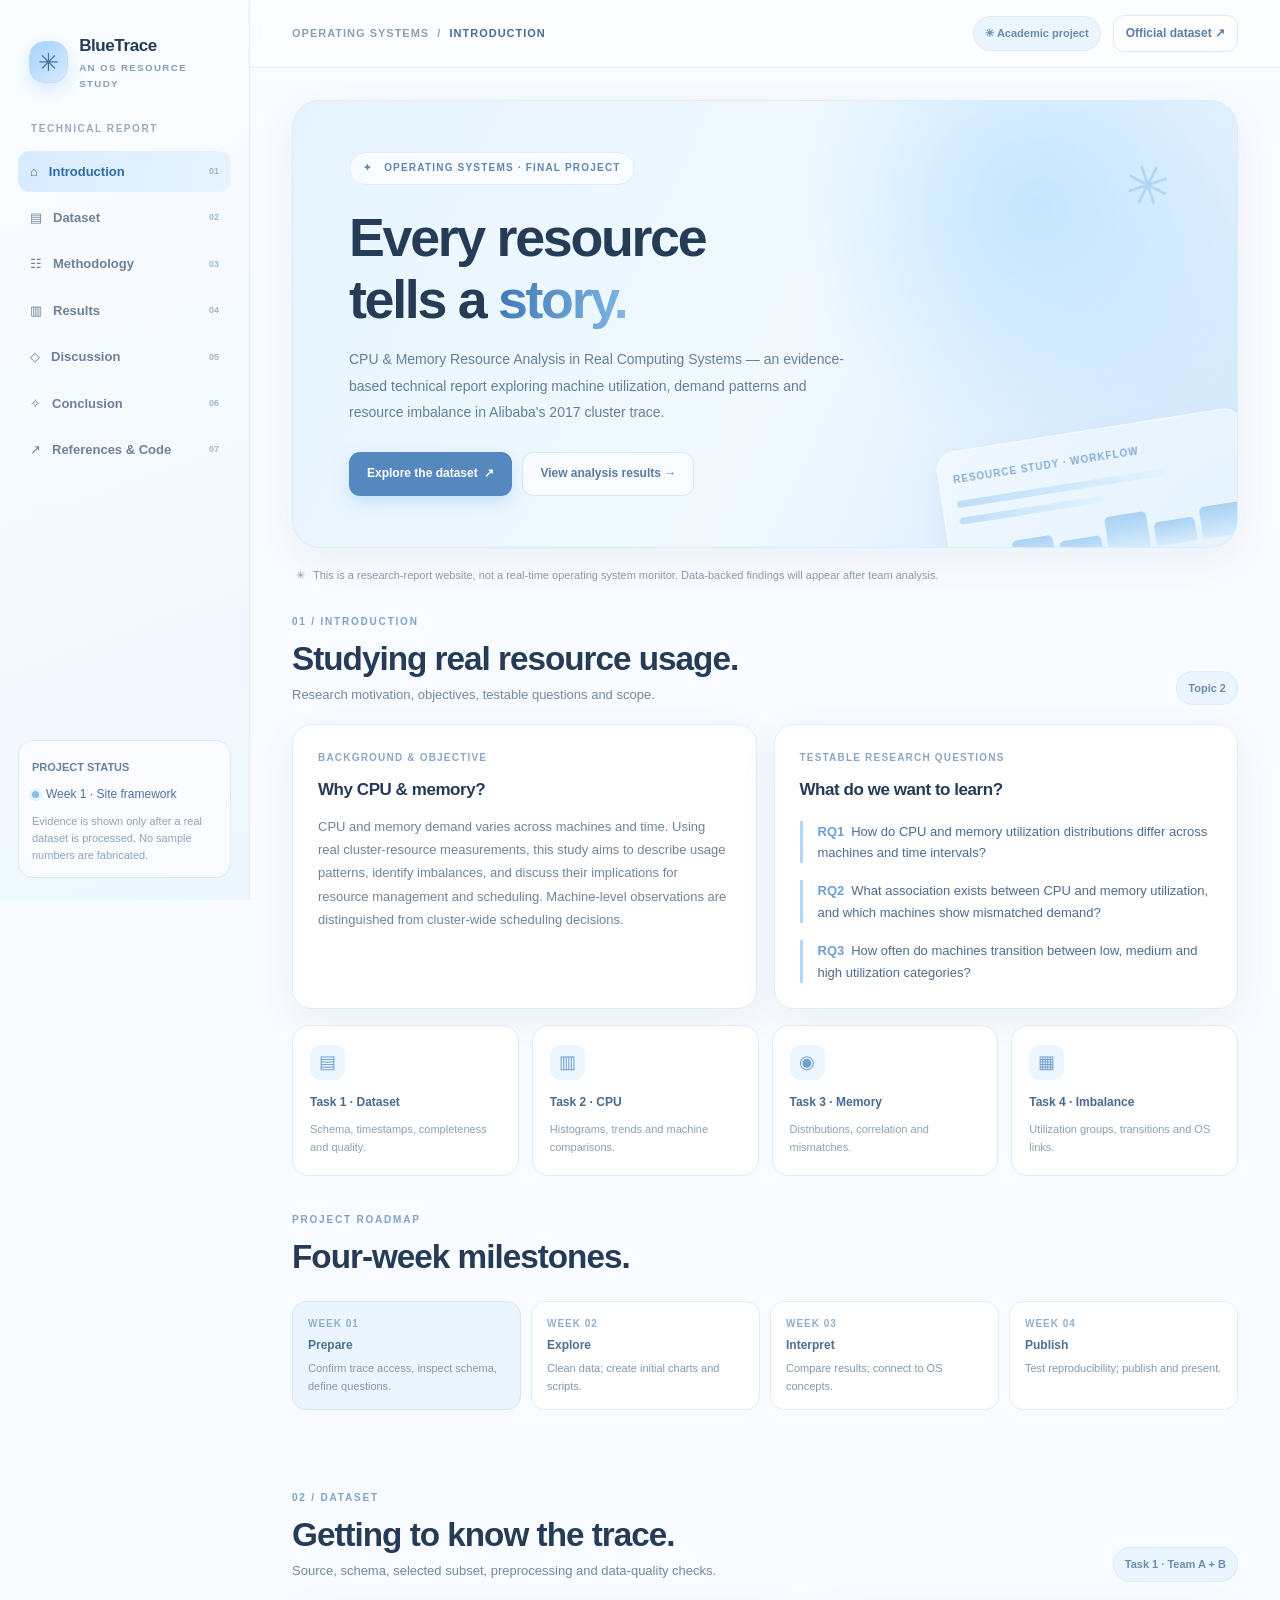
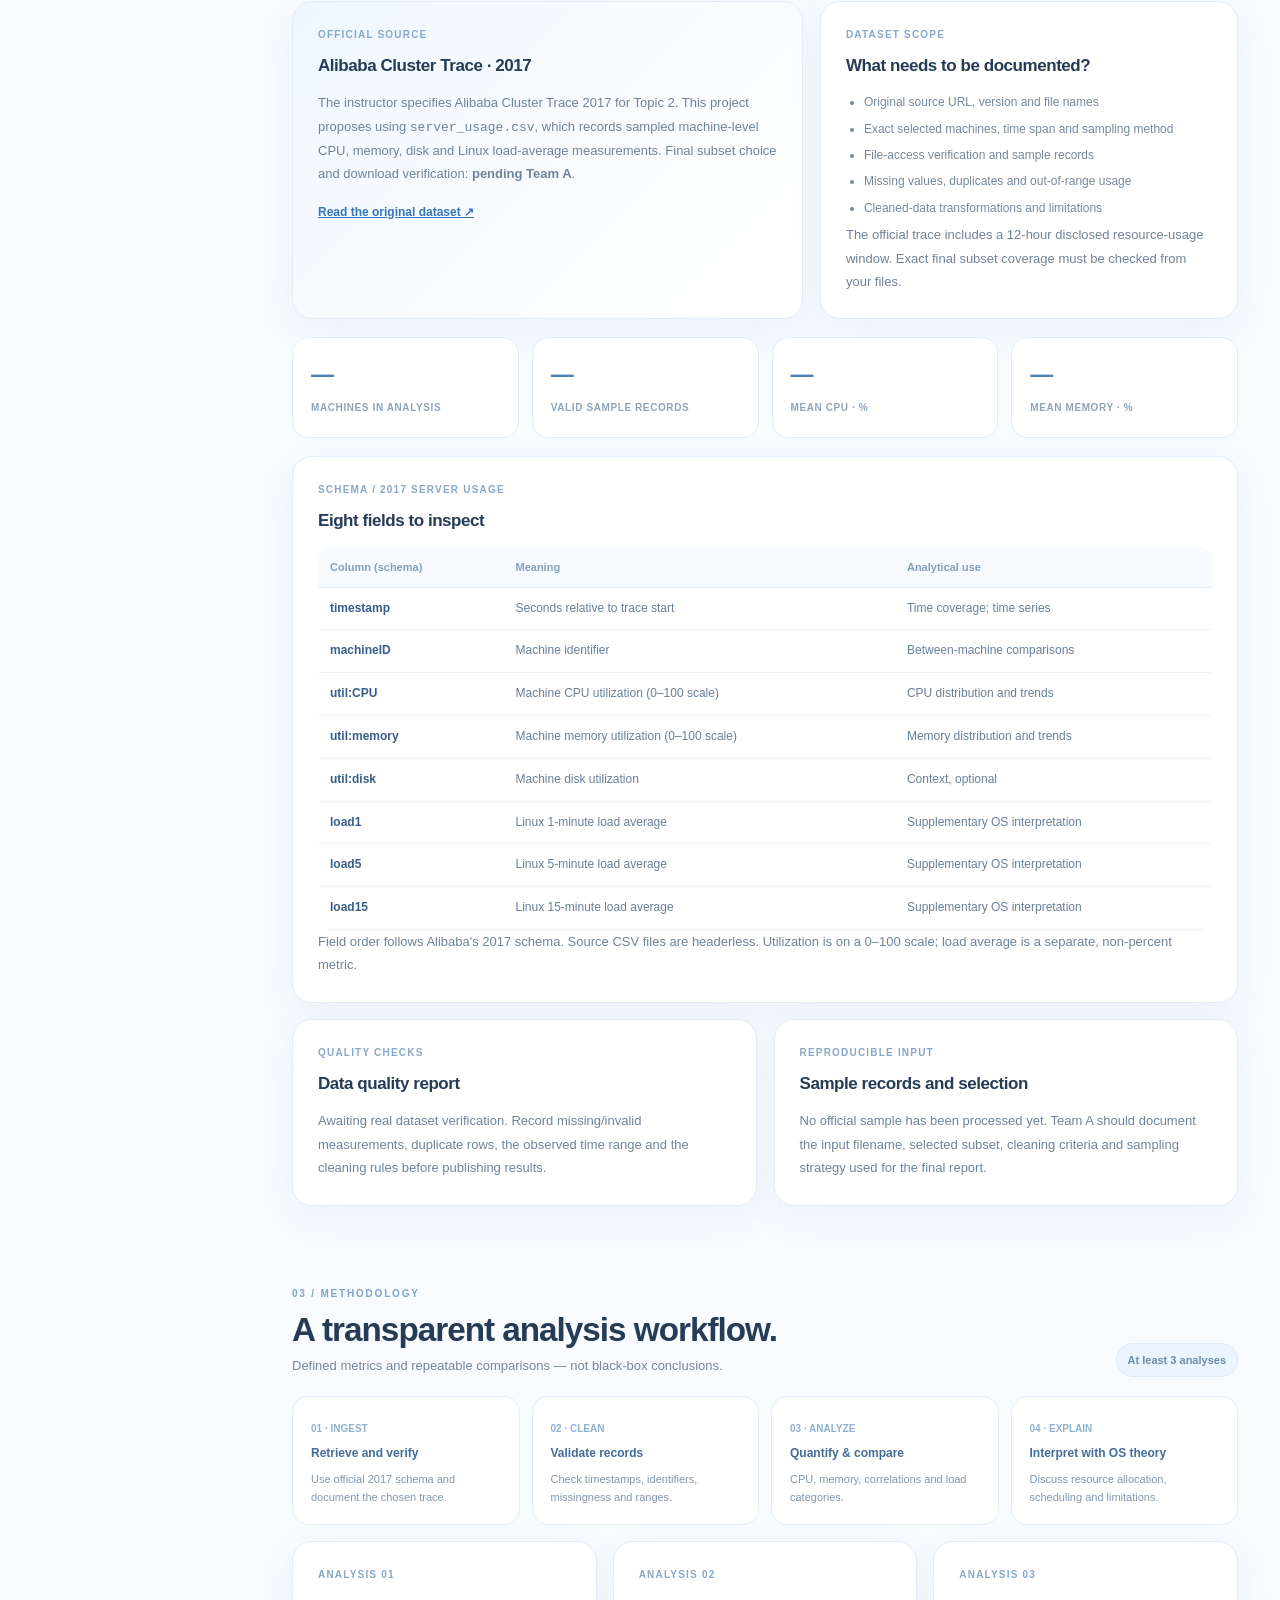
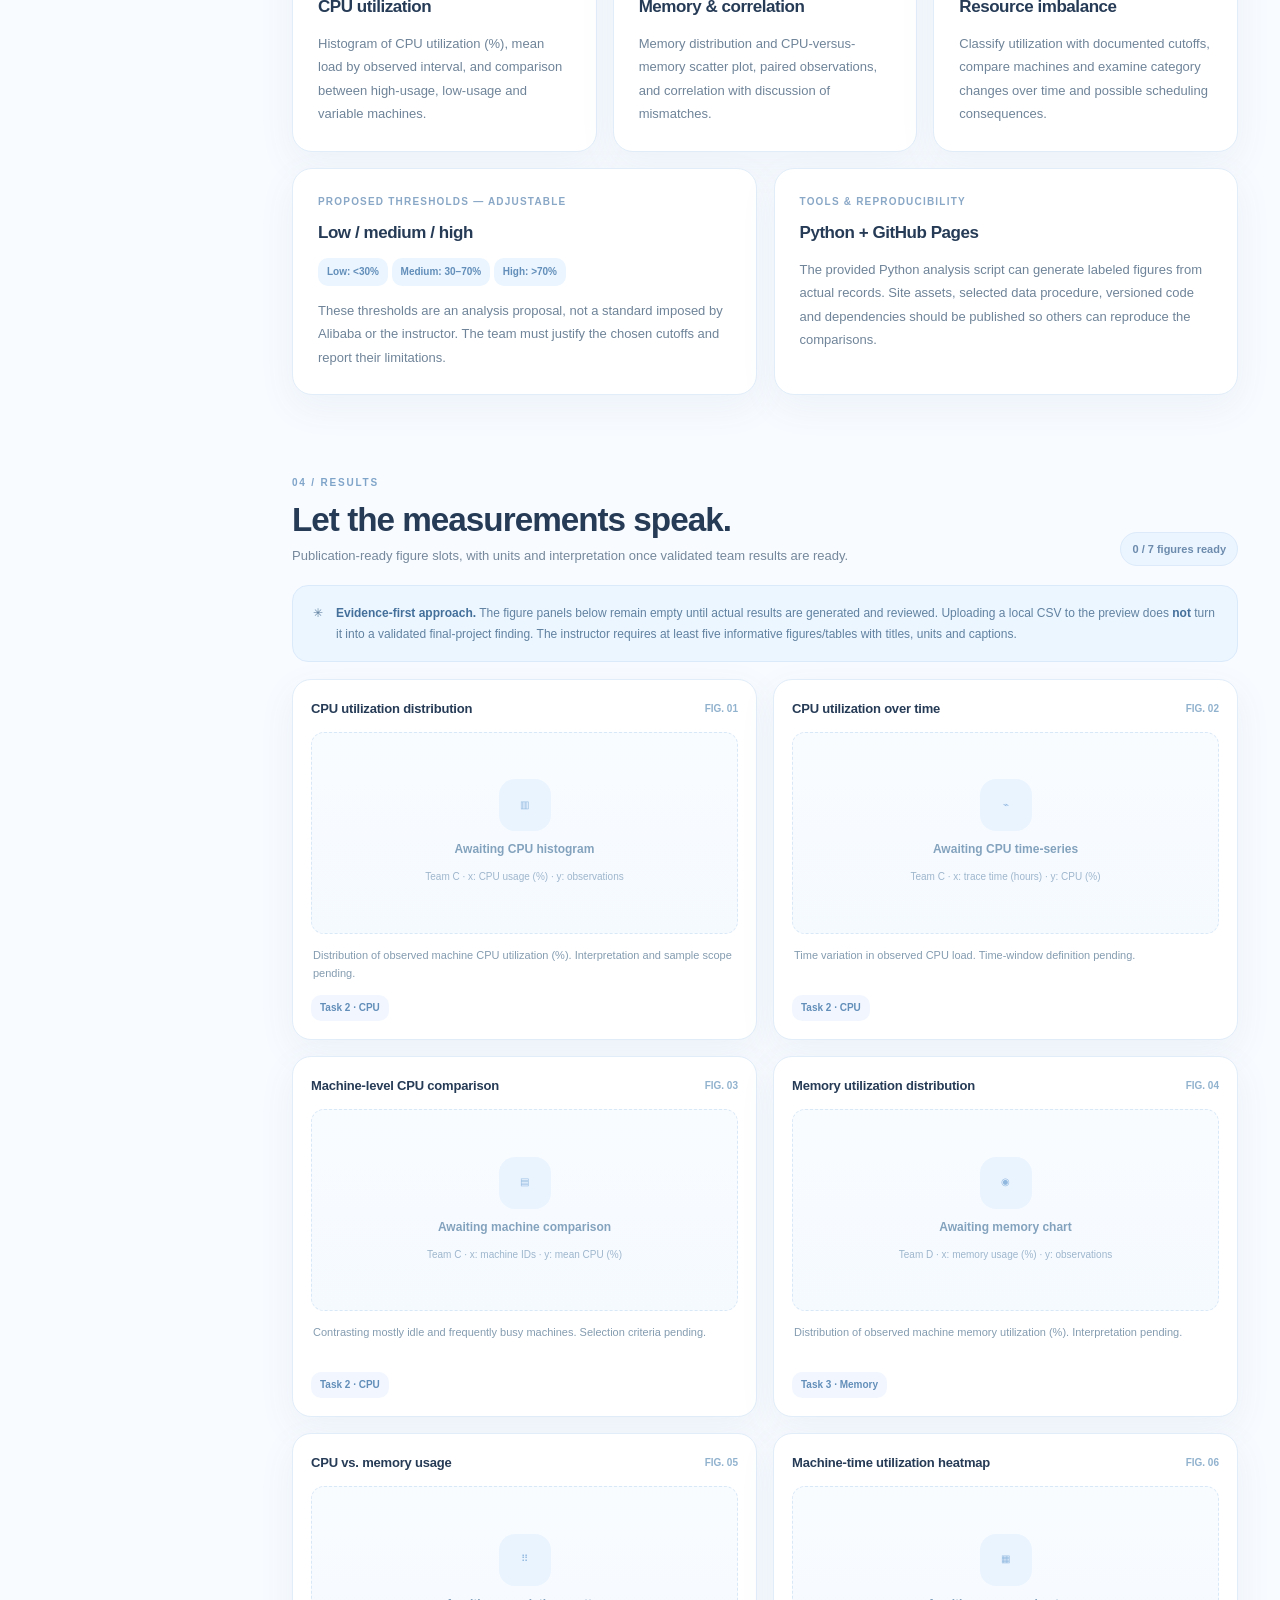
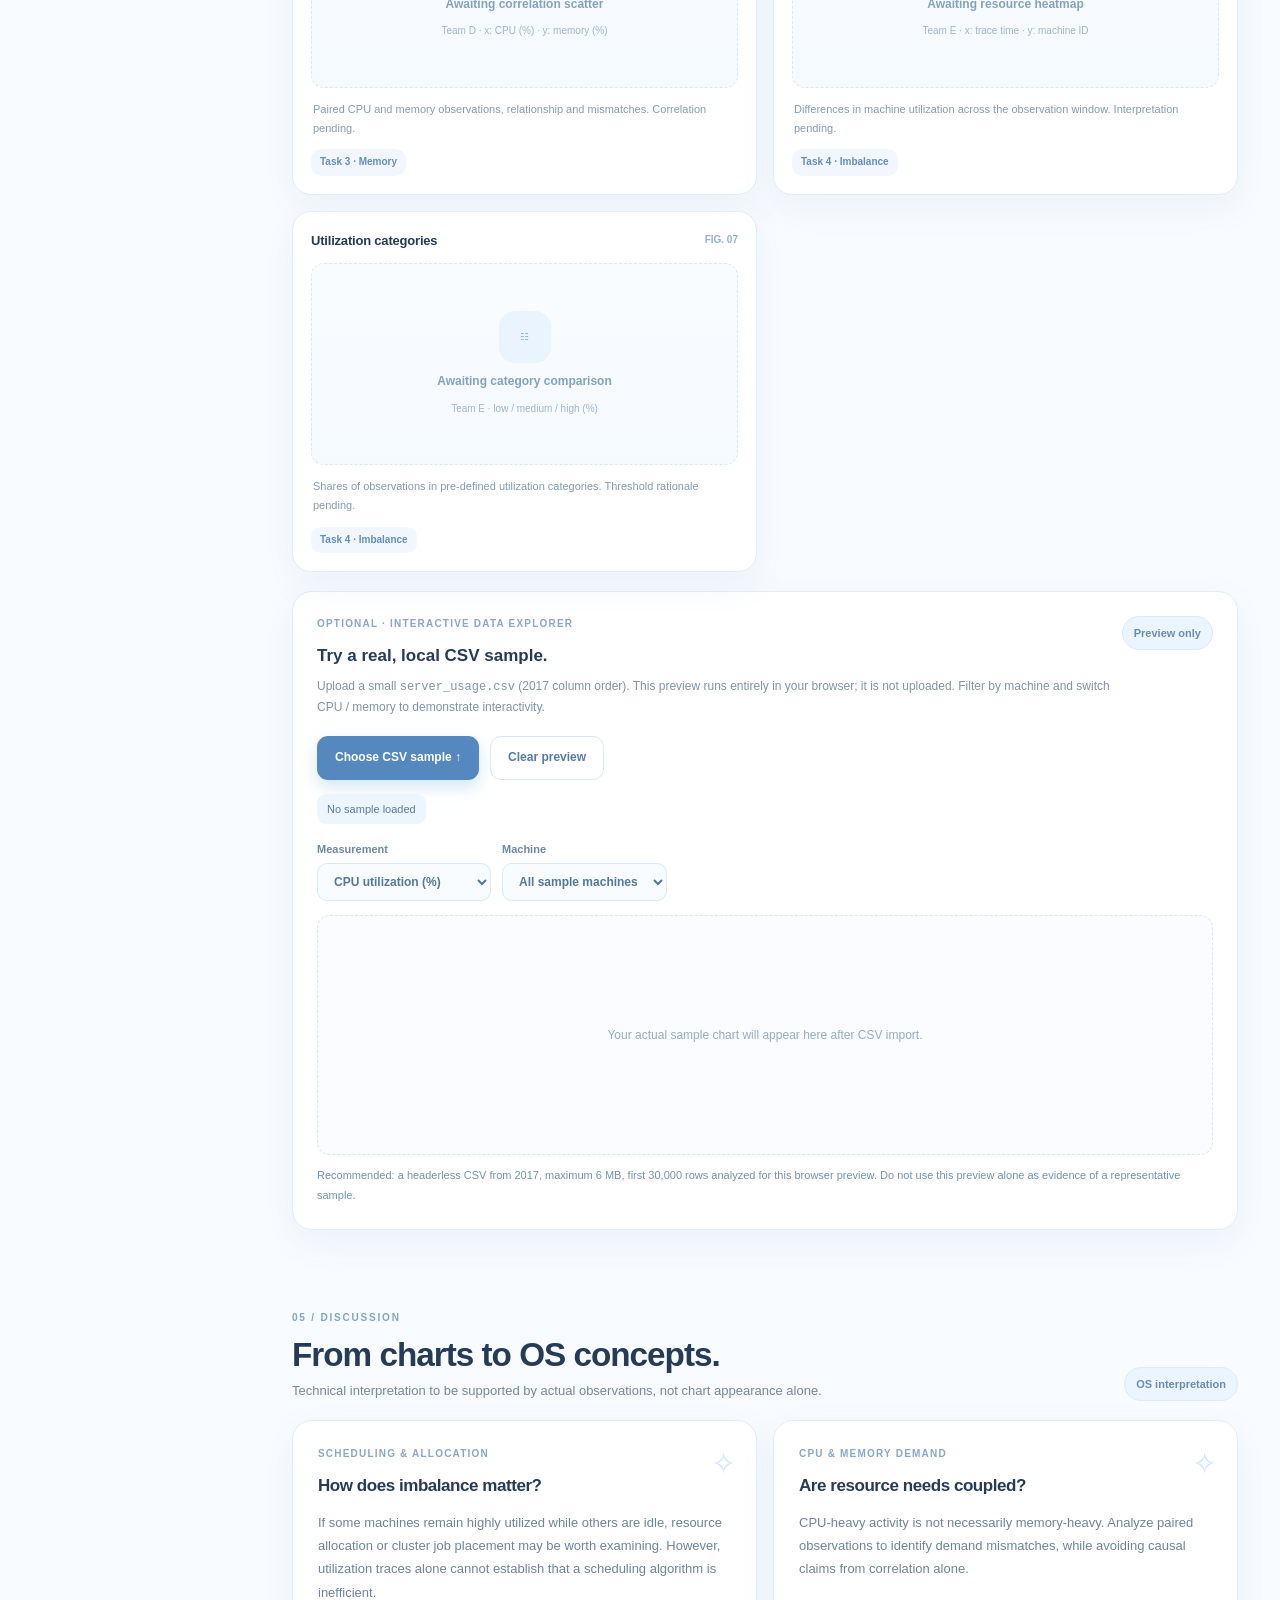
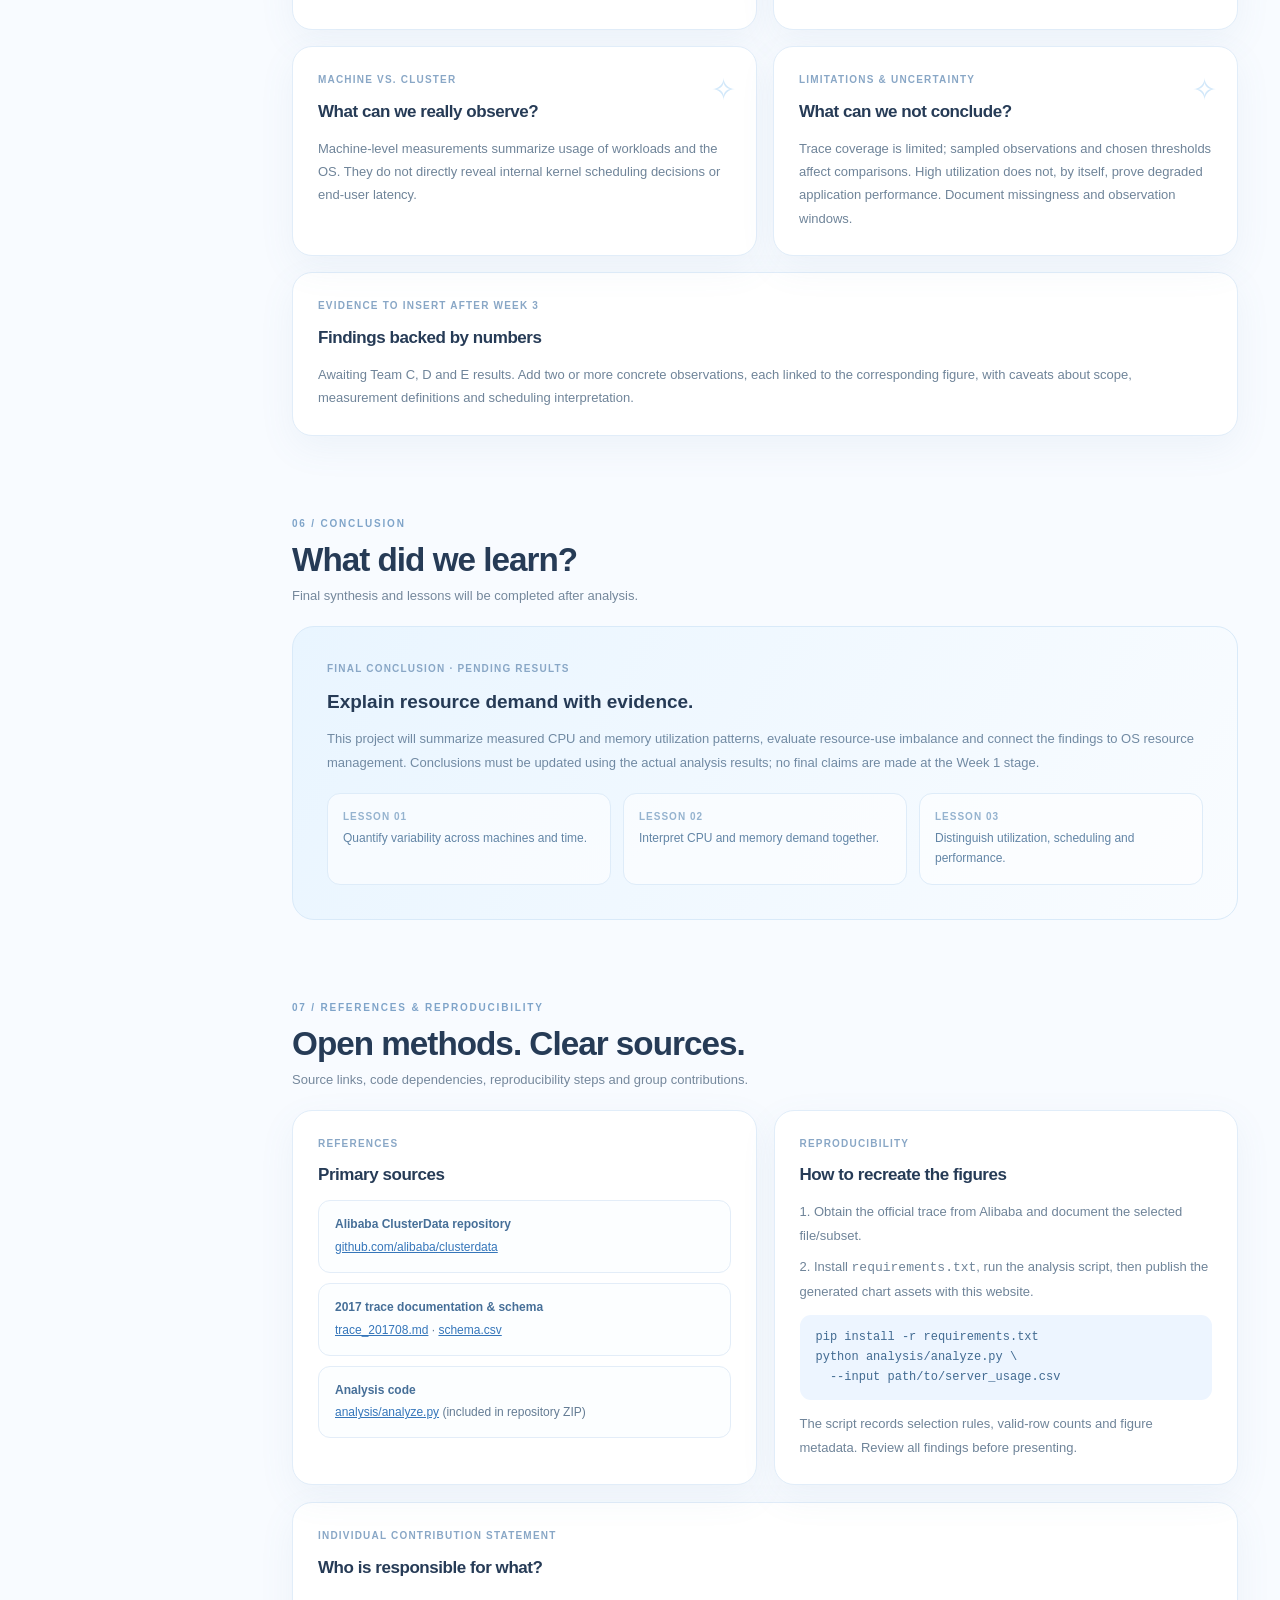
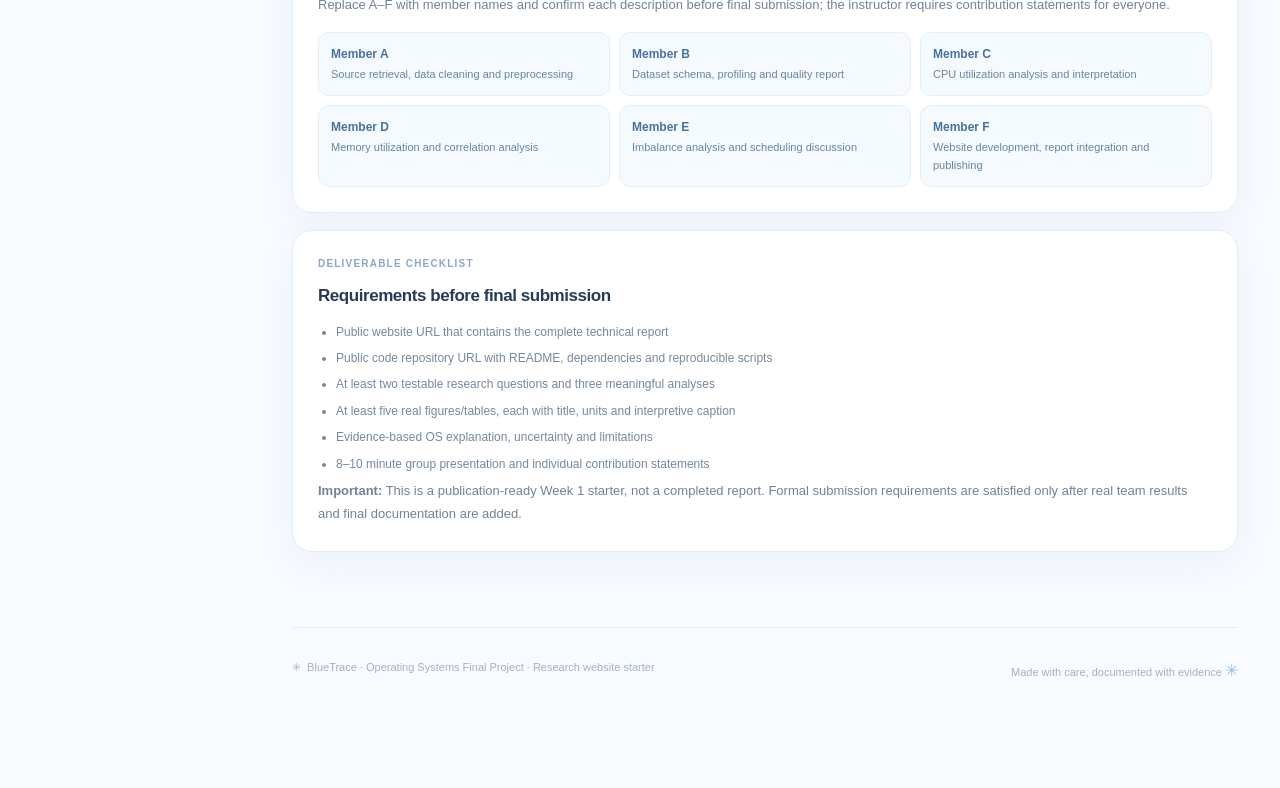
==== index.html @ 53b1772b "Add files via upload" ====
<!DOCTYPE html>
<html lang="en">
<head>
  <meta charset="utf-8" />
  <meta name="viewport" content="width=device-width, initial-scale=1" />
  <meta name="description" content="An evidence-based operating systems project on CPU and memory resource analysis with Alibaba Cluster Trace 2017." />
  <meta name="theme-color" content="#e9f5ff" />
  <title>BlueTrace · CPU & Memory Resource Study</title>
  <style>
    :root { --ink:#263b56; --muted:#71849a; --soft:#f5faff; --white:#fff; --line:#e1edf9; --blue:#598cc6; --blue-deep:#406b9e; --blue-pale:#e3f1ff; --mint:#e6f7f7; --pink:#fdf0f5; --shadow:0 12px 36px rgba(90,133,177,.075); --round:20px; }
    * {box-sizing:border-box} html {scroll-behavior:smooth} body {margin:0;background:#f8fbff;color:var(--ink);font-family:Inter,-apple-system,BlinkMacSystemFont,"Segoe UI",Arial,sans-serif;line-height:1.65;font-size:15px} a{color:#3576ba} button,input,select {font:inherit} button{cursor:pointer} ::selection{background:#c5e4fc;color:#234d7e} :focus-visible{outline:3px solid #67a9e6;outline-offset:3px}
    .app{display:grid;grid-template-columns:250px minmax(0,1fr);min-height:100vh;max-width:1680px;margin:auto}
    .side{height:100vh;position:sticky;top:0;border-right:1px solid var(--line);padding:30px 18px 22px;background:linear-gradient(160deg,#fafdff 0%,#f2f8ff 75%,#edf7ff);display:flex;flex-direction:column;z-index:20}
    .brand{display:flex;gap:11px;align-items:center;padding:2px 11px 29px;text-decoration:none;color:var(--ink)}.logo{width:42px;height:42px;display:grid;place-items:center;background:linear-gradient(140deg,#a3d4fb,#d8eaff);border:1px solid #c1dcf6;border-radius:15px;color:#466f9b;font-size:25px;box-shadow:0 7px 18px #d6eafd}.brand strong{font-size:17px;letter-spacing:-.4px;display:block}.brand small{display:block;font-size:9.7px;letter-spacing:1.4px;color:#8a9db0;font-weight:700}.nav-caption{padding:0 13px;margin:0 0 13px;color:#9aabc0;font-size:10px;font-weight:750;letter-spacing:1.55px}.side nav{display:grid;gap:5px}.nav-link{display:flex;gap:11px;align-items:center;padding:10px 12px;border-radius:12px;color:#6d8199;text-decoration:none;font-size:13px;font-weight:570;transition:.2s}.nav-link svg{flex:none;opacity:.72}.nav-link:hover{background:#eaf4ff;color:#326fae}.nav-link.active{background:linear-gradient(95deg,#d8ebff,#e7f4ff);color:#2d6ca7;font-weight:770}.nav-link.active svg{opacity:1}.nav-link .num{margin-left:auto;font-size:9px;color:#9fb6cf}.side-bottom{margin-top:auto;padding:13px;background:#ffffffa8;border:1px solid #dbeafb;border-radius:15px}.side-bottom b{font-size:11px;color:#67829e}.side-bottom p{font-size:11px;color:#8fa4b8;line-height:1.55;margin:8px 0 0}.tiny-status{display:flex;align-items:center;gap:7px;font-size:12px;color:#4c749c;margin-top:6px}.dot{width:7px;height:7px;display:inline-block;border-radius:50%;background:#8abbe9;box-shadow:0 0 0 3px #e5f4ff}
    .main{min-width:0}.bar{height:68px;padding:0 42px;background:#fff9;backdrop-filter:blur(14px);border-bottom:1px solid #e7f0fa;position:sticky;top:0;z-index:10;display:flex;align-items:center;justify-content:space-between;gap:12px}.breadcrumbs{font-size:11px;letter-spacing:1px;color:#8b9fb3;font-weight:700}.breadcrumbs strong{color:#456e99}.bar-right{display:flex;align-items:center;gap:12px}.external{border:1px solid #daeaf8;background:#fff;border-radius:11px;color:#597ea8;padding:8px 12px;font-size:12px;text-decoration:none;white-space:nowrap;font-weight:650}.external:hover{background:#eaf5ff}.mobile-toggle{display:none;background:#eaf4ff;border:0;border-radius:10px;padding:7px 10px;font-size:19px;color:#487aab}
    .container{max-width:1190px;margin:0 auto;padding:32px 42px 96px}.section{padding-top:74px;scroll-margin-top:68px}.section:first-child{padding-top:0}.hero{border-radius:28px;min-height:400px;overflow:hidden;position:relative;padding:51px 56px;background:radial-gradient(circle at 79% 24%,#c4e5ff 0%,transparent 30%),radial-gradient(circle at 100% 100%,#d0e8fb 0%,transparent 38%),linear-gradient(115deg,#e7f4ff 0%,#f1f9ff 53%,#ddebff 100%);border:1px solid #dcecff;display:flex;align-items:center;box-shadow:var(--shadow)}.hero-copy{max-width:630px;position:relative;z-index:2}.micro{display:inline-flex;align-items:center;gap:8px;background:#ffffffad;border:1px solid #e0ecfa;border-radius:40px;padding:7px 13px;color:#5e87b1;font-size:10px;font-weight:750;letter-spacing:1.2px}.hero h1{font-size:clamp(36px,4.2vw,61px);letter-spacing:-2.3px;line-height:1.16;margin:21px 0 16px;font-weight:780}.hero h1 em{font-style:normal;background:linear-gradient(95deg,#4079b3,#80b6e8);background-clip:text;color:transparent}.hero p{max-width:510px;color:#657f98;margin:0;font-size:14px;line-height:1.9}.actions{display:flex;gap:10px;flex-wrap:wrap;margin-top:26px}.btn{display:inline-flex;align-items:center;justify-content:center;gap:8px;border:1px solid transparent;border-radius:11px;padding:11px 17px;font-size:12px;font-weight:760;text-decoration:none;transition:transform .18s,box-shadow .18s,background .18s}.btn:hover{transform:translateY(-1px)}.primary{background:#5488bf;color:#fff;box-shadow:0 7px 15px #aacfea80}.primary:hover{background:#427aac}.outline{color:#537ca4;background:#fff9;border-color:#d7e8f8}.outline:hover{background:#fff}.hero-flower{position:absolute;right:7%;top:9%;font-size:55px;color:#8abce7;opacity:.45;transform:rotate(-18deg)}.hero-graphic{position:absolute;width:310px;right:-18px;bottom:-48px;transform:rotate(-9deg);opacity:.75;display:grid;gap:10px}.fakepanel{background:#ffffffa3;border:1px solid #fff;border-radius:19px;padding:14px;box-shadow:0 9px 22px #8cbbe52a;backdrop-filter:blur(5px)}.fakepanel b{font-size:10px;letter-spacing:1px;color:#6895bf}.fakeline{height:7px;border-radius:8px;margin:10px 0;background:linear-gradient(90deg,#b3d9f7,#e7f6ff);width:75%}.fakeline.short{width:52%}.fakebar{height:42px;display:flex;align-items:end;gap:6px;margin-top:8px}.fakebar span{display:block;flex:1;background:linear-gradient(#9bc9f0,#d7eeff);border-radius:5px 5px 3px 3px}.fakebar span:nth-child(1){height:36%}.fakebar span:nth-child(2){height:65%}.fakebar span:nth-child(3){height:48%}.fakebar span:nth-child(4){height:88%}.fakebar span:nth-child(5){height:57%}.fakebar span:nth-child(6){height:76%}.hero-note{font-size:9px;color:#7ea1bc}.note-line{display:flex;align-items:center;gap:8px;font-size:11px;color:#899bb1;margin:18px 4px 24px}.note-line svg{color:#76a6cc;flex:none}
    .headline{display:flex;align-items:end;justify-content:space-between;gap:16px;margin:0 0 19px}.overline{color:#7fa4c9;font-size:10px;font-weight:780;letter-spacing:1.8px;text-transform:uppercase}.headline h2{font-size:clamp(25px,2.6vw,35px);margin:6px 0 5px;letter-spacing:-1px;line-height:1.2}.headline p{margin:0;color:#75889c;font-size:13px;max-width:710px}.pill{display:inline-flex;align-items:center;gap:6px;color:#6d8bad;background:#eaf5ff;border:1px solid #dceafa;border-radius:24px;padding:7px 11px;font-size:11px;font-weight:760;white-space:nowrap}.grid2{display:grid;grid-template-columns:1fr 1fr;gap:17px}.grid3{display:grid;grid-template-columns:repeat(3,1fr);gap:16px}.card{border:1px solid var(--line);background:#fff;border-radius:var(--round);padding:25px;box-shadow:var(--shadow);min-width:0}.card h3{margin:0 0 11px;font-size:17px;letter-spacing:-.45px}.card p{font-size:13px;line-height:1.8;color:#6f8499;margin:0}.card .card-lead{color:#607b96}.kicker{font-size:10px;font-weight:800;color:#89a7c6;letter-spacing:1.2px;display:block;margin-bottom:9px}.question{border-left:3px solid #b2d8f6;padding-left:15px;margin-top:17px;font-size:13px;color:#4b6c8f}.qnum{font-weight:850;color:#6da0d0;margin-right:7px}.task-grid{display:grid;grid-template-columns:repeat(4,1fr);gap:13px;margin-top:16px}.task{border:1px solid #dceafa;border-radius:17px;padding:19px 17px;background:#fff;min-height:145px}.task-icon{width:35px;height:35px;display:grid;place-items:center;font-size:18px;background:#ebf6ff;color:#6e9fcf;border-radius:11px;margin-bottom:13px}.task b{display:block;font-size:12px;color:#476a8d}.task p{font-size:11px;color:#89a0b5;line-height:1.65;margin:7px 0 0}.timeline{display:grid;grid-template-columns:repeat(4,1fr);gap:10px;margin-top:19px}.week{border:1px solid #e0edf9;border-radius:14px;background:#fff;padding:14px 15px}.week:first-child{background:#eaf5ff;border-color:#d2e8fa}.week small{display:block;color:#8eb0ce;font-size:10px;font-weight:800;letter-spacing:1px}.week strong{font-size:12px;color:#4d7091;display:block;margin-top:3px}.week p{color:#8397ac;font-size:11px;line-height:1.6;margin:5px 0 0}
    .databox{display:grid;grid-template-columns:1.1fr .9fr;gap:17px}.source{background:linear-gradient(135deg,#eef7ff 0,#fff 90%)}.source-link{display:inline-flex;align-items:center;font-size:12px;font-weight:750;margin-top:17px}.schema{width:100%;border-collapse:collapse;min-width:590px}.schema th{text-align:left;font-size:11px;color:#81a0c0;font-weight:700;padding:11px 12px;border-bottom:1px solid #e2edf9;background:#f7fbff}.schema td{padding:11px 12px;border-bottom:1px solid #edf3fa;color:#678098;font-size:12px}.schema td:first-child{color:#375e8a;font-weight:650}.scroll{overflow-x:auto;border-radius:12px}.muted{color:#8397aa;font-size:11px;line-height:1.7}.stat-grid{display:grid;grid-template-columns:repeat(4,1fr);gap:13px;margin:18px 0}.stat{padding:18px;background:#fff;border:1px solid var(--line);border-radius:16px}.stat b{font-size:23px;letter-spacing:-.6px;display:block;color:#4d83b6}.stat span{font-size:10px;color:#8fa4b9;font-weight:700;letter-spacing:.6px}.list{margin:11px 0 0;padding-left:18px;font-size:12px;color:#74899d;line-height:1.95}.list li{margin-bottom:3px}.method{display:flex;align-items:stretch;gap:12px;flex-wrap:wrap}.step{flex:1 1 155px;padding:18px;border:1px solid var(--line);border-radius:16px;background:#fff}.step span{font-size:10px;color:#8fb1d0;font-weight:800}.step b{font-size:12px;display:block;margin-top:5px;color:#446c97}.step p{font-size:11px;color:#8197ac;margin:7px 0 0;line-height:1.6}.meth-card{margin-top:16px}.tag{font-size:10px;background:#eaf5ff;color:#628eb9;border-radius:10px;padding:5px 9px;display:inline-block;font-weight:750}.table-note{font-size:11px;color:#8399ad;margin-top:10px}
    .result-notice{background:#ebf6ff;border:1px solid #dbeafb;border-radius:16px;padding:17px 20px;display:flex;align-items:start;gap:13px;margin-bottom:17px;color:#6282a1;font-size:12px;line-height:1.7}.result-notice svg{flex:none;color:#71a3d2}.result-notice b{color:#436f9a}.figure-grid{display:grid;grid-template-columns:repeat(2,minmax(0,1fr));gap:16px}.figure-card{background:#fff;border:1px solid var(--line);border-radius:19px;padding:18px;box-shadow:var(--shadow);min-width:0}.figure-title{display:flex;justify-content:space-between;gap:9px;align-items:center;margin-bottom:12px}.figure-title h3{font-size:13px;letter-spacing:-.2px;margin:0}.fig-number{font-size:10px;color:#91b2ce;font-weight:800}.figure-placeholder{height:202px;background:linear-gradient(#f9fcff,#f5faff);border:1px dashed #d9e8f7;border-radius:13px;display:flex;flex-direction:column;align-items:center;justify-content:center;gap:9px;color:#9eb6cd;text-align:center;padding:15px}.placeholder-icon{font-size:27px;background:#eaf4ff;color:#91b8df;width:52px;height:52px;border-radius:16px;display:grid;place-items:center}.figure-placeholder b{font-size:12px;color:#83a2bd}.figure-placeholder span{font-size:10px}.figure-img{display:none;max-width:100%;width:100%;height:auto;border-radius:12px;border:1px solid #e5f0fa}.figure-card.ready .figure-img{display:block}.figure-card.ready .figure-placeholder{display:none}.figure-caption{color:#849cb0;font-size:11px;line-height:1.7;margin:12px 2px 0;min-height:37px}.figure-card .tag{background:#f2f7ff;margin-top:12px}
    .preview{margin-top:19px;background:#fff;border:1px solid var(--line);border-radius:20px;padding:24px;box-shadow:var(--shadow)}.preview-head{display:flex;justify-content:space-between;align-items:start;gap:12px}.preview-head h3{margin:4px 0 6px;font-size:17px}.preview-head p{color:#8094a8;font-size:12px;line-height:1.7;margin:0}.upload-row{display:flex;gap:11px;align-items:center;flex-wrap:wrap;margin:19px 0 14px}.file-input{display:none}.chart-controls{display:flex;gap:11px;align-items:end;flex-wrap:wrap;margin-top:16px}.control{color:#6e89a6;font-size:11px;display:grid;gap:5px;font-weight:700}.control select{border:1px solid #dae8f7;background:#f9fcff;color:#537999;border-radius:10px;padding:10px 12px;min-width:155px;font-size:12px;max-width:100%}.local-chart-box{height:240px;border:1px dashed #d9e6f5;border-radius:13px;margin-top:14px;position:relative;background:#fafcff}.local-chart-box canvas{width:100%;height:100%;display:none}.chart-empty{position:absolute;inset:0;display:grid;place-items:center;font-size:12px;color:#97adc2;padding:15px;text-align:center}.sample-status{color:#7293af;font-size:11px;line-height:1.75;margin:11px 0 0}.preview-metrics{display:flex;gap:10px;flex-wrap:wrap}.preview-metrics span{background:#edf6ff;border-radius:9px;padding:6px 10px;font-size:11px;color:#577c9e}
    .discussion{display:grid;grid-template-columns:1fr 1fr;gap:16px}.discussion .card{position:relative;overflow:hidden}.discussion .card::after{content:"✧";position:absolute;right:20px;top:18px;color:#d2e8fa;font-size:30px}.discussion h3{padding-right:20px}.conclusion-box{background:linear-gradient(120deg,#e9f5ff,#f9fcff);border:1px solid #d9eaf9;border-radius:22px;padding:34px}.conclusion-box h3{margin:0 0 9px;font-size:19px}.conclusion-box p{font-size:13px;color:#718aa3;margin:0;line-height:1.85}.conclusion-items{display:grid;grid-template-columns:repeat(3,1fr);gap:12px;margin-top:18px}.conclusion-items div{background:#fff9;border:1px solid #deecf9;border-radius:13px;padding:15px;font-size:12px;color:#6285a6}.conclusion-items span{display:block;font-size:10px;color:#95b3cf;letter-spacing:1px;font-weight:760;margin-bottom:4px}.ref-list{display:grid;gap:10px}.ref-item{border:1px solid #e3edf8;border-radius:12px;background:#fcfeff;padding:14px 16px;font-size:12px;color:#647c94}.ref-item b{display:block;color:#466f98;margin-bottom:3px}.ref-item a{word-break:break-word}.code{padding:13px 16px;background:#edf5ff;border-radius:11px;color:#426b92;overflow-x:auto;font-size:12px}.roles{display:grid;grid-template-columns:repeat(3,1fr);gap:9px}.role{background:#f5faff;border:1px solid #e4effa;border-radius:11px;padding:12px;font-size:11px;color:#6785a0}.role b{display:block;color:#46739e;font-size:12px}.footer{padding:30px 0 10px;margin-top:75px;border-top:1px solid #e2edf8;display:flex;justify-content:space-between;gap:10px;font-size:11px;color:#a3b1c0}.footer .flower{font-size:16px;color:#90bce3}
    @media(max-width:1180px){.app{grid-template-columns:220px minmax(0,1fr)}.container{padding:30px 27px 75px}.bar{padding:0 27px}.hero{padding:47px 35px}.hero-graphic{right:-100px;opacity:.6}}
    @media(max-width:900px){.task-grid{grid-template-columns:repeat(2,1fr)}.stat-grid{grid-template-columns:repeat(2,1fr)}.databox{grid-template-columns:1fr}.hero-graphic{display:none}.roles{grid-template-columns:repeat(2,1fr)}}
    @media(max-width:760px){.app{display:block}.side{position:fixed;left:0;top:0;width:260px;transform:translateX(-100%);transition:transform .23s;box-shadow:20px 0 35px #40648b1e}.side.open{transform:translateX(0)}.scrim{position:fixed;inset:0;background:#21426566;z-index:19;display:none}.scrim.show{display:block}.mobile-toggle{display:block}.bar{height:60px;padding:0 17px}.breadcrumbs{font-size:10px}.bar-right .external{font-size:10px;padding:7px 9px}.container{padding:18px 15px 60px}.section{padding-top:57px;scroll-margin-top:58px}.hero{min-height:350px;padding:34px 27px}.hero h1{letter-spacing:-1.8px}.headline{align-items:start;flex-direction:column;gap:8px}.grid2,.discussion{grid-template-columns:1fr}.figure-grid{grid-template-columns:1fr}.grid3{grid-template-columns:1fr}.timeline{grid-template-columns:repeat(2,1fr)}.conclusion-items{grid-template-columns:1fr}.footer{margin-top:50px;flex-direction:column}.card{padding:20px}.preview{padding:19px}.hero-flower{font-size:37px}.preview-head{flex-direction:column}}
    @media(max-width:440px){.task-grid{grid-template-columns:1fr 1fr;gap:9px}.task{padding:15px 12px;min-height:150px}.hero{padding:30px 22px}.hero h1{font-size:37px}.stat-grid{gap:8px}.stat{padding:13px}.stat b{font-size:21px}.timeline{gap:8px}.week{padding:12px 10px}.roles{grid-template-columns:1fr}.external{display:none}}
    @media(prefers-reduced-motion:reduce){html{scroll-behavior:auto}*,*:before,*:after{transition:none!important}}
    @media print{.side,.bar,.preview,.actions,.footer{display:none!important}.app{display:block}.container{max-width:none;padding:0}.section{padding-top:25px;break-inside:avoid}.hero{min-height:0;box-shadow:none}.card{box-shadow:none}.figure-card{break-inside:avoid}}
  </style>
  <script src="assets/results/results.js" defer></script>
  <script src="assets/app.js" defer></script>
</head>
<body>
<div class="scrim" id="scrim"></div>
<div class="app">
  <aside class="side" id="sidebar">
    <a class="brand" href="#introduction"><span class="logo" aria-hidden="true">✳</span><span><strong>BlueTrace</strong><small>AN OS RESOURCE STUDY</small></span></a>
    <div class="nav-caption">TECHNICAL REPORT</div>
    <nav aria-label="Report sections">
      <a class="nav-link active" href="#introduction"><span>⌂</span> Introduction <span class="num">01</span></a>
      <a class="nav-link" href="#dataset"><span>▤</span> Dataset <span class="num">02</span></a>
      <a class="nav-link" href="#methodology"><span>☷</span> Methodology <span class="num">03</span></a>
      <a class="nav-link" href="#results"><span>▥</span> Results <span class="num">04</span></a>
      <a class="nav-link" href="#discussion"><span>◇</span> Discussion <span class="num">05</span></a>
      <a class="nav-link" href="#conclusion"><span>✧</span> Conclusion <span class="num">06</span></a>
      <a class="nav-link" href="#references"><span>↗</span> References & Code <span class="num">07</span></a>
    </nav>
    <div class="side-bottom"><b>PROJECT STATUS</b><div class="tiny-status"><span class="dot"></span><span id="progress-label">Week 1 · Site framework</span></div><p>Evidence is shown only after a real dataset is processed. No sample numbers are fabricated.</p></div>
  </aside>
  <div class="main">
    <header class="bar"><div style="display:flex;align-items:center;gap:13px"><button class="mobile-toggle" id="menuBtn" type="button" aria-label="Open navigation" aria-expanded="false">☰</button><div class="breadcrumbs">OPERATING SYSTEMS &nbsp;/&nbsp; <strong id="breadcrumb">INTRODUCTION</strong></div></div><div class="bar-right"><span class="pill">✳ Academic project</span><a class="external" href="https://github.com/alibaba/clusterdata/tree/master/cluster-trace-v2017" target="_blank" rel="noopener noreferrer">Official dataset ↗</a></div></header>
    <main class="container">
      <section class="section" id="introduction">
        <div class="hero"><span class="hero-flower" aria-hidden="true">✳</span><div class="hero-copy"><span class="micro">✦ &nbsp; OPERATING SYSTEMS · FINAL PROJECT</span><h1>Every resource<br>tells a <em>story.</em></h1><p>CPU & Memory Resource Analysis in Real Computing Systems — an evidence-based technical report exploring machine utilization, demand patterns and resource imbalance in Alibaba's 2017 cluster trace.</p><div class="actions"><a href="#dataset" class="btn primary">Explore the dataset &nbsp;↗</a><a href="#results" class="btn outline">View analysis results →</a></div></div><div class="hero-graphic" aria-hidden="true"><div class="fakepanel"><b>RESOURCE STUDY · WORKFLOW</b><div class="fakeline"></div><div class="fakeline short"></div><div class="fakebar"><span></span><span></span><span></span><span></span><span></span><span></span></div><small class="hero-note">Decorative illustration · not research data</small></div></div></div>
        <div class="note-line"><span>✳</span> This is a research-report website, not a real-time operating system monitor. Data-backed findings will appear after team analysis.</div>
        <div class="headline"><div><span class="overline">01 / INTRODUCTION</span><h2>Studying real resource usage.</h2><p>Research motivation, objectives, testable questions and scope.</p></div><span class="pill">Topic 2</span></div>
        <div class="grid2"><article class="card"><span class="kicker">BACKGROUND & OBJECTIVE</span><h3>Why CPU & memory?</h3><p>CPU and memory demand varies across machines and time. Using real cluster-resource measurements, this study aims to describe usage patterns, identify imbalances, and discuss their implications for resource management and scheduling. Machine-level observations are distinguished from cluster-wide scheduling decisions.</p></article><article class="card"><span class="kicker">TESTABLE RESEARCH QUESTIONS</span><h3>What do we want to learn?</h3><div class="question"><span class="qnum">RQ1</span>How do CPU and memory utilization distributions differ across machines and time intervals?</div><div class="question"><span class="qnum">RQ2</span>What association exists between CPU and memory utilization, and which machines show mismatched demand?</div><div class="question"><span class="qnum">RQ3</span>How often do machines transition between low, medium and high utilization categories?</div></article></div>
        <div class="task-grid"><article class="task"><div class="task-icon">▤</div><b>Task 1 · Dataset</b><p>Schema, timestamps, completeness and quality.</p></article><article class="task"><div class="task-icon">▥</div><b>Task 2 · CPU</b><p>Histograms, trends and machine comparisons.</p></article><article class="task"><div class="task-icon">◉</div><b>Task 3 · Memory</b><p>Distributions, correlation and mismatches.</p></article><article class="task"><div class="task-icon">▦</div><b>Task 4 · Imbalance</b><p>Utilization groups, transitions and OS links.</p></article></div>
        <div class="headline" style="margin-top:30px"><div><span class="overline">PROJECT ROADMAP</span><h2>Four-week milestones.</h2></div></div><div class="timeline"><div class="week"><small>WEEK 01</small><strong>Prepare</strong><p>Confirm trace access, inspect schema, define questions.</p></div><div class="week"><small>WEEK 02</small><strong>Explore</strong><p>Clean data; create initial charts and scripts.</p></div><div class="week"><small>WEEK 03</small><strong>Interpret</strong><p>Compare results; connect to OS concepts.</p></div><div class="week"><small>WEEK 04</small><strong>Publish</strong><p>Test reproducibility; publish and present.</p></div></div>
      </section>

      <section class="section" id="dataset">
        <div class="headline"><div><span class="overline">02 / DATASET</span><h2>Getting to know the trace.</h2><p>Source, schema, selected subset, preprocessing and data-quality checks.</p></div><span class="pill">Task 1 · Team A + B</span></div>
        <div class="databox"><article class="card source"><span class="kicker">OFFICIAL SOURCE</span><h3>Alibaba Cluster Trace · 2017</h3><p>The instructor specifies Alibaba Cluster Trace 2017 for Topic 2. This project proposes using <code>server_usage.csv</code>, which records sampled machine-level CPU, memory, disk and Linux load-average measurements. Final subset choice and download verification: <strong>pending Team A</strong>.</p><a class="source-link" href="https://github.com/alibaba/clusterdata/tree/master/cluster-trace-v2017" target="_blank" rel="noopener noreferrer">Read the original dataset ↗</a></article><article class="card"><span class="kicker">DATASET SCOPE</span><h3>What needs to be documented?</h3><ul class="list"><li>Original source URL, version and file names</li><li>Exact selected machines, time span and sampling method</li><li>File-access verification and sample records</li><li>Missing values, duplicates and out-of-range usage</li><li>Cleaned-data transformations and limitations</li></ul><p class="table-note">The official trace includes a 12-hour disclosed resource-usage window. Exact final subset coverage must be checked from your files.</p></article></div>
        <div class="stat-grid"><div class="stat"><b id="stat-machines">—</b><span>MACHINES IN ANALYSIS</span></div><div class="stat"><b id="stat-records">—</b><span>VALID SAMPLE RECORDS</span></div><div class="stat"><b id="stat-cpu">—</b><span>MEAN CPU · %</span></div><div class="stat"><b id="stat-memory">—</b><span>MEAN MEMORY · %</span></div></div>
        <div class="card"><span class="kicker">SCHEMA / 2017 SERVER USAGE</span><h3>Eight fields to inspect</h3><div class="scroll"><table class="schema"><thead><tr><th>Column (schema)</th><th>Meaning</th><th>Analytical use</th></tr></thead><tbody><tr><td>timestamp</td><td>Seconds relative to trace start</td><td>Time coverage; time series</td></tr><tr><td>machineID</td><td>Machine identifier</td><td>Between-machine comparisons</td></tr><tr><td>util:CPU</td><td>Machine CPU utilization (0–100 scale)</td><td>CPU distribution and trends</td></tr><tr><td>util:memory</td><td>Machine memory utilization (0–100 scale)</td><td>Memory distribution and trends</td></tr><tr><td>util:disk</td><td>Machine disk utilization</td><td>Context, optional</td></tr><tr><td>load1</td><td>Linux 1-minute load average</td><td>Supplementary OS interpretation</td></tr><tr><td>load5</td><td>Linux 5-minute load average</td><td>Supplementary OS interpretation</td></tr><tr><td>load15</td><td>Linux 15-minute load average</td><td>Supplementary OS interpretation</td></tr></tbody></table></div><p class="table-note">Field order follows Alibaba's 2017 schema. Source CSV files are headerless. Utilization is on a 0–100 scale; load average is a separate, non-percent metric.</p></div>
        <div class="grid2" style="margin-top:16px"><article class="card"><span class="kicker">QUALITY CHECKS</span><h3>Data quality report</h3><p id="quality-summary">Awaiting real dataset verification. Record missing/invalid measurements, duplicate rows, the observed time range and the cleaning rules before publishing results.</p></article><article class="card"><span class="kicker">REPRODUCIBLE INPUT</span><h3>Sample records and selection</h3><p id="selection-summary">No official sample has been processed yet. Team A should document the input filename, selected subset, cleaning criteria and sampling strategy used for the final report.</p></article></div>
      </section>

      <section class="section" id="methodology">
        <div class="headline"><div><span class="overline">03 / METHODOLOGY</span><h2>A transparent analysis workflow.</h2><p>Defined metrics and repeatable comparisons — not black-box conclusions.</p></div><span class="pill">At least 3 analyses</span></div>
        <div class="method"><article class="step"><span>01 · INGEST</span><b>Retrieve and verify</b><p>Use official 2017 schema and document the chosen trace.</p></article><article class="step"><span>02 · CLEAN</span><b>Validate records</b><p>Check timestamps, identifiers, missingness and ranges.</p></article><article class="step"><span>03 · ANALYZE</span><b>Quantify & compare</b><p>CPU, memory, correlations and load categories.</p></article><article class="step"><span>04 · EXPLAIN</span><b>Interpret with OS theory</b><p>Discuss resource allocation, scheduling and limitations.</p></article></div>
        <div class="grid3 meth-card"><article class="card"><span class="kicker">ANALYSIS 01</span><h3>CPU utilization</h3><p>Histogram of CPU utilization (%), mean load by observed interval, and comparison between high-usage, low-usage and variable machines.</p></article><article class="card"><span class="kicker">ANALYSIS 02</span><h3>Memory & correlation</h3><p>Memory distribution and CPU-versus-memory scatter plot, paired observations, and correlation with discussion of mismatches.</p></article><article class="card"><span class="kicker">ANALYSIS 03</span><h3>Resource imbalance</h3><p>Classify utilization with documented cutoffs, compare machines and examine category changes over time and possible scheduling consequences.</p></article></div>
        <div class="grid2 meth-card"><article class="card"><span class="kicker">PROPOSED THRESHOLDS — ADJUSTABLE</span><h3>Low / medium / high</h3><p><span class="tag">Low: &lt;30%</span> <span class="tag">Medium: 30–70%</span> <span class="tag">High: &gt;70%</span></p><p style="margin-top:13px">These thresholds are an analysis proposal, not a standard imposed by Alibaba or the instructor. The team must justify the chosen cutoffs and report their limitations.</p></article><article class="card"><span class="kicker">TOOLS & REPRODUCIBILITY</span><h3>Python + GitHub Pages</h3><p>The provided Python analysis script can generate labeled figures from actual records. Site assets, selected data procedure, versioned code and dependencies should be published so others can reproduce the comparisons.</p></article></div>
      </section>

      <section class="section" id="results">
        <div class="headline"><div><span class="overline">04 / RESULTS</span><h2>Let the measurements speak.</h2><p>Publication-ready figure slots, with units and interpretation once validated team results are ready.</p></div><span class="pill" id="figure-count">0 / 7 figures ready</span></div>
        <div class="result-notice"><span aria-hidden="true">✳</span><div><b>Evidence-first approach.</b> The figure panels below remain empty until actual results are generated and reviewed. Uploading a local CSV to the preview does <b>not</b> turn it into a validated final-project finding. The instructor requires at least five informative figures/tables with titles, units and captions.</div></div>
        <div class="figure-grid" id="figure-grid">
          <article class="figure-card" data-figure="fig01_cpu_histogram"><div class="figure-title"><h3>CPU utilization distribution</h3><span class="fig-number">FIG. 01</span></div><div class="figure-placeholder"><span class="placeholder-icon">▥</span><b>Awaiting CPU histogram</b><span>Team C · x: CPU usage (%) · y: observations</span></div><img class="figure-img" alt="Histogram of measured CPU utilization" src="assets/results/fig01_cpu_histogram.png" loading="lazy"><p class="figure-caption">Distribution of observed machine CPU utilization (%). Interpretation and sample scope pending.</p><span class="tag">Task 2 · CPU</span></article>
          <article class="figure-card" data-figure="fig02_cpu_time_series"><div class="figure-title"><h3>CPU utilization over time</h3><span class="fig-number">FIG. 02</span></div><div class="figure-placeholder"><span class="placeholder-icon">⌁</span><b>Awaiting CPU time-series</b><span>Team C · x: trace time (hours) · y: CPU (%)</span></div><img class="figure-img" alt="Measured average CPU utilization over time" src="assets/results/fig02_cpu_time_series.png" loading="lazy"><p class="figure-caption">Time variation in observed CPU load. Time-window definition pending.</p><span class="tag">Task 2 · CPU</span></article>
          <article class="figure-card" data-figure="fig03_machine_comparison"><div class="figure-title"><h3>Machine-level CPU comparison</h3><span class="fig-number">FIG. 03</span></div><div class="figure-placeholder"><span class="placeholder-icon">▤</span><b>Awaiting machine comparison</b><span>Team C · x: machine IDs · y: mean CPU (%)</span></div><img class="figure-img" alt="Comparison of measured CPU usage across machines" src="assets/results/fig03_machine_comparison.png" loading="lazy"><p class="figure-caption">Contrasting mostly idle and frequently busy machines. Selection criteria pending.</p><span class="tag">Task 2 · CPU</span></article>
          <article class="figure-card" data-figure="fig04_memory_histogram"><div class="figure-title"><h3>Memory utilization distribution</h3><span class="fig-number">FIG. 04</span></div><div class="figure-placeholder"><span class="placeholder-icon">◉</span><b>Awaiting memory chart</b><span>Team D · x: memory usage (%) · y: observations</span></div><img class="figure-img" alt="Histogram of measured memory utilization" src="assets/results/fig04_memory_histogram.png" loading="lazy"><p class="figure-caption">Distribution of observed machine memory utilization (%). Interpretation pending.</p><span class="tag">Task 3 · Memory</span></article>
          <article class="figure-card" data-figure="fig05_cpu_memory_scatter"><div class="figure-title"><h3>CPU vs. memory usage</h3><span class="fig-number">FIG. 05</span></div><div class="figure-placeholder"><span class="placeholder-icon">⠿</span><b>Awaiting correlation scatter</b><span>Team D · x: CPU (%) · y: memory (%)</span></div><img class="figure-img" alt="Scatter plot of measured CPU and memory utilization" src="assets/results/fig05_cpu_memory_scatter.png" loading="lazy"><p class="figure-caption">Paired CPU and memory observations, relationship and mismatches. Correlation pending.</p><span class="tag">Task 3 · Memory</span></article>
          <article class="figure-card" data-figure="fig06_imbalance_heatmap"><div class="figure-title"><h3>Machine-time utilization heatmap</h3><span class="fig-number">FIG. 06</span></div><div class="figure-placeholder"><span class="placeholder-icon">▦</span><b>Awaiting resource heatmap</b><span>Team E · x: trace time · y: machine ID</span></div><img class="figure-img" alt="Heatmap of measured CPU utilization by machine and time" src="assets/results/fig06_imbalance_heatmap.png" loading="lazy"><p class="figure-caption">Differences in machine utilization across the observation window. Interpretation pending.</p><span class="tag">Task 4 · Imbalance</span></article>
          <article class="figure-card" data-figure="fig07_utilization_categories"><div class="figure-title"><h3>Utilization categories</h3><span class="fig-number">FIG. 07</span></div><div class="figure-placeholder"><span class="placeholder-icon">☷</span><b>Awaiting category comparison</b><span>Team E · low / medium / high (%)</span></div><img class="figure-img" alt="Comparison of low medium and high utilization categories" src="assets/results/fig07_utilization_categories.png" loading="lazy"><p class="figure-caption">Shares of observations in pre-defined utilization categories. Threshold rationale pending.</p><span class="tag">Task 4 · Imbalance</span></article>
        </div>
        <div class="preview"><div class="preview-head"><div><span class="kicker">OPTIONAL · INTERACTIVE DATA EXPLORER</span><h3>Try a real, local CSV sample.</h3><p>Upload a small <code>server_usage.csv</code> (2017 column order). This preview runs entirely in your browser; it is not uploaded. Filter by machine and switch CPU / memory to demonstrate interactivity.</p></div><span class="pill">Preview only</span></div><div class="upload-row"><label class="btn primary" for="csv-file">Choose CSV sample ↑</label><input id="csv-file" class="file-input" type="file" accept=".csv,text/csv"><button class="btn outline" type="button" id="clear-preview">Clear preview</button></div><div class="preview-metrics" id="preview-metrics"><span>No sample loaded</span></div><div class="chart-controls"><label class="control">Measurement <select id="metric-select"><option value="cpu">CPU utilization (%)</option><option value="memory">Memory utilization (%)</option></select></label><label class="control">Machine <select id="machine-select"><option value="all">All sample machines</option></select></label></div><div class="local-chart-box"><canvas id="preview-canvas" aria-label="Local sample utilization time series" role="img"></canvas><div class="chart-empty" id="chart-empty">Your actual sample chart will appear here after CSV import.</div></div><p class="sample-status" id="preview-status" role="status">Recommended: a headerless CSV from 2017, maximum 6 MB, first 30,000 rows analyzed for this browser preview. Do not use this preview alone as evidence of a representative sample.</p></div>
      </section>

      <section class="section" id="discussion">
        <div class="headline"><div><span class="overline">05 / DISCUSSION</span><h2>From charts to OS concepts.</h2><p>Technical interpretation to be supported by actual observations, not chart appearance alone.</p></div><span class="pill">OS interpretation</span></div>
        <div class="discussion"><article class="card"><span class="kicker">SCHEDULING & ALLOCATION</span><h3>How does imbalance matter?</h3><p>If some machines remain highly utilized while others are idle, resource allocation or cluster job placement may be worth examining. However, utilization traces alone cannot establish that a scheduling algorithm is inefficient.</p></article><article class="card"><span class="kicker">CPU & MEMORY DEMAND</span><h3>Are resource needs coupled?</h3><p>CPU-heavy activity is not necessarily memory-heavy. Analyze paired observations to identify demand mismatches, while avoiding causal claims from correlation alone.</p></article><article class="card"><span class="kicker">MACHINE VS. CLUSTER</span><h3>What can we really observe?</h3><p>Machine-level measurements summarize usage of workloads and the OS. They do not directly reveal internal kernel scheduling decisions or end-user latency.</p></article><article class="card"><span class="kicker">LIMITATIONS & UNCERTAINTY</span><h3>What can we not conclude?</h3><p>Trace coverage is limited; sampled observations and chosen thresholds affect comparisons. High utilization does not, by itself, prove degraded application performance. Document missingness and observation windows.</p></article></div>
        <div class="card" style="margin-top:16px"><span class="kicker">EVIDENCE TO INSERT AFTER WEEK 3</span><h3>Findings backed by numbers</h3><p id="discussion-findings">Awaiting Team C, D and E results. Add two or more concrete observations, each linked to the corresponding figure, with caveats about scope, measurement definitions and scheduling interpretation.</p></div>
      </section>

      <section class="section" id="conclusion">
        <div class="headline"><div><span class="overline">06 / CONCLUSION</span><h2>What did we learn?</h2><p>Final synthesis and lessons will be completed after analysis.</p></div></div><div class="conclusion-box"><span class="kicker">FINAL CONCLUSION · PENDING RESULTS</span><h3>Explain resource demand with evidence.</h3><p id="conclusion-text">This project will summarize measured CPU and memory utilization patterns, evaluate resource-use imbalance and connect the findings to OS resource management. Conclusions must be updated using the actual analysis results; no final claims are made at the Week 1 stage.</p><div class="conclusion-items"><div><span>LESSON 01</span>Quantify variability across machines and time.</div><div><span>LESSON 02</span>Interpret CPU and memory demand together.</div><div><span>LESSON 03</span>Distinguish utilization, scheduling and performance.</div></div></div>
      </section>

      <section class="section" id="references">
        <div class="headline"><div><span class="overline">07 / REFERENCES & REPRODUCIBILITY</span><h2>Open methods. Clear sources.</h2><p>Source links, code dependencies, reproducibility steps and group contributions.</p></div></div>
        <div class="grid2"><article class="card"><span class="kicker">REFERENCES</span><h3>Primary sources</h3><div class="ref-list"><div class="ref-item"><b>Alibaba ClusterData repository</b><a href="https://github.com/alibaba/clusterdata" target="_blank" rel="noopener noreferrer">github.com/alibaba/clusterdata</a></div><div class="ref-item"><b>2017 trace documentation & schema</b><a href="https://github.com/alibaba/clusterdata/blob/master/cluster-trace-v2017/trace_201708.md" target="_blank" rel="noopener noreferrer">trace_201708.md</a> · <a href="https://github.com/alibaba/clusterdata/blob/master/cluster-trace-v2017/schema.csv" target="_blank" rel="noopener noreferrer">schema.csv</a></div><div class="ref-item"><b>Analysis code</b><a href="analysis/analyze.py" target="_blank">analysis/analyze.py</a> (included in repository ZIP)</div></div></article><article class="card"><span class="kicker">REPRODUCIBILITY</span><h3>How to recreate the figures</h3><p>1. Obtain the official trace from Alibaba and document the selected file/subset.</p><p style="margin-top:8px">2. Install <code>requirements.txt</code>, run the analysis script, then publish the generated chart assets with this website.</p><pre class="code">pip install -r requirements.txt
python analysis/analyze.py \
  --input path/to/server_usage.csv</pre><p style="margin-top:9px">The script records selection rules, valid-row counts and figure metadata. Review all findings before presenting.</p></article></div>
        <div class="card" style="margin-top:17px"><span class="kicker">INDIVIDUAL CONTRIBUTION STATEMENT</span><h3>Who is responsible for what?</h3><p style="margin-bottom:16px">Replace A–F with member names and confirm each description before final submission; the instructor requires contribution statements for everyone.</p><div class="roles"><div class="role"><b>Member A</b>Source retrieval, data cleaning and preprocessing</div><div class="role"><b>Member B</b>Dataset schema, profiling and quality report</div><div class="role"><b>Member C</b>CPU utilization analysis and interpretation</div><div class="role"><b>Member D</b>Memory utilization and correlation analysis</div><div class="role"><b>Member E</b>Imbalance analysis and scheduling discussion</div><div class="role"><b>Member F</b>Website development, report integration and publishing</div></div></div>
        <div class="card" style="margin-top:17px"><span class="kicker">DELIVERABLE CHECKLIST</span><h3>Requirements before final submission</h3><ul class="list"><li>Public website URL that contains the complete technical report</li><li>Public code repository URL with README, dependencies and reproducible scripts</li><li>At least two testable research questions and three meaningful analyses</li><li>At least five real figures/tables, each with title, units and interpretive caption</li><li>Evidence-based OS explanation, uncertainty and limitations</li><li>8–10 minute group presentation and individual contribution statements</li></ul><p class="table-note"><b>Important:</b> This is a publication-ready Week 1 starter, not a completed report. Formal submission requirements are satisfied only after real team results and final documentation are added.</p></div>
        <footer class="footer"><span>✳ &nbsp;BlueTrace · Operating Systems Final Project · Research website starter</span><span>Made with care, documented with evidence <span class="flower">✳</span></span></footer>
      </section>
    </main>
  </div>
</div>
</body>
</html>
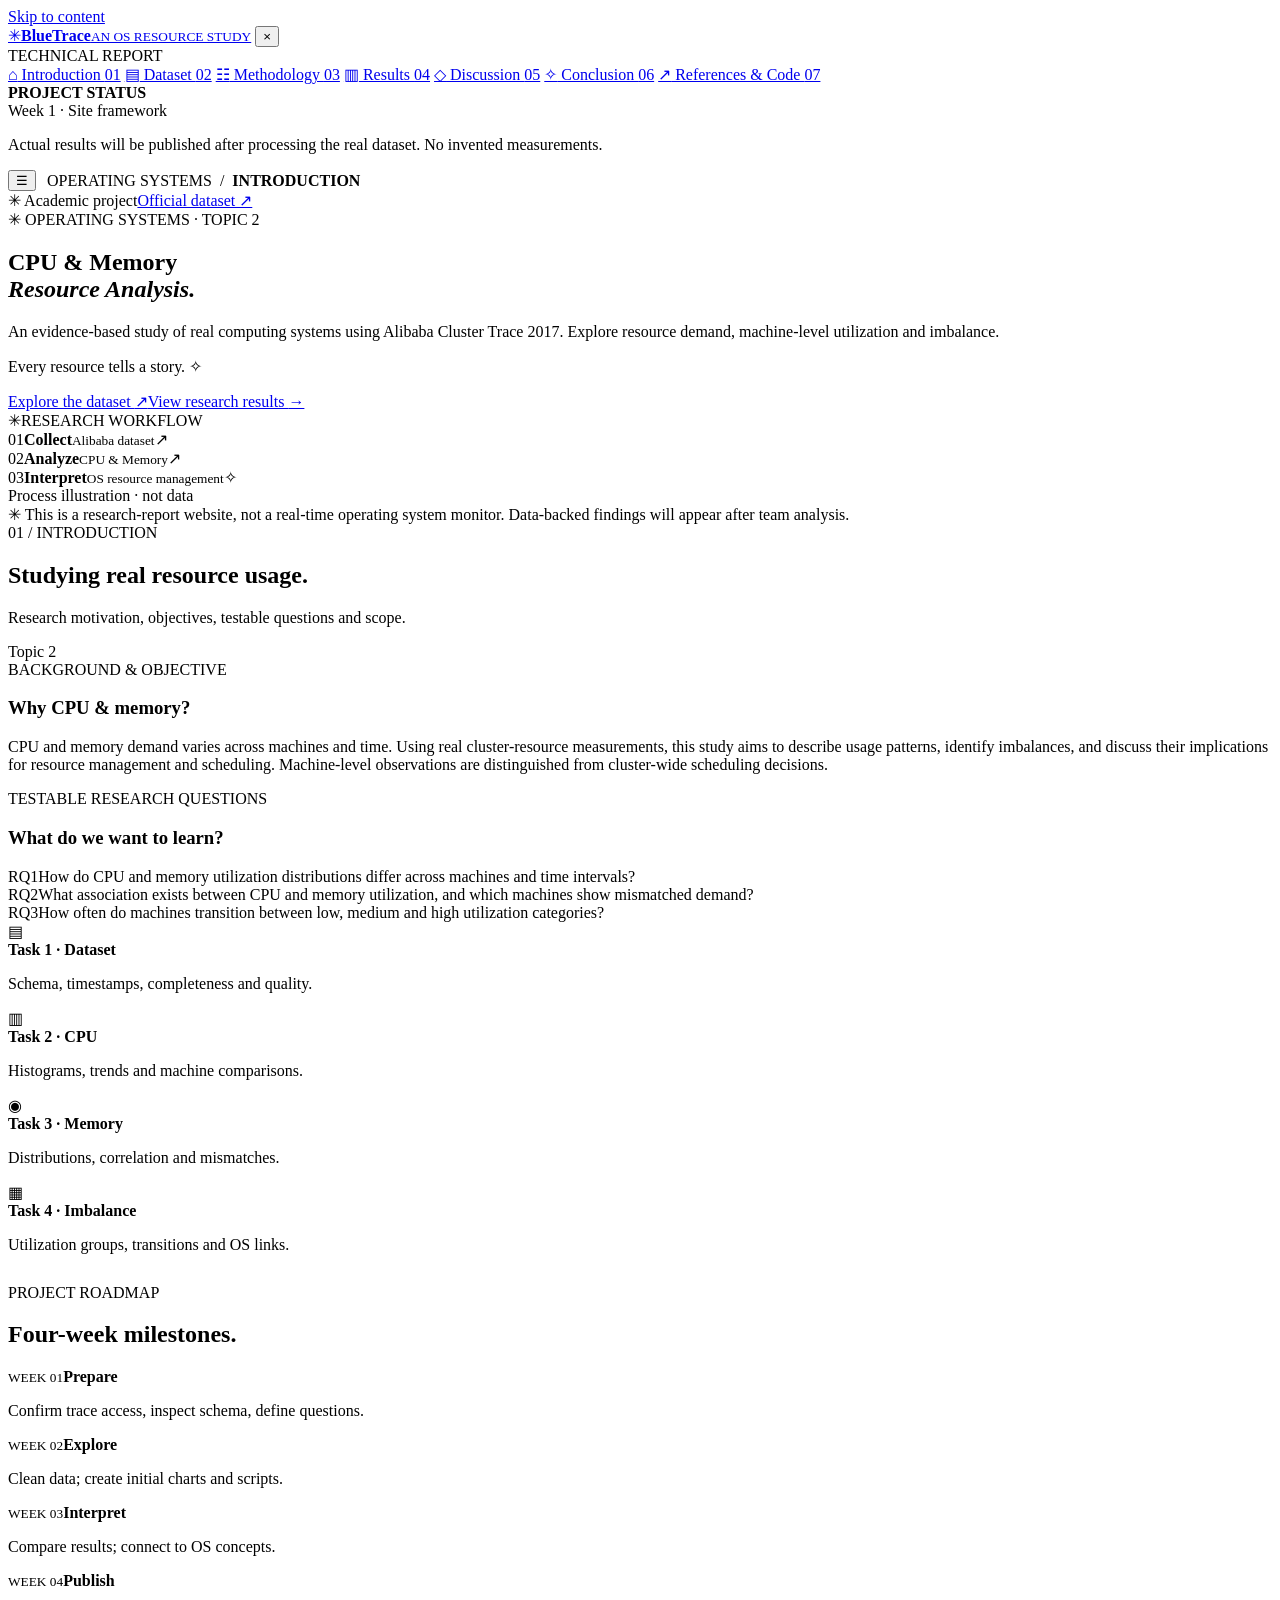
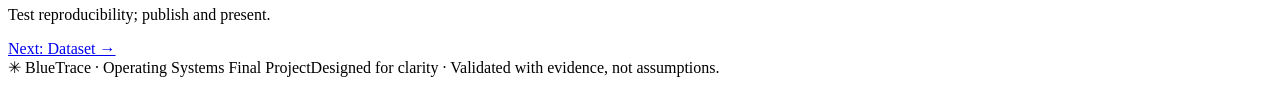
==== commit f9ad2328: "Add files via upload" ====
--- a/index.html
+++ b/index.html
@@ -1,114 +1,65 @@
 <!DOCTYPE html>
 <html lang="en">
 <head>
-  <meta charset="utf-8" />
-  <meta name="viewport" content="width=device-width, initial-scale=1" />
-  <meta name="description" content="An evidence-based operating systems project on CPU and memory resource analysis with Alibaba Cluster Trace 2017." />
-  <meta name="theme-color" content="#e9f5ff" />
-  <title>BlueTrace · CPU & Memory Resource Study</title>
-  <style>
-    :root { --ink:#263b56; --muted:#71849a; --soft:#f5faff; --white:#fff; --line:#e1edf9; --blue:#598cc6; --blue-deep:#406b9e; --blue-pale:#e3f1ff; --mint:#e6f7f7; --pink:#fdf0f5; --shadow:0 12px 36px rgba(90,133,177,.075); --round:20px; }
-    * {box-sizing:border-box} html {scroll-behavior:smooth} body {margin:0;background:#f8fbff;color:var(--ink);font-family:Inter,-apple-system,BlinkMacSystemFont,"Segoe UI",Arial,sans-serif;line-height:1.65;font-size:15px} a{color:#3576ba} button,input,select {font:inherit} button{cursor:pointer} ::selection{background:#c5e4fc;color:#234d7e} :focus-visible{outline:3px solid #67a9e6;outline-offset:3px}
-    .app{display:grid;grid-template-columns:250px minmax(0,1fr);min-height:100vh;max-width:1680px;margin:auto}
-    .side{height:100vh;position:sticky;top:0;border-right:1px solid var(--line);padding:30px 18px 22px;background:linear-gradient(160deg,#fafdff 0%,#f2f8ff 75%,#edf7ff);display:flex;flex-direction:column;z-index:20}
-    .brand{display:flex;gap:11px;align-items:center;padding:2px 11px 29px;text-decoration:none;color:var(--ink)}.logo{width:42px;height:42px;display:grid;place-items:center;background:linear-gradient(140deg,#a3d4fb,#d8eaff);border:1px solid #c1dcf6;border-radius:15px;color:#466f9b;font-size:25px;box-shadow:0 7px 18px #d6eafd}.brand strong{font-size:17px;letter-spacing:-.4px;display:block}.brand small{display:block;font-size:9.7px;letter-spacing:1.4px;color:#8a9db0;font-weight:700}.nav-caption{padding:0 13px;margin:0 0 13px;color:#9aabc0;font-size:10px;font-weight:750;letter-spacing:1.55px}.side nav{display:grid;gap:5px}.nav-link{display:flex;gap:11px;align-items:center;padding:10px 12px;border-radius:12px;color:#6d8199;text-decoration:none;font-size:13px;font-weight:570;transition:.2s}.nav-link svg{flex:none;opacity:.72}.nav-link:hover{background:#eaf4ff;color:#326fae}.nav-link.active{background:linear-gradient(95deg,#d8ebff,#e7f4ff);color:#2d6ca7;font-weight:770}.nav-link.active svg{opacity:1}.nav-link .num{margin-left:auto;font-size:9px;color:#9fb6cf}.side-bottom{margin-top:auto;padding:13px;background:#ffffffa8;border:1px solid #dbeafb;border-radius:15px}.side-bottom b{font-size:11px;color:#67829e}.side-bottom p{font-size:11px;color:#8fa4b8;line-height:1.55;margin:8px 0 0}.tiny-status{display:flex;align-items:center;gap:7px;font-size:12px;color:#4c749c;margin-top:6px}.dot{width:7px;height:7px;display:inline-block;border-radius:50%;background:#8abbe9;box-shadow:0 0 0 3px #e5f4ff}
-    .main{min-width:0}.bar{height:68px;padding:0 42px;background:#fff9;backdrop-filter:blur(14px);border-bottom:1px solid #e7f0fa;position:sticky;top:0;z-index:10;display:flex;align-items:center;justify-content:space-between;gap:12px}.breadcrumbs{font-size:11px;letter-spacing:1px;color:#8b9fb3;font-weight:700}.breadcrumbs strong{color:#456e99}.bar-right{display:flex;align-items:center;gap:12px}.external{border:1px solid #daeaf8;background:#fff;border-radius:11px;color:#597ea8;padding:8px 12px;font-size:12px;text-decoration:none;white-space:nowrap;font-weight:650}.external:hover{background:#eaf5ff}.mobile-toggle{display:none;background:#eaf4ff;border:0;border-radius:10px;padding:7px 10px;font-size:19px;color:#487aab}
-    .container{max-width:1190px;margin:0 auto;padding:32px 42px 96px}.section{padding-top:74px;scroll-margin-top:68px}.section:first-child{padding-top:0}.hero{border-radius:28px;min-height:400px;overflow:hidden;position:relative;padding:51px 56px;background:radial-gradient(circle at 79% 24%,#c4e5ff 0%,transparent 30%),radial-gradient(circle at 100% 100%,#d0e8fb 0%,transparent 38%),linear-gradient(115deg,#e7f4ff 0%,#f1f9ff 53%,#ddebff 100%);border:1px solid #dcecff;display:flex;align-items:center;box-shadow:var(--shadow)}.hero-copy{max-width:630px;position:relative;z-index:2}.micro{display:inline-flex;align-items:center;gap:8px;background:#ffffffad;border:1px solid #e0ecfa;border-radius:40px;padding:7px 13px;color:#5e87b1;font-size:10px;font-weight:750;letter-spacing:1.2px}.hero h1{font-size:clamp(36px,4.2vw,61px);letter-spacing:-2.3px;line-height:1.16;margin:21px 0 16px;font-weight:780}.hero h1 em{font-style:normal;background:linear-gradient(95deg,#4079b3,#80b6e8);background-clip:text;color:transparent}.hero p{max-width:510px;color:#657f98;margin:0;font-size:14px;line-height:1.9}.actions{display:flex;gap:10px;flex-wrap:wrap;margin-top:26px}.btn{display:inline-flex;align-items:center;justify-content:center;gap:8px;border:1px solid transparent;border-radius:11px;padding:11px 17px;font-size:12px;font-weight:760;text-decoration:none;transition:transform .18s,box-shadow .18s,background .18s}.btn:hover{transform:translateY(-1px)}.primary{background:#5488bf;color:#fff;box-shadow:0 7px 15px #aacfea80}.primary:hover{background:#427aac}.outline{color:#537ca4;background:#fff9;border-color:#d7e8f8}.outline:hover{background:#fff}.hero-flower{position:absolute;right:7%;top:9%;font-size:55px;color:#8abce7;opacity:.45;transform:rotate(-18deg)}.hero-graphic{position:absolute;width:310px;right:-18px;bottom:-48px;transform:rotate(-9deg);opacity:.75;display:grid;gap:10px}.fakepanel{background:#ffffffa3;border:1px solid #fff;border-radius:19px;padding:14px;box-shadow:0 9px 22px #8cbbe52a;backdrop-filter:blur(5px)}.fakepanel b{font-size:10px;letter-spacing:1px;color:#6895bf}.fakeline{height:7px;border-radius:8px;margin:10px 0;background:linear-gradient(90deg,#b3d9f7,#e7f6ff);width:75%}.fakeline.short{width:52%}.fakebar{height:42px;display:flex;align-items:end;gap:6px;margin-top:8px}.fakebar span{display:block;flex:1;background:linear-gradient(#9bc9f0,#d7eeff);border-radius:5px 5px 3px 3px}.fakebar span:nth-child(1){height:36%}.fakebar span:nth-child(2){height:65%}.fakebar span:nth-child(3){height:48%}.fakebar span:nth-child(4){height:88%}.fakebar span:nth-child(5){height:57%}.fakebar span:nth-child(6){height:76%}.hero-note{font-size:9px;color:#7ea1bc}.note-line{display:flex;align-items:center;gap:8px;font-size:11px;color:#899bb1;margin:18px 4px 24px}.note-line svg{color:#76a6cc;flex:none}
-    .headline{display:flex;align-items:end;justify-content:space-between;gap:16px;margin:0 0 19px}.overline{color:#7fa4c9;font-size:10px;font-weight:780;letter-spacing:1.8px;text-transform:uppercase}.headline h2{font-size:clamp(25px,2.6vw,35px);margin:6px 0 5px;letter-spacing:-1px;line-height:1.2}.headline p{margin:0;color:#75889c;font-size:13px;max-width:710px}.pill{display:inline-flex;align-items:center;gap:6px;color:#6d8bad;background:#eaf5ff;border:1px solid #dceafa;border-radius:24px;padding:7px 11px;font-size:11px;font-weight:760;white-space:nowrap}.grid2{display:grid;grid-template-columns:1fr 1fr;gap:17px}.grid3{display:grid;grid-template-columns:repeat(3,1fr);gap:16px}.card{border:1px solid var(--line);background:#fff;border-radius:var(--round);padding:25px;box-shadow:var(--shadow);min-width:0}.card h3{margin:0 0 11px;font-size:17px;letter-spacing:-.45px}.card p{font-size:13px;line-height:1.8;color:#6f8499;margin:0}.card .card-lead{color:#607b96}.kicker{font-size:10px;font-weight:800;color:#89a7c6;letter-spacing:1.2px;display:block;margin-bottom:9px}.question{border-left:3px solid #b2d8f6;padding-left:15px;margin-top:17px;font-size:13px;color:#4b6c8f}.qnum{font-weight:850;color:#6da0d0;margin-right:7px}.task-grid{display:grid;grid-template-columns:repeat(4,1fr);gap:13px;margin-top:16px}.task{border:1px solid #dceafa;border-radius:17px;padding:19px 17px;background:#fff;min-height:145px}.task-icon{width:35px;height:35px;display:grid;place-items:center;font-size:18px;background:#ebf6ff;color:#6e9fcf;border-radius:11px;margin-bottom:13px}.task b{display:block;font-size:12px;color:#476a8d}.task p{font-size:11px;color:#89a0b5;line-height:1.65;margin:7px 0 0}.timeline{display:grid;grid-template-columns:repeat(4,1fr);gap:10px;margin-top:19px}.week{border:1px solid #e0edf9;border-radius:14px;background:#fff;padding:14px 15px}.week:first-child{background:#eaf5ff;border-color:#d2e8fa}.week small{display:block;color:#8eb0ce;font-size:10px;font-weight:800;letter-spacing:1px}.week strong{font-size:12px;color:#4d7091;display:block;margin-top:3px}.week p{color:#8397ac;font-size:11px;line-height:1.6;margin:5px 0 0}
-    .databox{display:grid;grid-template-columns:1.1fr .9fr;gap:17px}.source{background:linear-gradient(135deg,#eef7ff 0,#fff 90%)}.source-link{display:inline-flex;align-items:center;font-size:12px;font-weight:750;margin-top:17px}.schema{width:100%;border-collapse:collapse;min-width:590px}.schema th{text-align:left;font-size:11px;color:#81a0c0;font-weight:700;padding:11px 12px;border-bottom:1px solid #e2edf9;background:#f7fbff}.schema td{padding:11px 12px;border-bottom:1px solid #edf3fa;color:#678098;font-size:12px}.schema td:first-child{color:#375e8a;font-weight:650}.scroll{overflow-x:auto;border-radius:12px}.muted{color:#8397aa;font-size:11px;line-height:1.7}.stat-grid{display:grid;grid-template-columns:repeat(4,1fr);gap:13px;margin:18px 0}.stat{padding:18px;background:#fff;border:1px solid var(--line);border-radius:16px}.stat b{font-size:23px;letter-spacing:-.6px;display:block;color:#4d83b6}.stat span{font-size:10px;color:#8fa4b9;font-weight:700;letter-spacing:.6px}.list{margin:11px 0 0;padding-left:18px;font-size:12px;color:#74899d;line-height:1.95}.list li{margin-bottom:3px}.method{display:flex;align-items:stretch;gap:12px;flex-wrap:wrap}.step{flex:1 1 155px;padding:18px;border:1px solid var(--line);border-radius:16px;background:#fff}.step span{font-size:10px;color:#8fb1d0;font-weight:800}.step b{font-size:12px;display:block;margin-top:5px;color:#446c97}.step p{font-size:11px;color:#8197ac;margin:7px 0 0;line-height:1.6}.meth-card{margin-top:16px}.tag{font-size:10px;background:#eaf5ff;color:#628eb9;border-radius:10px;padding:5px 9px;display:inline-block;font-weight:750}.table-note{font-size:11px;color:#8399ad;margin-top:10px}
-    .result-notice{background:#ebf6ff;border:1px solid #dbeafb;border-radius:16px;padding:17px 20px;display:flex;align-items:start;gap:13px;margin-bottom:17px;color:#6282a1;font-size:12px;line-height:1.7}.result-notice svg{flex:none;color:#71a3d2}.result-notice b{color:#436f9a}.figure-grid{display:grid;grid-template-columns:repeat(2,minmax(0,1fr));gap:16px}.figure-card{background:#fff;border:1px solid var(--line);border-radius:19px;padding:18px;box-shadow:var(--shadow);min-width:0}.figure-title{display:flex;justify-content:space-between;gap:9px;align-items:center;margin-bottom:12px}.figure-title h3{font-size:13px;letter-spacing:-.2px;margin:0}.fig-number{font-size:10px;color:#91b2ce;font-weight:800}.figure-placeholder{height:202px;background:linear-gradient(#f9fcff,#f5faff);border:1px dashed #d9e8f7;border-radius:13px;display:flex;flex-direction:column;align-items:center;justify-content:center;gap:9px;color:#9eb6cd;text-align:center;padding:15px}.placeholder-icon{font-size:27px;background:#eaf4ff;color:#91b8df;width:52px;height:52px;border-radius:16px;display:grid;place-items:center}.figure-placeholder b{font-size:12px;color:#83a2bd}.figure-placeholder span{font-size:10px}.figure-img{display:none;max-width:100%;width:100%;height:auto;border-radius:12px;border:1px solid #e5f0fa}.figure-card.ready .figure-img{display:block}.figure-card.ready .figure-placeholder{display:none}.figure-caption{color:#849cb0;font-size:11px;line-height:1.7;margin:12px 2px 0;min-height:37px}.figure-card .tag{background:#f2f7ff;margin-top:12px}
-    .preview{margin-top:19px;background:#fff;border:1px solid var(--line);border-radius:20px;padding:24px;box-shadow:var(--shadow)}.preview-head{display:flex;justify-content:space-between;align-items:start;gap:12px}.preview-head h3{margin:4px 0 6px;font-size:17px}.preview-head p{color:#8094a8;font-size:12px;line-height:1.7;margin:0}.upload-row{display:flex;gap:11px;align-items:center;flex-wrap:wrap;margin:19px 0 14px}.file-input{display:none}.chart-controls{display:flex;gap:11px;align-items:end;flex-wrap:wrap;margin-top:16px}.control{color:#6e89a6;font-size:11px;display:grid;gap:5px;font-weight:700}.control select{border:1px solid #dae8f7;background:#f9fcff;color:#537999;border-radius:10px;padding:10px 12px;min-width:155px;font-size:12px;max-width:100%}.local-chart-box{height:240px;border:1px dashed #d9e6f5;border-radius:13px;margin-top:14px;position:relative;background:#fafcff}.local-chart-box canvas{width:100%;height:100%;display:none}.chart-empty{position:absolute;inset:0;display:grid;place-items:center;font-size:12px;color:#97adc2;padding:15px;text-align:center}.sample-status{color:#7293af;font-size:11px;line-height:1.75;margin:11px 0 0}.preview-metrics{display:flex;gap:10px;flex-wrap:wrap}.preview-metrics span{background:#edf6ff;border-radius:9px;padding:6px 10px;font-size:11px;color:#577c9e}
-    .discussion{display:grid;grid-template-columns:1fr 1fr;gap:16px}.discussion .card{position:relative;overflow:hidden}.discussion .card::after{content:"✧";position:absolute;right:20px;top:18px;color:#d2e8fa;font-size:30px}.discussion h3{padding-right:20px}.conclusion-box{background:linear-gradient(120deg,#e9f5ff,#f9fcff);border:1px solid #d9eaf9;border-radius:22px;padding:34px}.conclusion-box h3{margin:0 0 9px;font-size:19px}.conclusion-box p{font-size:13px;color:#718aa3;margin:0;line-height:1.85}.conclusion-items{display:grid;grid-template-columns:repeat(3,1fr);gap:12px;margin-top:18px}.conclusion-items div{background:#fff9;border:1px solid #deecf9;border-radius:13px;padding:15px;font-size:12px;color:#6285a6}.conclusion-items span{display:block;font-size:10px;color:#95b3cf;letter-spacing:1px;font-weight:760;margin-bottom:4px}.ref-list{display:grid;gap:10px}.ref-item{border:1px solid #e3edf8;border-radius:12px;background:#fcfeff;padding:14px 16px;font-size:12px;color:#647c94}.ref-item b{display:block;color:#466f98;margin-bottom:3px}.ref-item a{word-break:break-word}.code{padding:13px 16px;background:#edf5ff;border-radius:11px;color:#426b92;overflow-x:auto;font-size:12px}.roles{display:grid;grid-template-columns:repeat(3,1fr);gap:9px}.role{background:#f5faff;border:1px solid #e4effa;border-radius:11px;padding:12px;font-size:11px;color:#6785a0}.role b{display:block;color:#46739e;font-size:12px}.footer{padding:30px 0 10px;margin-top:75px;border-top:1px solid #e2edf8;display:flex;justify-content:space-between;gap:10px;font-size:11px;color:#a3b1c0}.footer .flower{font-size:16px;color:#90bce3}
-    @media(max-width:1180px){.app{grid-template-columns:220px minmax(0,1fr)}.container{padding:30px 27px 75px}.bar{padding:0 27px}.hero{padding:47px 35px}.hero-graphic{right:-100px;opacity:.6}}
-    @media(max-width:900px){.task-grid{grid-template-columns:repeat(2,1fr)}.stat-grid{grid-template-columns:repeat(2,1fr)}.databox{grid-template-columns:1fr}.hero-graphic{display:none}.roles{grid-template-columns:repeat(2,1fr)}}
-    @media(max-width:760px){.app{display:block}.side{position:fixed;left:0;top:0;width:260px;transform:translateX(-100%);transition:transform .23s;box-shadow:20px 0 35px #40648b1e}.side.open{transform:translateX(0)}.scrim{position:fixed;inset:0;background:#21426566;z-index:19;display:none}.scrim.show{display:block}.mobile-toggle{display:block}.bar{height:60px;padding:0 17px}.breadcrumbs{font-size:10px}.bar-right .external{font-size:10px;padding:7px 9px}.container{padding:18px 15px 60px}.section{padding-top:57px;scroll-margin-top:58px}.hero{min-height:350px;padding:34px 27px}.hero h1{letter-spacing:-1.8px}.headline{align-items:start;flex-direction:column;gap:8px}.grid2,.discussion{grid-template-columns:1fr}.figure-grid{grid-template-columns:1fr}.grid3{grid-template-columns:1fr}.timeline{grid-template-columns:repeat(2,1fr)}.conclusion-items{grid-template-columns:1fr}.footer{margin-top:50px;flex-direction:column}.card{padding:20px}.preview{padding:19px}.hero-flower{font-size:37px}.preview-head{flex-direction:column}}
-    @media(max-width:440px){.task-grid{grid-template-columns:1fr 1fr;gap:9px}.task{padding:15px 12px;min-height:150px}.hero{padding:30px 22px}.hero h1{font-size:37px}.stat-grid{gap:8px}.stat{padding:13px}.stat b{font-size:21px}.timeline{gap:8px}.week{padding:12px 10px}.roles{grid-template-columns:1fr}.external{display:none}}
-    @media(prefers-reduced-motion:reduce){html{scroll-behavior:auto}*,*:before,*:after{transition:none!important}}
-    @media print{.side,.bar,.preview,.actions,.footer{display:none!important}.app{display:block}.container{max-width:none;padding:0}.section{padding-top:25px;break-inside:avoid}.hero{min-height:0;box-shadow:none}.card{box-shadow:none}.figure-card{break-inside:avoid}}
-  </style>
-  <script src="assets/results/results.js" defer></script>
-  <script src="assets/app.js" defer></script>
+<meta charset="utf-8">
+<meta name="viewport" content="width=device-width,initial-scale=1,viewport-fit=cover">
+<meta name="theme-color" content="#eaf6ff">
+<meta name="description" content="Operating Systems final project: Alibaba Cluster Trace 2017 CPU and memory analysis — Introduction.">
+<title>Introduction · BlueTrace OS Resource Study</title>
+<link rel="stylesheet" href="assets/style.css">
+<script src="assets/results/results.js" defer></script>
+<script src="assets/navigation.js" defer></script>
+<script src="assets/report.js" defer></script>
+
 </head>
-<body>
-<div class="scrim" id="scrim"></div>
+<body data-page="introduction">
+<a href="#main-content" class="skip-link">Skip to content</a>
+<div class="scrim" id="scrim" aria-hidden="true"></div>
 <div class="app">
-  <aside class="side" id="sidebar">
-    <a class="brand" href="#introduction"><span class="logo" aria-hidden="true">✳</span><span><strong>BlueTrace</strong><small>AN OS RESOURCE STUDY</small></span></a>
-    <div class="nav-caption">TECHNICAL REPORT</div>
-    <nav aria-label="Report sections">
-      <a class="nav-link active" href="#introduction"><span>⌂</span> Introduction <span class="num">01</span></a>
-      <a class="nav-link" href="#dataset"><span>▤</span> Dataset <span class="num">02</span></a>
-      <a class="nav-link" href="#methodology"><span>☷</span> Methodology <span class="num">03</span></a>
-      <a class="nav-link" href="#results"><span>▥</span> Results <span class="num">04</span></a>
-      <a class="nav-link" href="#discussion"><span>◇</span> Discussion <span class="num">05</span></a>
-      <a class="nav-link" href="#conclusion"><span>✧</span> Conclusion <span class="num">06</span></a>
-      <a class="nav-link" href="#references"><span>↗</span> References & Code <span class="num">07</span></a>
-    </nav>
-    <div class="side-bottom"><b>PROJECT STATUS</b><div class="tiny-status"><span class="dot"></span><span id="progress-label">Week 1 · Site framework</span></div><p>Evidence is shown only after a real dataset is processed. No sample numbers are fabricated.</p></div>
-  </aside>
-  <div class="main">
-    <header class="bar"><div style="display:flex;align-items:center;gap:13px"><button class="mobile-toggle" id="menuBtn" type="button" aria-label="Open navigation" aria-expanded="false">☰</button><div class="breadcrumbs">OPERATING SYSTEMS &nbsp;/&nbsp; <strong id="breadcrumb">INTRODUCTION</strong></div></div><div class="bar-right"><span class="pill">✳ Academic project</span><a class="external" href="https://github.com/alibaba/clusterdata/tree/master/cluster-trace-v2017" target="_blank" rel="noopener noreferrer">Official dataset ↗</a></div></header>
-    <main class="container">
-      <section class="section" id="introduction">
-        <div class="hero"><span class="hero-flower" aria-hidden="true">✳</span><div class="hero-copy"><span class="micro">✦ &nbsp; OPERATING SYSTEMS · FINAL PROJECT</span><h1>Every resource<br>tells a <em>story.</em></h1><p>CPU & Memory Resource Analysis in Real Computing Systems — an evidence-based technical report exploring machine utilization, demand patterns and resource imbalance in Alibaba's 2017 cluster trace.</p><div class="actions"><a href="#dataset" class="btn primary">Explore the dataset &nbsp;↗</a><a href="#results" class="btn outline">View analysis results →</a></div></div><div class="hero-graphic" aria-hidden="true"><div class="fakepanel"><b>RESOURCE STUDY · WORKFLOW</b><div class="fakeline"></div><div class="fakeline short"></div><div class="fakebar"><span></span><span></span><span></span><span></span><span></span><span></span></div><small class="hero-note">Decorative illustration · not research data</small></div></div></div>
-        <div class="note-line"><span>✳</span> This is a research-report website, not a real-time operating system monitor. Data-backed findings will appear after team analysis.</div>
-        <div class="headline"><div><span class="overline">01 / INTRODUCTION</span><h2>Studying real resource usage.</h2><p>Research motivation, objectives, testable questions and scope.</p></div><span class="pill">Topic 2</span></div>
-        <div class="grid2"><article class="card"><span class="kicker">BACKGROUND & OBJECTIVE</span><h3>Why CPU & memory?</h3><p>CPU and memory demand varies across machines and time. Using real cluster-resource measurements, this study aims to describe usage patterns, identify imbalances, and discuss their implications for resource management and scheduling. Machine-level observations are distinguished from cluster-wide scheduling decisions.</p></article><article class="card"><span class="kicker">TESTABLE RESEARCH QUESTIONS</span><h3>What do we want to learn?</h3><div class="question"><span class="qnum">RQ1</span>How do CPU and memory utilization distributions differ across machines and time intervals?</div><div class="question"><span class="qnum">RQ2</span>What association exists between CPU and memory utilization, and which machines show mismatched demand?</div><div class="question"><span class="qnum">RQ3</span>How often do machines transition between low, medium and high utilization categories?</div></article></div>
-        <div class="task-grid"><article class="task"><div class="task-icon">▤</div><b>Task 1 · Dataset</b><p>Schema, timestamps, completeness and quality.</p></article><article class="task"><div class="task-icon">▥</div><b>Task 2 · CPU</b><p>Histograms, trends and machine comparisons.</p></article><article class="task"><div class="task-icon">◉</div><b>Task 3 · Memory</b><p>Distributions, correlation and mismatches.</p></article><article class="task"><div class="task-icon">▦</div><b>Task 4 · Imbalance</b><p>Utilization groups, transitions and OS links.</p></article></div>
-        <div class="headline" style="margin-top:30px"><div><span class="overline">PROJECT ROADMAP</span><h2>Four-week milestones.</h2></div></div><div class="timeline"><div class="week"><small>WEEK 01</small><strong>Prepare</strong><p>Confirm trace access, inspect schema, define questions.</p></div><div class="week"><small>WEEK 02</small><strong>Explore</strong><p>Clean data; create initial charts and scripts.</p></div><div class="week"><small>WEEK 03</small><strong>Interpret</strong><p>Compare results; connect to OS concepts.</p></div><div class="week"><small>WEEK 04</small><strong>Publish</strong><p>Test reproducibility; publish and present.</p></div></div>
-      </section>
+<aside class="side" id="sidebar" aria-label="Report navigation" aria-hidden="false">
+  <div class="sidebar-top">
+  <a href="index.html" class="brand"><span class="logo" aria-hidden="true">✳</span><span><strong>BlueTrace</strong><small>AN OS RESOURCE STUDY</small></span></a>
+  <button class="menu-close" type="button" id="menuClose" aria-label="Close navigation">×</button>
+  </div>
+  <div class="nav-caption">TECHNICAL REPORT</div>
+  <nav aria-label="Report pages"><a class="nav-link active" href="index.html" aria-current="page"><span class="nav-icon" aria-hidden="true">⌂</span> Introduction <span class="num">01</span></a>
+<a class="nav-link" href="dataset.html" ><span class="nav-icon" aria-hidden="true">▤</span> Dataset <span class="num">02</span></a>
+<a class="nav-link" href="methodology.html" ><span class="nav-icon" aria-hidden="true">☷</span> Methodology <span class="num">03</span></a>
+<a class="nav-link" href="results.html" ><span class="nav-icon" aria-hidden="true">▥</span> Results <span class="num">04</span></a>
+<a class="nav-link" href="discussion.html" ><span class="nav-icon" aria-hidden="true">◇</span> Discussion <span class="num">05</span></a>
+<a class="nav-link" href="conclusion.html" ><span class="nav-icon" aria-hidden="true">✧</span> Conclusion <span class="num">06</span></a>
+<a class="nav-link" href="references.html" ><span class="nav-icon" aria-hidden="true">↗</span> References & Code <span class="num">07</span></a></nav>
+  <div class="side-bottom"><b>PROJECT STATUS</b><div class="tiny-status"><span class="dot"></span><span id="progress-label">Week 1 · Site framework</span></div><p>Actual results will be published after processing the real dataset. No invented measurements.</p></div>
+</aside>
+<div class="main">
+<header class="bar"><div class="bar-lead" style="display:flex;align-items:center;gap:11px;min-width:0"><button class="mobile-toggle" id="menuBtn" type="button" aria-label="Open navigation menu" aria-controls="sidebar" aria-expanded="false"><span aria-hidden="true">☰</span></button><div class="breadcrumbs">OPERATING SYSTEMS &nbsp;/&nbsp; <strong>INTRODUCTION</strong></div></div><div class="bar-right"><span class="pill">✳ Academic project</span><a class="external" href="https://github.com/alibaba/clusterdata/tree/master/cluster-trace-v2017" target="_blank" rel="noopener noreferrer">Official dataset ↗</a></div></header>
+<main class="container" id="main-content" tabindex="-1">
+<section class="page-section" id="introduction">
 
-      <section class="section" id="dataset">
-        <div class="headline"><div><span class="overline">02 / DATASET</span><h2>Getting to know the trace.</h2><p>Source, schema, selected subset, preprocessing and data-quality checks.</p></div><span class="pill">Task 1 · Team A + B</span></div>
-        <div class="databox"><article class="card source"><span class="kicker">OFFICIAL SOURCE</span><h3>Alibaba Cluster Trace · 2017</h3><p>The instructor specifies Alibaba Cluster Trace 2017 for Topic 2. This project proposes using <code>server_usage.csv</code>, which records sampled machine-level CPU, memory, disk and Linux load-average measurements. Final subset choice and download verification: <strong>pending Team A</strong>.</p><a class="source-link" href="https://github.com/alibaba/clusterdata/tree/master/cluster-trace-v2017" target="_blank" rel="noopener noreferrer">Read the original dataset ↗</a></article><article class="card"><span class="kicker">DATASET SCOPE</span><h3>What needs to be documented?</h3><ul class="list"><li>Original source URL, version and file names</li><li>Exact selected machines, time span and sampling method</li><li>File-access verification and sample records</li><li>Missing values, duplicates and out-of-range usage</li><li>Cleaned-data transformations and limitations</li></ul><p class="table-note">The official trace includes a 12-hour disclosed resource-usage window. Exact final subset coverage must be checked from your files.</p></article></div>
-        <div class="stat-grid"><div class="stat"><b id="stat-machines">—</b><span>MACHINES IN ANALYSIS</span></div><div class="stat"><b id="stat-records">—</b><span>VALID SAMPLE RECORDS</span></div><div class="stat"><b id="stat-cpu">—</b><span>MEAN CPU · %</span></div><div class="stat"><b id="stat-memory">—</b><span>MEAN MEMORY · %</span></div></div>
-        <div class="card"><span class="kicker">SCHEMA / 2017 SERVER USAGE</span><h3>Eight fields to inspect</h3><div class="scroll"><table class="schema"><thead><tr><th>Column (schema)</th><th>Meaning</th><th>Analytical use</th></tr></thead><tbody><tr><td>timestamp</td><td>Seconds relative to trace start</td><td>Time coverage; time series</td></tr><tr><td>machineID</td><td>Machine identifier</td><td>Between-machine comparisons</td></tr><tr><td>util:CPU</td><td>Machine CPU utilization (0–100 scale)</td><td>CPU distribution and trends</td></tr><tr><td>util:memory</td><td>Machine memory utilization (0–100 scale)</td><td>Memory distribution and trends</td></tr><tr><td>util:disk</td><td>Machine disk utilization</td><td>Context, optional</td></tr><tr><td>load1</td><td>Linux 1-minute load average</td><td>Supplementary OS interpretation</td></tr><tr><td>load5</td><td>Linux 5-minute load average</td><td>Supplementary OS interpretation</td></tr><tr><td>load15</td><td>Linux 15-minute load average</td><td>Supplementary OS interpretation</td></tr></tbody></table></div><p class="table-note">Field order follows Alibaba's 2017 schema. Source CSV files are headerless. Utilization is on a 0–100 scale; load average is a separate, non-percent metric.</p></div>
-        <div class="grid2" style="margin-top:16px"><article class="card"><span class="kicker">QUALITY CHECKS</span><h3>Data quality report</h3><p id="quality-summary">Awaiting real dataset verification. Record missing/invalid measurements, duplicate rows, the observed time range and the cleaning rules before publishing results.</p></article><article class="card"><span class="kicker">REPRODUCIBLE INPUT</span><h3>Sample records and selection</h3><p id="selection-summary">No official sample has been processed yet. Team A should document the input filename, selected subset, cleaning criteria and sampling strategy used for the final report.</p></article></div>
-      </section>
-
-      <section class="section" id="methodology">
-        <div class="headline"><div><span class="overline">03 / METHODOLOGY</span><h2>A transparent analysis workflow.</h2><p>Defined metrics and repeatable comparisons — not black-box conclusions.</p></div><span class="pill">At least 3 analyses</span></div>
-        <div class="method"><article class="step"><span>01 · INGEST</span><b>Retrieve and verify</b><p>Use official 2017 schema and document the chosen trace.</p></article><article class="step"><span>02 · CLEAN</span><b>Validate records</b><p>Check timestamps, identifiers, missingness and ranges.</p></article><article class="step"><span>03 · ANALYZE</span><b>Quantify & compare</b><p>CPU, memory, correlations and load categories.</p></article><article class="step"><span>04 · EXPLAIN</span><b>Interpret with OS theory</b><p>Discuss resource allocation, scheduling and limitations.</p></article></div>
-        <div class="grid3 meth-card"><article class="card"><span class="kicker">ANALYSIS 01</span><h3>CPU utilization</h3><p>Histogram of CPU utilization (%), mean load by observed interval, and comparison between high-usage, low-usage and variable machines.</p></article><article class="card"><span class="kicker">ANALYSIS 02</span><h3>Memory & correlation</h3><p>Memory distribution and CPU-versus-memory scatter plot, paired observations, and correlation with discussion of mismatches.</p></article><article class="card"><span class="kicker">ANALYSIS 03</span><h3>Resource imbalance</h3><p>Classify utilization with documented cutoffs, compare machines and examine category changes over time and possible scheduling consequences.</p></article></div>
-        <div class="grid2 meth-card"><article class="card"><span class="kicker">PROPOSED THRESHOLDS — ADJUSTABLE</span><h3>Low / medium / high</h3><p><span class="tag">Low: &lt;30%</span> <span class="tag">Medium: 30–70%</span> <span class="tag">High: &gt;70%</span></p><p style="margin-top:13px">These thresholds are an analysis proposal, not a standard imposed by Alibaba or the instructor. The team must justify the chosen cutoffs and report their limitations.</p></article><article class="card"><span class="kicker">TOOLS & REPRODUCIBILITY</span><h3>Python + GitHub Pages</h3><p>The provided Python analysis script can generate labeled figures from actual records. Site assets, selected data procedure, versioned code and dependencies should be published so others can reproduce the comparisons.</p></article></div>
-      </section>
-
-      <section class="section" id="results">
-        <div class="headline"><div><span class="overline">04 / RESULTS</span><h2>Let the measurements speak.</h2><p>Publication-ready figure slots, with units and interpretation once validated team results are ready.</p></div><span class="pill" id="figure-count">0 / 7 figures ready</span></div>
-        <div class="result-notice"><span aria-hidden="true">✳</span><div><b>Evidence-first approach.</b> The figure panels below remain empty until actual results are generated and reviewed. Uploading a local CSV to the preview does <b>not</b> turn it into a validated final-project finding. The instructor requires at least five informative figures/tables with titles, units and captions.</div></div>
-        <div class="figure-grid" id="figure-grid">
-          <article class="figure-card" data-figure="fig01_cpu_histogram"><div class="figure-title"><h3>CPU utilization distribution</h3><span class="fig-number">FIG. 01</span></div><div class="figure-placeholder"><span class="placeholder-icon">▥</span><b>Awaiting CPU histogram</b><span>Team C · x: CPU usage (%) · y: observations</span></div><img class="figure-img" alt="Histogram of measured CPU utilization" src="assets/results/fig01_cpu_histogram.png" loading="lazy"><p class="figure-caption">Distribution of observed machine CPU utilization (%). Interpretation and sample scope pending.</p><span class="tag">Task 2 · CPU</span></article>
-          <article class="figure-card" data-figure="fig02_cpu_time_series"><div class="figure-title"><h3>CPU utilization over time</h3><span class="fig-number">FIG. 02</span></div><div class="figure-placeholder"><span class="placeholder-icon">⌁</span><b>Awaiting CPU time-series</b><span>Team C · x: trace time (hours) · y: CPU (%)</span></div><img class="figure-img" alt="Measured average CPU utilization over time" src="assets/results/fig02_cpu_time_series.png" loading="lazy"><p class="figure-caption">Time variation in observed CPU load. Time-window definition pending.</p><span class="tag">Task 2 · CPU</span></article>
-          <article class="figure-card" data-figure="fig03_machine_comparison"><div class="figure-title"><h3>Machine-level CPU comparison</h3><span class="fig-number">FIG. 03</span></div><div class="figure-placeholder"><span class="placeholder-icon">▤</span><b>Awaiting machine comparison</b><span>Team C · x: machine IDs · y: mean CPU (%)</span></div><img class="figure-img" alt="Comparison of measured CPU usage across machines" src="assets/results/fig03_machine_comparison.png" loading="lazy"><p class="figure-caption">Contrasting mostly idle and frequently busy machines. Selection criteria pending.</p><span class="tag">Task 2 · CPU</span></article>
-          <article class="figure-card" data-figure="fig04_memory_histogram"><div class="figure-title"><h3>Memory utilization distribution</h3><span class="fig-number">FIG. 04</span></div><div class="figure-placeholder"><span class="placeholder-icon">◉</span><b>Awaiting memory chart</b><span>Team D · x: memory usage (%) · y: observations</span></div><img class="figure-img" alt="Histogram of measured memory utilization" src="assets/results/fig04_memory_histogram.png" loading="lazy"><p class="figure-caption">Distribution of observed machine memory utilization (%). Interpretation pending.</p><span class="tag">Task 3 · Memory</span></article>
-          <article class="figure-card" data-figure="fig05_cpu_memory_scatter"><div class="figure-title"><h3>CPU vs. memory usage</h3><span class="fig-number">FIG. 05</span></div><div class="figure-placeholder"><span class="placeholder-icon">⠿</span><b>Awaiting correlation scatter</b><span>Team D · x: CPU (%) · y: memory (%)</span></div><img class="figure-img" alt="Scatter plot of measured CPU and memory utilization" src="assets/results/fig05_cpu_memory_scatter.png" loading="lazy"><p class="figure-caption">Paired CPU and memory observations, relationship and mismatches. Correlation pending.</p><span class="tag">Task 3 · Memory</span></article>
-          <article class="figure-card" data-figure="fig06_imbalance_heatmap"><div class="figure-title"><h3>Machine-time utilization heatmap</h3><span class="fig-number">FIG. 06</span></div><div class="figure-placeholder"><span class="placeholder-icon">▦</span><b>Awaiting resource heatmap</b><span>Team E · x: trace time · y: machine ID</span></div><img class="figure-img" alt="Heatmap of measured CPU utilization by machine and time" src="assets/results/fig06_imbalance_heatmap.png" loading="lazy"><p class="figure-caption">Differences in machine utilization across the observation window. Interpretation pending.</p><span class="tag">Task 4 · Imbalance</span></article>
-          <article class="figure-card" data-figure="fig07_utilization_categories"><div class="figure-title"><h3>Utilization categories</h3><span class="fig-number">FIG. 07</span></div><div class="figure-placeholder"><span class="placeholder-icon">☷</span><b>Awaiting category comparison</b><span>Team E · low / medium / high (%)</span></div><img class="figure-img" alt="Comparison of low medium and high utilization categories" src="assets/results/fig07_utilization_categories.png" loading="lazy"><p class="figure-caption">Shares of observations in pre-defined utilization categories. Threshold rationale pending.</p><span class="tag">Task 4 · Imbalance</span></article>
-        </div>
-        <div class="preview"><div class="preview-head"><div><span class="kicker">OPTIONAL · INTERACTIVE DATA EXPLORER</span><h3>Try a real, local CSV sample.</h3><p>Upload a small <code>server_usage.csv</code> (2017 column order). This preview runs entirely in your browser; it is not uploaded. Filter by machine and switch CPU / memory to demonstrate interactivity.</p></div><span class="pill">Preview only</span></div><div class="upload-row"><label class="btn primary" for="csv-file">Choose CSV sample ↑</label><input id="csv-file" class="file-input" type="file" accept=".csv,text/csv"><button class="btn outline" type="button" id="clear-preview">Clear preview</button></div><div class="preview-metrics" id="preview-metrics"><span>No sample loaded</span></div><div class="chart-controls"><label class="control">Measurement <select id="metric-select"><option value="cpu">CPU utilization (%)</option><option value="memory">Memory utilization (%)</option></select></label><label class="control">Machine <select id="machine-select"><option value="all">All sample machines</option></select></label></div><div class="local-chart-box"><canvas id="preview-canvas" aria-label="Local sample utilization time series" role="img"></canvas><div class="chart-empty" id="chart-empty">Your actual sample chart will appear here after CSV import.</div></div><p class="sample-status" id="preview-status" role="status">Recommended: a headerless CSV from 2017, maximum 6 MB, first 30,000 rows analyzed for this browser preview. Do not use this preview alone as evidence of a representative sample.</p></div>
-      </section>
-
-      <section class="section" id="discussion">
-        <div class="headline"><div><span class="overline">05 / DISCUSSION</span><h2>From charts to OS concepts.</h2><p>Technical interpretation to be supported by actual observations, not chart appearance alone.</p></div><span class="pill">OS interpretation</span></div>
-        <div class="discussion"><article class="card"><span class="kicker">SCHEDULING & ALLOCATION</span><h3>How does imbalance matter?</h3><p>If some machines remain highly utilized while others are idle, resource allocation or cluster job placement may be worth examining. However, utilization traces alone cannot establish that a scheduling algorithm is inefficient.</p></article><article class="card"><span class="kicker">CPU & MEMORY DEMAND</span><h3>Are resource needs coupled?</h3><p>CPU-heavy activity is not necessarily memory-heavy. Analyze paired observations to identify demand mismatches, while avoiding causal claims from correlation alone.</p></article><article class="card"><span class="kicker">MACHINE VS. CLUSTER</span><h3>What can we really observe?</h3><p>Machine-level measurements summarize usage of workloads and the OS. They do not directly reveal internal kernel scheduling decisions or end-user latency.</p></article><article class="card"><span class="kicker">LIMITATIONS & UNCERTAINTY</span><h3>What can we not conclude?</h3><p>Trace coverage is limited; sampled observations and chosen thresholds affect comparisons. High utilization does not, by itself, prove degraded application performance. Document missingness and observation windows.</p></article></div>
-        <div class="card" style="margin-top:16px"><span class="kicker">EVIDENCE TO INSERT AFTER WEEK 3</span><h3>Findings backed by numbers</h3><p id="discussion-findings">Awaiting Team C, D and E results. Add two or more concrete observations, each linked to the corresponding figure, with caveats about scope, measurement definitions and scheduling interpretation.</p></div>
-      </section>
-
-      <section class="section" id="conclusion">
-        <div class="headline"><div><span class="overline">06 / CONCLUSION</span><h2>What did we learn?</h2><p>Final synthesis and lessons will be completed after analysis.</p></div></div><div class="conclusion-box"><span class="kicker">FINAL CONCLUSION · PENDING RESULTS</span><h3>Explain resource demand with evidence.</h3><p id="conclusion-text">This project will summarize measured CPU and memory utilization patterns, evaluate resource-use imbalance and connect the findings to OS resource management. Conclusions must be updated using the actual analysis results; no final claims are made at the Week 1 stage.</p><div class="conclusion-items"><div><span>LESSON 01</span>Quantify variability across machines and time.</div><div><span>LESSON 02</span>Interpret CPU and memory demand together.</div><div><span>LESSON 03</span>Distinguish utilization, scheduling and performance.</div></div></div>
-      </section>
-
-      <section class="section" id="references">
-        <div class="headline"><div><span class="overline">07 / REFERENCES & REPRODUCIBILITY</span><h2>Open methods. Clear sources.</h2><p>Source links, code dependencies, reproducibility steps and group contributions.</p></div></div>
-        <div class="grid2"><article class="card"><span class="kicker">REFERENCES</span><h3>Primary sources</h3><div class="ref-list"><div class="ref-item"><b>Alibaba ClusterData repository</b><a href="https://github.com/alibaba/clusterdata" target="_blank" rel="noopener noreferrer">github.com/alibaba/clusterdata</a></div><div class="ref-item"><b>2017 trace documentation & schema</b><a href="https://github.com/alibaba/clusterdata/blob/master/cluster-trace-v2017/trace_201708.md" target="_blank" rel="noopener noreferrer">trace_201708.md</a> · <a href="https://github.com/alibaba/clusterdata/blob/master/cluster-trace-v2017/schema.csv" target="_blank" rel="noopener noreferrer">schema.csv</a></div><div class="ref-item"><b>Analysis code</b><a href="analysis/analyze.py" target="_blank">analysis/analyze.py</a> (included in repository ZIP)</div></div></article><article class="card"><span class="kicker">REPRODUCIBILITY</span><h3>How to recreate the figures</h3><p>1. Obtain the official trace from Alibaba and document the selected file/subset.</p><p style="margin-top:8px">2. Install <code>requirements.txt</code>, run the analysis script, then publish the generated chart assets with this website.</p><pre class="code">pip install -r requirements.txt
-python analysis/analyze.py \
-  --input path/to/server_usage.csv</pre><p style="margin-top:9px">The script records selection rules, valid-row counts and figure metadata. Review all findings before presenting.</p></article></div>
-        <div class="card" style="margin-top:17px"><span class="kicker">INDIVIDUAL CONTRIBUTION STATEMENT</span><h3>Who is responsible for what?</h3><p style="margin-bottom:16px">Replace A–F with member names and confirm each description before final submission; the instructor requires contribution statements for everyone.</p><div class="roles"><div class="role"><b>Member A</b>Source retrieval, data cleaning and preprocessing</div><div class="role"><b>Member B</b>Dataset schema, profiling and quality report</div><div class="role"><b>Member C</b>CPU utilization analysis and interpretation</div><div class="role"><b>Member D</b>Memory utilization and correlation analysis</div><div class="role"><b>Member E</b>Imbalance analysis and scheduling discussion</div><div class="role"><b>Member F</b>Website development, report integration and publishing</div></div></div>
-        <div class="card" style="margin-top:17px"><span class="kicker">DELIVERABLE CHECKLIST</span><h3>Requirements before final submission</h3><ul class="list"><li>Public website URL that contains the complete technical report</li><li>Public code repository URL with README, dependencies and reproducible scripts</li><li>At least two testable research questions and three meaningful analyses</li><li>At least five real figures/tables, each with title, units and interpretive caption</li><li>Evidence-based OS explanation, uncertainty and limitations</li><li>8–10 minute group presentation and individual contribution statements</li></ul><p class="table-note"><b>Important:</b> This is a publication-ready Week 1 starter, not a completed report. Formal submission requirements are satisfied only after real team results and final documentation are added.</p></div>
-        <footer class="footer"><span>✳ &nbsp;BlueTrace · Operating Systems Final Project · Research website starter</span><span>Made with care, documented with evidence <span class="flower">✳</span></span></footer>
-      </section>
-    </main>
-  </div>
+<div class="hero hero-v3">
+<div class="hero-copy">
+<span class="micro"><span aria-hidden="true" class="mini-sparkle">✳</span> OPERATING SYSTEMS · TOPIC 2</span>
+<h1>CPU &amp; Memory<br/><em>Resource Analysis.</em></h1>
+<p class="hero-subtitle">An evidence-based study of real computing systems using Alibaba Cluster Trace 2017. Explore resource demand, machine-level utilization and imbalance.</p>
+<p class="hero-quote">Every resource tells a story. <span aria-hidden="true">✧</span></p>
+<div class="actions"><a class="btn primary" href="dataset.html">Explore the dataset <span aria-hidden="true">↗</span></a><a class="text-action" href="results.html">View research results <span aria-hidden="true">→</span></a></div>
 </div>
-</body>
-</html>
+<div aria-label="Project workflow illustration, not measured data" class="hero-process" role="img">
+<div class="process-top"><span class="process-orb">✳</span><span>RESEARCH WORKFLOW</span></div>
+<div class="process-step"><span class="process-index">01</span><span><b>Collect</b><small>Alibaba dataset</small></span><span class="step-symbol">↗</span></div>
+<div class="process-step"><span class="process-index">02</span><span><b>Analyze</b><small>CPU &amp; Memory</small></span><span class="step-symbol">↗</span></div>
+<div class="process-step"><span class="process-index">03</span><span><b>Interpret</b><small>OS resource management</small></span><span class="step-symbol">✧</span></div>
+<span class="visual-note">Process illustration · not data</span>
+</div>
+</div>
+<div class="note-line"><span>✳</span> This is a research-report website, not a real-time operating system monitor. Data-backed findings will appear after team analysis.</div>
+<div class="headline"><div><span class="overline">01 / INTRODUCTION</span><h2>Studying real resource usage.</h2><p>Research motivation, objectives, testable questions and scope.</p></div><span class="pill">Topic 2</span></div>
+<div class="grid2"><article class="card"><span class="kicker">BACKGROUND &amp; OBJECTIVE</span><h3>Why CPU &amp; memory?</h3><p>CPU and memory demand varies across machines and time. Using real cluster-resource measurements, this study aims to describe usage patterns, identify imbalances, and discuss their implications for resource management and scheduling. Machine-level observations are distinguished from cluster-wide scheduling decisions.</p></article><article class="card"><span class="kicker">TESTABLE RESEARCH QUESTIONS</span><h3>What do we want to learn?</h3><div class="question"><span class="qnum">RQ1</span>How do CPU and memory utilization distributions differ across machines and time intervals?</div><div class="question"><span class="qnum">RQ2</span>What association exists between CPU and memory utilization, and which machines show mismatched demand?</div><div class="question"><span class="qnum">RQ3</span>How often do machines transition between low, medium and high utilization categories?</div></article></div>
+<div class="task-grid"><article class="task"><div class="task-icon">▤</div><b>Task 1 · Dataset</b><p>Schema, timestamps, completeness and quality.</p></article><article class="task"><div class="task-icon">▥</div><b>Task 2 · CPU</b><p>Histograms, trends and machine comparisons.</p></article><article class="task"><div class="task-icon">◉</div><b>Task 3 · Memory</b><p>Distributions, correlation and mismatches.</p></article><article class="task"><div class="task-icon">▦</div><b>Task 4 · Imbalance</b><p>Utilization groups, transitions and OS links.</p></article></div>
+<div class="headline" style="margin-top:30px"><div><span class="overline">PROJECT ROADMAP</span><h2>Four-week milestones.</h2></div></div><div class="timeline"><div class="week"><small>WEEK 01</small><strong>Prepare</strong><p>Confirm trace access, inspect schema, define questions.</p></div><div class="week"><small>WEEK 02</small><strong>Explore</strong><p>Clean data; create initial charts and scripts.</p></div><div class="week"><small>WEEK 03</small><strong>Interpret</strong><p>Compare results; connect to OS concepts.</p></div><div class="week"><small>WEEK 04</small><strong>Publish</strong><p>Test reproducibility; publish and present.</p></div></div>
+</section>
+<nav class="page-nav" aria-label="Report page navigation"><span style="flex:1"></span><a href="dataset.html">Next: Dataset →</a></nav>
+</main>
+<footer class="page-footer"><span><span class="little-flower">✳</span> BlueTrace · Operating Systems Final Project</span><span>Designed for clarity · Validated with evidence, not assumptions.</span></footer>
+</div></div>
+</body></html>
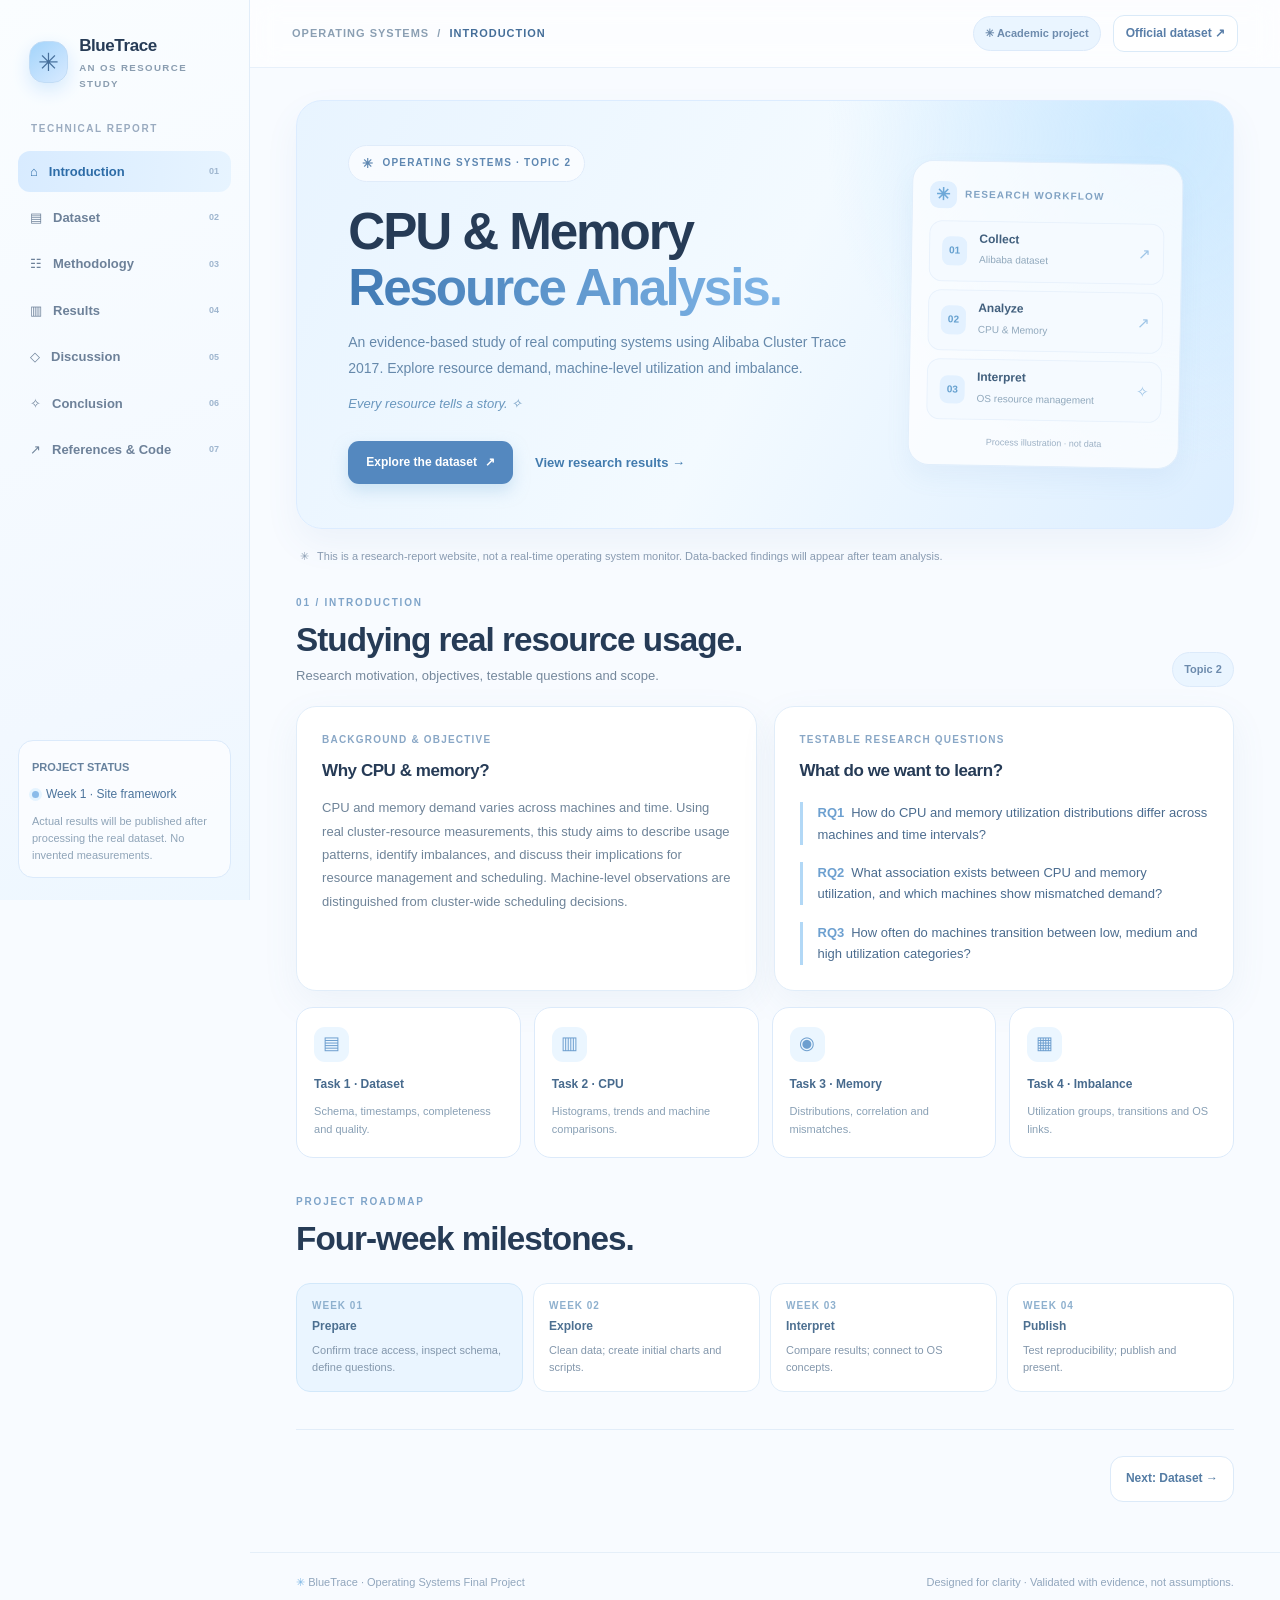
==== commit 5ea9299b: "Add files via upload" ====
--- a/index.html
+++ b/index.html
@@ -6,10 +6,128 @@
 <meta name="theme-color" content="#eaf6ff">
 <meta name="description" content="Operating Systems final project: Alibaba Cluster Trace 2017 CPU and memory analysis — Introduction.">
 <title>Introduction · BlueTrace OS Resource Study</title>
+<!-- CSS fallback: page is styled even when assets/style.css is missing or HTML is opened alone. -->
+<style>
+
+    :root { --ink:#263b56; --muted:#71849a; --soft:#f5faff; --white:#fff; --line:#e1edf9; --blue:#598cc6; --blue-deep:#406b9e; --blue-pale:#e3f1ff; --mint:#e6f7f7; --pink:#fdf0f5; --shadow:0 12px 36px rgba(90,133,177,.075); --round:20px; }
+    * {box-sizing:border-box} html {scroll-behavior:smooth} body {margin:0;background:#f8fbff;color:var(--ink);font-family:Inter,-apple-system,BlinkMacSystemFont,"Segoe UI",Arial,sans-serif;line-height:1.65;font-size:15px} a{color:#3576ba} button,input,select {font:inherit} button{cursor:pointer} ::selection{background:#c5e4fc;color:#234d7e} :focus-visible{outline:3px solid #67a9e6;outline-offset:3px}
+    .app{display:grid;grid-template-columns:250px minmax(0,1fr);min-height:100vh;max-width:1680px;margin:auto}
+    .side{height:100vh;position:sticky;top:0;border-right:1px solid var(--line);padding:30px 18px 22px;background:linear-gradient(160deg,#fafdff 0%,#f2f8ff 75%,#edf7ff);display:flex;flex-direction:column;z-index:20}
+    .brand{display:flex;gap:11px;align-items:center;padding:2px 11px 29px;text-decoration:none;color:var(--ink)}.logo{width:42px;height:42px;display:grid;place-items:center;background:linear-gradient(140deg,#a3d4fb,#d8eaff);border:1px solid #c1dcf6;border-radius:15px;color:#466f9b;font-size:25px;box-shadow:0 7px 18px #d6eafd}.brand strong{font-size:17px;letter-spacing:-.4px;display:block}.brand small{display:block;font-size:9.7px;letter-spacing:1.4px;color:#8a9db0;font-weight:700}.nav-caption{padding:0 13px;margin:0 0 13px;color:#9aabc0;font-size:10px;font-weight:750;letter-spacing:1.55px}.side nav{display:grid;gap:5px}.nav-link{display:flex;gap:11px;align-items:center;padding:10px 12px;border-radius:12px;color:#6d8199;text-decoration:none;font-size:13px;font-weight:570;transition:.2s}.nav-link svg{flex:none;opacity:.72}.nav-link:hover{background:#eaf4ff;color:#326fae}.nav-link.active{background:linear-gradient(95deg,#d8ebff,#e7f4ff);color:#2d6ca7;font-weight:770}.nav-link.active svg{opacity:1}.nav-link .num{margin-left:auto;font-size:9px;color:#9fb6cf}.side-bottom{margin-top:auto;padding:13px;background:#ffffffa8;border:1px solid #dbeafb;border-radius:15px}.side-bottom b{font-size:11px;color:#67829e}.side-bottom p{font-size:11px;color:#8fa4b8;line-height:1.55;margin:8px 0 0}.tiny-status{display:flex;align-items:center;gap:7px;font-size:12px;color:#4c749c;margin-top:6px}.dot{width:7px;height:7px;display:inline-block;border-radius:50%;background:#8abbe9;box-shadow:0 0 0 3px #e5f4ff}
+    .main{min-width:0}.bar{height:68px;padding:0 42px;background:#fff9;backdrop-filter:blur(14px);border-bottom:1px solid #e7f0fa;position:sticky;top:0;z-index:10;display:flex;align-items:center;justify-content:space-between;gap:12px}.breadcrumbs{font-size:11px;letter-spacing:1px;color:#8b9fb3;font-weight:700}.breadcrumbs strong{color:#456e99}.bar-right{display:flex;align-items:center;gap:12px}.external{border:1px solid #daeaf8;background:#fff;border-radius:11px;color:#597ea8;padding:8px 12px;font-size:12px;text-decoration:none;white-space:nowrap;font-weight:650}.external:hover{background:#eaf5ff}.mobile-toggle{display:none;background:#eaf4ff;border:0;border-radius:10px;padding:7px 10px;font-size:19px;color:#487aab}
+    .container{max-width:1190px;margin:0 auto;padding:32px 42px 96px}.section{padding-top:74px;scroll-margin-top:68px}.section:first-child{padding-top:0}.hero{border-radius:28px;min-height:400px;overflow:hidden;position:relative;padding:51px 56px;background:radial-gradient(circle at 79% 24%,#c4e5ff 0%,transparent 30%),radial-gradient(circle at 100% 100%,#d0e8fb 0%,transparent 38%),linear-gradient(115deg,#e7f4ff 0%,#f1f9ff 53%,#ddebff 100%);border:1px solid #dcecff;display:flex;align-items:center;box-shadow:var(--shadow)}.hero-copy{max-width:630px;position:relative;z-index:2}.micro{display:inline-flex;align-items:center;gap:8px;background:#ffffffad;border:1px solid #e0ecfa;border-radius:40px;padding:7px 13px;color:#5e87b1;font-size:10px;font-weight:750;letter-spacing:1.2px}.hero h1{font-size:clamp(36px,4.2vw,61px);letter-spacing:-2.3px;line-height:1.16;margin:21px 0 16px;font-weight:780}.hero h1 em{font-style:normal;background:linear-gradient(95deg,#4079b3,#80b6e8);background-clip:text;color:transparent}.hero p{max-width:510px;color:#657f98;margin:0;font-size:14px;line-height:1.9}.actions{display:flex;gap:10px;flex-wrap:wrap;margin-top:26px}.btn{display:inline-flex;align-items:center;justify-content:center;gap:8px;border:1px solid transparent;border-radius:11px;padding:11px 17px;font-size:12px;font-weight:760;text-decoration:none;transition:transform .18s,box-shadow .18s,background .18s}.btn:hover{transform:translateY(-1px)}.primary{background:#5488bf;color:#fff;box-shadow:0 7px 15px #aacfea80}.primary:hover{background:#427aac}.outline{color:#537ca4;background:#fff9;border-color:#d7e8f8}.outline:hover{background:#fff}.hero-flower{position:absolute;right:7%;top:9%;font-size:55px;color:#8abce7;opacity:.45;transform:rotate(-18deg)}.hero-graphic{position:absolute;width:310px;right:-18px;bottom:-48px;transform:rotate(-9deg);opacity:.75;display:grid;gap:10px}.fakepanel{background:#ffffffa3;border:1px solid #fff;border-radius:19px;padding:14px;box-shadow:0 9px 22px #8cbbe52a;backdrop-filter:blur(5px)}.fakepanel b{font-size:10px;letter-spacing:1px;color:#6895bf}.fakeline{height:7px;border-radius:8px;margin:10px 0;background:linear-gradient(90deg,#b3d9f7,#e7f6ff);width:75%}.fakeline.short{width:52%}.fakebar{height:42px;display:flex;align-items:end;gap:6px;margin-top:8px}.fakebar span{display:block;flex:1;background:linear-gradient(#9bc9f0,#d7eeff);border-radius:5px 5px 3px 3px}.fakebar span:nth-child(1){height:36%}.fakebar span:nth-child(2){height:65%}.fakebar span:nth-child(3){height:48%}.fakebar span:nth-child(4){height:88%}.fakebar span:nth-child(5){height:57%}.fakebar span:nth-child(6){height:76%}.hero-note{font-size:9px;color:#7ea1bc}.note-line{display:flex;align-items:center;gap:8px;font-size:11px;color:#899bb1;margin:18px 4px 24px}.note-line svg{color:#76a6cc;flex:none}
+    .headline{display:flex;align-items:end;justify-content:space-between;gap:16px;margin:0 0 19px}.overline{color:#7fa4c9;font-size:10px;font-weight:780;letter-spacing:1.8px;text-transform:uppercase}.headline h2{font-size:clamp(25px,2.6vw,35px);margin:6px 0 5px;letter-spacing:-1px;line-height:1.2}.headline p{margin:0;color:#75889c;font-size:13px;max-width:710px}.pill{display:inline-flex;align-items:center;gap:6px;color:#6d8bad;background:#eaf5ff;border:1px solid #dceafa;border-radius:24px;padding:7px 11px;font-size:11px;font-weight:760;white-space:nowrap}.grid2{display:grid;grid-template-columns:1fr 1fr;gap:17px}.grid3{display:grid;grid-template-columns:repeat(3,1fr);gap:16px}.card{border:1px solid var(--line);background:#fff;border-radius:var(--round);padding:25px;box-shadow:var(--shadow);min-width:0}.card h3{margin:0 0 11px;font-size:17px;letter-spacing:-.45px}.card p{font-size:13px;line-height:1.8;color:#6f8499;margin:0}.card .card-lead{color:#607b96}.kicker{font-size:10px;font-weight:800;color:#89a7c6;letter-spacing:1.2px;display:block;margin-bottom:9px}.question{border-left:3px solid #b2d8f6;padding-left:15px;margin-top:17px;font-size:13px;color:#4b6c8f}.qnum{font-weight:850;color:#6da0d0;margin-right:7px}.task-grid{display:grid;grid-template-columns:repeat(4,1fr);gap:13px;margin-top:16px}.task{border:1px solid #dceafa;border-radius:17px;padding:19px 17px;background:#fff;min-height:145px}.task-icon{width:35px;height:35px;display:grid;place-items:center;font-size:18px;background:#ebf6ff;color:#6e9fcf;border-radius:11px;margin-bottom:13px}.task b{display:block;font-size:12px;color:#476a8d}.task p{font-size:11px;color:#89a0b5;line-height:1.65;margin:7px 0 0}.timeline{display:grid;grid-template-columns:repeat(4,1fr);gap:10px;margin-top:19px}.week{border:1px solid #e0edf9;border-radius:14px;background:#fff;padding:14px 15px}.week:first-child{background:#eaf5ff;border-color:#d2e8fa}.week small{display:block;color:#8eb0ce;font-size:10px;font-weight:800;letter-spacing:1px}.week strong{font-size:12px;color:#4d7091;display:block;margin-top:3px}.week p{color:#8397ac;font-size:11px;line-height:1.6;margin:5px 0 0}
+    .databox{display:grid;grid-template-columns:1.1fr .9fr;gap:17px}.source{background:linear-gradient(135deg,#eef7ff 0,#fff 90%)}.source-link{display:inline-flex;align-items:center;font-size:12px;font-weight:750;margin-top:17px}.schema{width:100%;border-collapse:collapse;min-width:590px}.schema th{text-align:left;font-size:11px;color:#81a0c0;font-weight:700;padding:11px 12px;border-bottom:1px solid #e2edf9;background:#f7fbff}.schema td{padding:11px 12px;border-bottom:1px solid #edf3fa;color:#678098;font-size:12px}.schema td:first-child{color:#375e8a;font-weight:650}.scroll{overflow-x:auto;border-radius:12px}.muted{color:#8397aa;font-size:11px;line-height:1.7}.stat-grid{display:grid;grid-template-columns:repeat(4,1fr);gap:13px;margin:18px 0}.stat{padding:18px;background:#fff;border:1px solid var(--line);border-radius:16px}.stat b{font-size:23px;letter-spacing:-.6px;display:block;color:#4d83b6}.stat span{font-size:10px;color:#8fa4b9;font-weight:700;letter-spacing:.6px}.list{margin:11px 0 0;padding-left:18px;font-size:12px;color:#74899d;line-height:1.95}.list li{margin-bottom:3px}.method{display:flex;align-items:stretch;gap:12px;flex-wrap:wrap}.step{flex:1 1 155px;padding:18px;border:1px solid var(--line);border-radius:16px;background:#fff}.step span{font-size:10px;color:#8fb1d0;font-weight:800}.step b{font-size:12px;display:block;margin-top:5px;color:#446c97}.step p{font-size:11px;color:#8197ac;margin:7px 0 0;line-height:1.6}.meth-card{margin-top:16px}.tag{font-size:10px;background:#eaf5ff;color:#628eb9;border-radius:10px;padding:5px 9px;display:inline-block;font-weight:750}.table-note{font-size:11px;color:#8399ad;margin-top:10px}
+    .result-notice{background:#ebf6ff;border:1px solid #dbeafb;border-radius:16px;padding:17px 20px;display:flex;align-items:start;gap:13px;margin-bottom:17px;color:#6282a1;font-size:12px;line-height:1.7}.result-notice svg{flex:none;color:#71a3d2}.result-notice b{color:#436f9a}.figure-grid{display:grid;grid-template-columns:repeat(2,minmax(0,1fr));gap:16px}.figure-card{background:#fff;border:1px solid var(--line);border-radius:19px;padding:18px;box-shadow:var(--shadow);min-width:0}.figure-title{display:flex;justify-content:space-between;gap:9px;align-items:center;margin-bottom:12px}.figure-title h3{font-size:13px;letter-spacing:-.2px;margin:0}.fig-number{font-size:10px;color:#91b2ce;font-weight:800}.figure-placeholder{height:202px;background:linear-gradient(#f9fcff,#f5faff);border:1px dashed #d9e8f7;border-radius:13px;display:flex;flex-direction:column;align-items:center;justify-content:center;gap:9px;color:#9eb6cd;text-align:center;padding:15px}.placeholder-icon{font-size:27px;background:#eaf4ff;color:#91b8df;width:52px;height:52px;border-radius:16px;display:grid;place-items:center}.figure-placeholder b{font-size:12px;color:#83a2bd}.figure-placeholder span{font-size:10px}.figure-img{display:none;max-width:100%;width:100%;height:auto;border-radius:12px;border:1px solid #e5f0fa}.figure-card.ready .figure-img{display:block}.figure-card.ready .figure-placeholder{display:none}.figure-caption{color:#849cb0;font-size:11px;line-height:1.7;margin:12px 2px 0;min-height:37px}.figure-card .tag{background:#f2f7ff;margin-top:12px}
+    .preview{margin-top:19px;background:#fff;border:1px solid var(--line);border-radius:20px;padding:24px;box-shadow:var(--shadow)}.preview-head{display:flex;justify-content:space-between;align-items:start;gap:12px}.preview-head h3{margin:4px 0 6px;font-size:17px}.preview-head p{color:#8094a8;font-size:12px;line-height:1.7;margin:0}.upload-row{display:flex;gap:11px;align-items:center;flex-wrap:wrap;margin:19px 0 14px}.file-input{display:none}.chart-controls{display:flex;gap:11px;align-items:end;flex-wrap:wrap;margin-top:16px}.control{color:#6e89a6;font-size:11px;display:grid;gap:5px;font-weight:700}.control select{border:1px solid #dae8f7;background:#f9fcff;color:#537999;border-radius:10px;padding:10px 12px;min-width:155px;font-size:12px;max-width:100%}.local-chart-box{height:240px;border:1px dashed #d9e6f5;border-radius:13px;margin-top:14px;position:relative;background:#fafcff}.local-chart-box canvas{width:100%;height:100%;display:none}.chart-empty{position:absolute;inset:0;display:grid;place-items:center;font-size:12px;color:#97adc2;padding:15px;text-align:center}.sample-status{color:#7293af;font-size:11px;line-height:1.75;margin:11px 0 0}.preview-metrics{display:flex;gap:10px;flex-wrap:wrap}.preview-metrics span{background:#edf6ff;border-radius:9px;padding:6px 10px;font-size:11px;color:#577c9e}
+    .discussion{display:grid;grid-template-columns:1fr 1fr;gap:16px}.discussion .card{position:relative;overflow:hidden}.discussion .card::after{content:"✧";position:absolute;right:20px;top:18px;color:#d2e8fa;font-size:30px}.discussion h3{padding-right:20px}.conclusion-box{background:linear-gradient(120deg,#e9f5ff,#f9fcff);border:1px solid #d9eaf9;border-radius:22px;padding:34px}.conclusion-box h3{margin:0 0 9px;font-size:19px}.conclusion-box p{font-size:13px;color:#718aa3;margin:0;line-height:1.85}.conclusion-items{display:grid;grid-template-columns:repeat(3,1fr);gap:12px;margin-top:18px}.conclusion-items div{background:#fff9;border:1px solid #deecf9;border-radius:13px;padding:15px;font-size:12px;color:#6285a6}.conclusion-items span{display:block;font-size:10px;color:#95b3cf;letter-spacing:1px;font-weight:760;margin-bottom:4px}.ref-list{display:grid;gap:10px}.ref-item{border:1px solid #e3edf8;border-radius:12px;background:#fcfeff;padding:14px 16px;font-size:12px;color:#647c94}.ref-item b{display:block;color:#466f98;margin-bottom:3px}.ref-item a{word-break:break-word}.code{padding:13px 16px;background:#edf5ff;border-radius:11px;color:#426b92;overflow-x:auto;font-size:12px}.roles{display:grid;grid-template-columns:repeat(3,1fr);gap:9px}.role{background:#f5faff;border:1px solid #e4effa;border-radius:11px;padding:12px;font-size:11px;color:#6785a0}.role b{display:block;color:#46739e;font-size:12px}.footer{padding:30px 0 10px;margin-top:75px;border-top:1px solid #e2edf8;display:flex;justify-content:space-between;gap:10px;font-size:11px;color:#a3b1c0}.footer .flower{font-size:16px;color:#90bce3}
+    @media(max-width:1180px){.app{grid-template-columns:220px minmax(0,1fr)}.container{padding:30px 27px 75px}.bar{padding:0 27px}.hero{padding:47px 35px}.hero-graphic{right:-100px;opacity:.6}}
+    @media(max-width:900px){.task-grid{grid-template-columns:repeat(2,1fr)}.stat-grid{grid-template-columns:repeat(2,1fr)}.databox{grid-template-columns:1fr}.hero-graphic{display:none}.roles{grid-template-columns:repeat(2,1fr)}}
+    @media(max-width:760px){.app{display:block}.side{position:fixed;left:0;top:0;width:260px;transform:translateX(-100%);transition:transform .23s;box-shadow:20px 0 35px #40648b1e}.side.open{transform:translateX(0)}.scrim{position:fixed;inset:0;background:#21426566;z-index:19;display:none}.scrim.show{display:block}.mobile-toggle{display:block}.bar{height:60px;padding:0 17px}.breadcrumbs{font-size:10px}.bar-right .external{font-size:10px;padding:7px 9px}.container{padding:18px 15px 60px}.section{padding-top:57px;scroll-margin-top:58px}.hero{min-height:350px;padding:34px 27px}.hero h1{letter-spacing:-1.8px}.headline{align-items:start;flex-direction:column;gap:8px}.grid2,.discussion{grid-template-columns:1fr}.figure-grid{grid-template-columns:1fr}.grid3{grid-template-columns:1fr}.timeline{grid-template-columns:repeat(2,1fr)}.conclusion-items{grid-template-columns:1fr}.footer{margin-top:50px;flex-direction:column}.card{padding:20px}.preview{padding:19px}.hero-flower{font-size:37px}.preview-head{flex-direction:column}}
+    @media(max-width:440px){.task-grid{grid-template-columns:1fr 1fr;gap:9px}.task{padding:15px 12px;min-height:150px}.hero{padding:30px 22px}.hero h1{font-size:37px}.stat-grid{gap:8px}.stat{padding:13px}.stat b{font-size:21px}.timeline{gap:8px}.week{padding:12px 10px}.roles{grid-template-columns:1fr}.external{display:none}}
+    @media(prefers-reduced-motion:reduce){html{scroll-behavior:auto}*,*:before,*:after{transition:none!important}}
+    @media print{.side,.bar,.preview,.actions,.footer{display:none!important}.app{display:block}.container{max-width:none;padding:0}.section{padding-top:25px;break-inside:avoid}.hero{min-height:0;box-shadow:none}.card{box-shadow:none}.figure-card{break-inside:avoid}}
+  
+
+/* Responsive multi-page upgrade — v3 */
+html{scroll-behavior:smooth}
+body{overflow-x:hidden;background:#f8fbff}
+.app{max-width:1880px}
+.main{min-height:100vh;display:flex;flex-direction:column}
+.container{width:100%;max-width:1260px;padding:32px clamp(24px,3.6vw,56px) 50px;flex:1}
+.page-section{padding:0;min-width:0;animation:page-in .28s ease both}
+@keyframes page-in{from{opacity:.5;transform:translateY(6px)}to{opacity:1;transform:none}}
+.side{z-index:80;overflow-y:auto;scrollbar-width:thin}
+.nav-link:focus-visible,.mobile-toggle:focus-visible,.menu-close:focus-visible{outline:3px solid #669fdd;outline-offset:3px}
+.nav-link[aria-current="page"]{background:linear-gradient(95deg,#d8ebff,#e7f4ff);color:#2d6ca7;font-weight:770}
+.bar{z-index:30;flex-shrink:0;min-width:0}
+.menu-close{display:none;align-items:center;justify-content:center;border:1px solid #d5e8fb;background:white;color:#426a92;width:37px;height:37px;border-radius:11px;line-height:1;font-size:24px}
+.hero-v3{min-height:320px;padding:44px clamp(24px,4vw,56px);gap:35px;display:grid;grid-template-columns:minmax(0,1.65fr) minmax(225px,.85fr);background:radial-gradient(circle at 92% 8%,#cce9ff 0%,transparent 35%),linear-gradient(116deg,#e8f4ff 0%,#f3faff 50%,#dceeff 100%);box-shadow:0 15px 34px rgba(92,134,181,.07);border-radius:26px}
+.hero-v3 .hero-copy{max-width:740px}
+.hero-v3 h1{font-size:clamp(38px,4vw,61px);line-height:1.09;letter-spacing:-2.1px;margin:22px 0 14px}
+.hero-v3 .hero-subtitle{max-width:590px;font-size:14px;color:#6689ab;line-height:1.85;margin:0}
+.hero-v3 .hero-quote{font-size:13px;color:#6a97be;font-style:italic;margin:10px 0 0}
+.hero-v3 .actions{margin-top:24px;display:flex;gap:22px;align-items:center;flex-wrap:wrap}
+.text-action{font-size:13px;font-weight:720;color:#427bae;text-decoration:none;white-space:nowrap}
+.text-action:hover{text-decoration:underline}
+.mini-sparkle{font-size:13px}
+.hero-process{background:#ffffffbe;border:1px solid #e1eefb;box-shadow:0 12px 24px rgba(104,155,198,.08);border-radius:21px;align-self:center;padding:20px 17px 15px;position:relative;z-index:2;max-width:310px;width:100%;justify-self:end;transform:rotate(1deg)}
+.process-top{display:flex;align-items:center;gap:8px;font-size:10px;letter-spacing:1.15px;color:#80a2c3;font-weight:800;margin:0 0 12px}
+.process-orb{width:27px;height:27px;border-radius:9px;background:#e1f0ff;display:grid;place-items:center;color:#6da8d8;font-size:17px}
+.process-step{background:#f5faff;border:1px solid #e9f2fc;border-radius:13px;display:flex;align-items:center;gap:12px;margin:8px 0;padding:10px 12px;color:#415f7d}
+.process-index{font-size:10px;color:#65a0cf;background:#e3f1ff;padding:6px 7px;border-radius:8px;font-weight:750}
+.process-step b{display:block;font-size:12px;line-height:1.2}
+.process-step small{color:#90a8bc;font-size:10px}
+.step-symbol{margin-left:auto;color:#9ec5e7}
+.visual-note{display:block;text-align:center;color:#9db1c5;font-size:9px;padding-top:7px}
+.page-nav{display:flex;justify-content:space-between;gap:14px;flex-wrap:wrap;padding:26px 0 0;margin-top:37px;border-top:1px solid #e2edf9}
+.page-nav a{background:#fff;border:1px solid #dceaf9;color:#547ca4;border-radius:13px;padding:12px 15px;font-size:12px;text-decoration:none;font-weight:700;transition:.2s}
+.page-nav a:hover{background:#e7f3ff;transform:translateY(-1px)}
+.page-footer{display:flex;justify-content:space-between;align-items:center;flex-wrap:wrap;gap:12px;padding:20px clamp(24px,3.6vw,56px);border-top:1px solid #e5eff9;font-size:11px;color:#91a6bd}
+.page-footer .little-flower{color:#7db7e6}
+.results-intro{display:flex;align-items:flex-start;gap:13px;border:1px solid #e2eefb;background:#eff8ff;border-radius:15px;padding:16px 18px;margin-bottom:20px}
+.results-intro p{margin:3px 0 0;font-size:12px;color:#738ca7}
+.results-intro b{font-size:13px;color:#4b729b}
+.status-dot{background:#81b9e8;width:10px;height:10px;flex:none;border-radius:50%;margin-top:7px;box-shadow:0 0 0 4px #dbeeff}
+.page-section>.headline:first-child{margin-top:3px}
+.figure-card,.card,.stat,.task,.week{min-width:0}
+button,input,select{max-width:100%}
+.scroll{max-width:100%;overflow-x:auto}
+.code{max-width:100%;white-space:pre-wrap;overflow-wrap:anywhere}
+.external{display:inline-flex;align-items:center;justify-content:center}
+.mobile-toggle{min-width:40px;min-height:40px;line-height:1;align-items:center;justify-content:center}
+.scrim{z-index:70}
+.body-menu-open{overflow:hidden}
+.skip-link{position:fixed;left:12px;top:-55px;background:#fff;color:#235b8b;padding:10px 16px;border-radius:10px;z-index:120}
+.skip-link:focus{top:10px}
+@media (max-width:1210px) and (min-width:901px){.app{grid-template-columns:220px minmax(0,1fr)}.side{padding-left:10px;padding-right:10px}.nav-link{font-size:12px}.hero-v3{grid-template-columns:minmax(0,1.6fr) minmax(198px,.8fr);gap:15px}.hero-v3 h1{font-size:clamp(36px,3.6vw,52px)}.hero-process{padding:15px 11px}.container{padding:26px 27px}}
+@media (max-width:900px){
+ .app{display:block}
+ .side{position:fixed;left:0;top:0;bottom:0;width:min(305px,85vw);height:100dvh;height:100vh;transform:translateX(-105%);transition:transform .25s ease;box-shadow:none;z-index:90;visibility:hidden;pointer-events:none;padding-top:22px}
+ .side.open{transform:translateX(0);box-shadow:24px 0 50px #284b7540;visibility:visible;pointer-events:auto}
+ .scrim{position:fixed;inset:0;background:rgba(27,50,77,.42);z-index:85;display:block;opacity:0;pointer-events:none;visibility:hidden;transition:opacity .2s,visibility .2s}
+ .scrim.show{opacity:1;pointer-events:auto;visibility:visible}
+ .mobile-toggle{display:inline-flex;position:relative;z-index:35}
+ .menu-close{display:inline-flex}
+ .sidebar-top{display:flex;align-items:center;justify-content:space-between;gap:8px;padding-right:5px}
+ .sidebar-top .brand{padding-bottom:17px}
+ .bar{height:64px;padding:0 22px}
+ .container{padding:26px 24px 45px}
+ .hero-v3{min-height:0;padding:39px 33px;grid-template-columns:minmax(0,1fr) 230px}
+ .hero-v3 h1{font-size:clamp(37px,5vw,51px)}
+ .page-footer{padding:18px 24px}
+}
+@media (max-width:680px){
+ .bar{height:60px;padding:0 15px}
+ .bar-right .pill{display:none}
+ .bar-right .external{font-size:10px;padding:7px 9px}
+ .breadcrumbs{font-size:10px;letter-spacing:.4px}
+ .container{padding:17px 15px 38px}
+ .hero-v3{display:block;min-height:0;padding:31px 24px 27px;border-radius:23px}
+ .hero-v3 h1{font-size:clamp(35px,8vw,47px);letter-spacing:-1.55px;margin:18px 0 13px}
+ .hero-v3 .hero-subtitle{font-size:13px}
+ .hero-v3 .actions{gap:12px;margin-top:22px}
+ .hero-process{margin:25px 0 0;max-width:none;display:grid;grid-template-columns:repeat(3,minmax(0,1fr));gap:6px;transform:none;padding:12px}
+ .process-top{grid-column:1/-1;margin-bottom:3px}
+ .process-step{padding:9px 7px;margin:0;display:flex;align-items:flex-start;flex-direction:column;gap:6px;justify-content:center}
+ .process-step b{font-size:11px}.process-step small{font-size:9px;line-height:1.3;display:block}
+ .process-index{font-size:9px}.step-symbol{display:none}.visual-note{grid-column:1/-1;font-size:9px}
+ .page-footer{padding:19px 16px;display:block}
+ .page-footer span{display:block;margin-bottom:6px}
+ .grid2,.grid3,.discussion,.figure-grid{grid-template-columns:1fr}
+ .stat-grid{grid-template-columns:repeat(2,minmax(0,1fr))}
+ .figure-card{padding:15px}
+ .figure-img{width:100%}
+ .results-intro{padding:13px}
+ .page-nav a{flex:1 1 150px;text-align:center}
+ .timeline{grid-template-columns:repeat(2,minmax(0,1fr))}
+}
+@media (max-width:370px){.bar-right .external{display:none}.hero-v3{padding:26px 19px}.hero-v3 h1{font-size:34px}.container{padding:14px 12px 28px}.process-step{padding:7px 5px}.hero-process{padding:8px}.page-nav{gap:8px}.micro{font-size:9px}}
+@media (prefers-reduced-motion:reduce){.page-section{animation:none}.side,.scrim{transition:none}}
+@media print{.side,.bar,.scrim,.page-nav,.page-footer,.preview{display:none!important}.app{display:block}.container{padding:0;max-width:none}.hero-v3{box-shadow:none;border:1px solid #ddd}}
+
+</style>
 <link rel="stylesheet" href="assets/style.css">
-<script src="assets/results/results.js" defer></script>
-<script src="assets/navigation.js" defer></script>
-<script src="assets/report.js" defer></script>
 
 </head>
 <body data-page="introduction">
@@ -62,4 +180,82 @@
 </main>
 <footer class="page-footer"><span><span class="little-flower">✳</span> BlueTrace · Operating Systems Final Project</span><span>Designed for clarity · Validated with evidence, not assumptions.</span></footer>
 </div></div>
+
+<!-- Inline navigation fallback: hamburger menu still works if the assets folder is unavailable. -->
+<script>
+(() => {
+  'use strict';
+  const sidebar = document.getElementById('sidebar');
+  const toggle = document.getElementById('menuBtn');
+  const closeBtn = document.getElementById('menuClose');
+  const scrim = document.getElementById('scrim');
+  if (!sidebar || !toggle || !scrim) return;
+  let previousFocus = null;
+  const mobile = window.matchMedia('(max-width: 900px)');
+  function setMenu(open, restoreFocus = true) {
+    const shouldOpen = Boolean(open && mobile.matches);
+    const wasOpen = sidebar.classList.contains('open');
+    sidebar.classList.toggle('open', shouldOpen);
+    scrim.classList.toggle('show', shouldOpen);
+    document.body.classList.toggle('body-menu-open', shouldOpen);
+    toggle.setAttribute('aria-expanded', String(shouldOpen));
+    toggle.setAttribute('aria-label', shouldOpen ? 'Close navigation menu' : 'Open navigation menu');
+    sidebar.setAttribute('aria-hidden', String(mobile.matches && !shouldOpen));
+    if (shouldOpen && !wasOpen) {
+      previousFocus = document.activeElement;
+      closeBtn?.focus();
+    } else if (!shouldOpen && wasOpen && restoreFocus) {
+      (previousFocus && previousFocus.isConnected ? previousFocus : toggle).focus();
+    }
+  }
+  toggle.addEventListener('click', () => setMenu(!sidebar.classList.contains('open')));
+  closeBtn?.addEventListener('click', () => setMenu(false));
+  scrim.addEventListener('click', () => setMenu(false));
+  sidebar.querySelectorAll('a').forEach(link => link.addEventListener('click', () => setMenu(false, false)));
+  document.addEventListener('keydown', evt => {
+    if (!sidebar.classList.contains('open')) return;
+    if (evt.key === 'Escape') { evt.preventDefault(); setMenu(false); return; }
+    if (evt.key === 'Tab') {
+      const targets = [...sidebar.querySelectorAll('a[href], button:not([disabled])')].filter(el => el.getClientRects().length);
+      if (!targets.length) return;
+      const first = targets[0], last = targets[targets.length-1];
+      if (evt.shiftKey && document.activeElement === first) {evt.preventDefault();last.focus();}
+      else if (!evt.shiftKey && document.activeElement === last) {evt.preventDefault();first.focus();}
+    }
+  });
+  const sync = () => setMenu(false, false);
+  if (mobile.addEventListener) mobile.addEventListener('change',sync);
+  else mobile.addListener(sync);
+  sync();
+})();
+</script>
+<!-- Real data metadata is optional until analysis is completed. -->
+<script src="assets/results/results.js"></script>
+<script>
+(() => {
+'use strict';
+const report=window.PROJECT_RESULTS;
+if(!report||report.status!=='generated_from_real_data')return;
+const $=id=>document.getElementById(id);
+const put=(id,value)=>{const e=$(id);if(e&&value!==null&&value!==undefined)e.textContent=String(value);};
+const stats=report.statistics||{};
+const fmt=x=>Number.isFinite(Number(x))?Number(x).toLocaleString('en-US'):'—';
+put('stat-machines',fmt(stats.machines));put('stat-records',fmt(stats.valid_records));
+put('stat-cpu',Number.isFinite(stats.mean_cpu)?stats.mean_cpu.toFixed(1):'—');
+put('stat-memory',Number.isFinite(stats.mean_memory)?stats.mean_memory.toFixed(1):'—');
+put('selection-summary',`Input: ${report.input_filename||'documented file'}; scanned ${fmt(report.records_scanned)} rows; ${fmt(report.records_selected)} selected before validation. ${report.selection_description||''} Observed trace timestamps: ${stats.time_start??'—'}–${stats.time_end??'—'} seconds.`);
+put('quality-summary',`Invalid selected records: ${fmt(report.invalid_selected_records)}. ${report.quality_note||''}`);
+if(Number.isFinite(stats.cpu_memory_correlation))put('discussion-findings',`Selected sample: mean CPU ${stats.mean_cpu.toFixed(1)}%, memory ${stats.mean_memory.toFixed(1)}%, Pearson correlation ${stats.cpu_memory_correlation.toFixed(3)}. Review actual figures and add the study's OS interpretation. Correlation does not imply causation or application performance.`);
+put('progress-label','Figures generated · review interpretation');
+const figureIDs=['fig01_cpu_histogram','fig02_cpu_time_series','fig03_machine_comparison','fig04_memory_histogram','fig05_cpu_memory_scatter','fig06_imbalance_heatmap','fig07_utilization_categories'];
+let ready=0;
+document.querySelectorAll('[data-figure]').forEach(card=>{
+ const key=card.dataset.figure,img=card.querySelector('img.figure-img'),meta=report.figures?.[key];
+ if(!img||!meta)return;
+ img.addEventListener('load',()=>{if(!card.classList.contains('ready')){card.classList.add('ready');ready++;put('figure-count',`${ready} / ${figureIDs.length} figures ready`);}if(meta.caption){const c=card.querySelector('.figure-caption');if(c)c.textContent=meta.caption;}});
+ img.addEventListener('error',()=>card.classList.remove('ready'));
+ img.src=`assets/results/${key}.png?v=${encodeURIComponent(report.generated_at||'1')}`;
+});
+})();
+</script>
 </body></html>
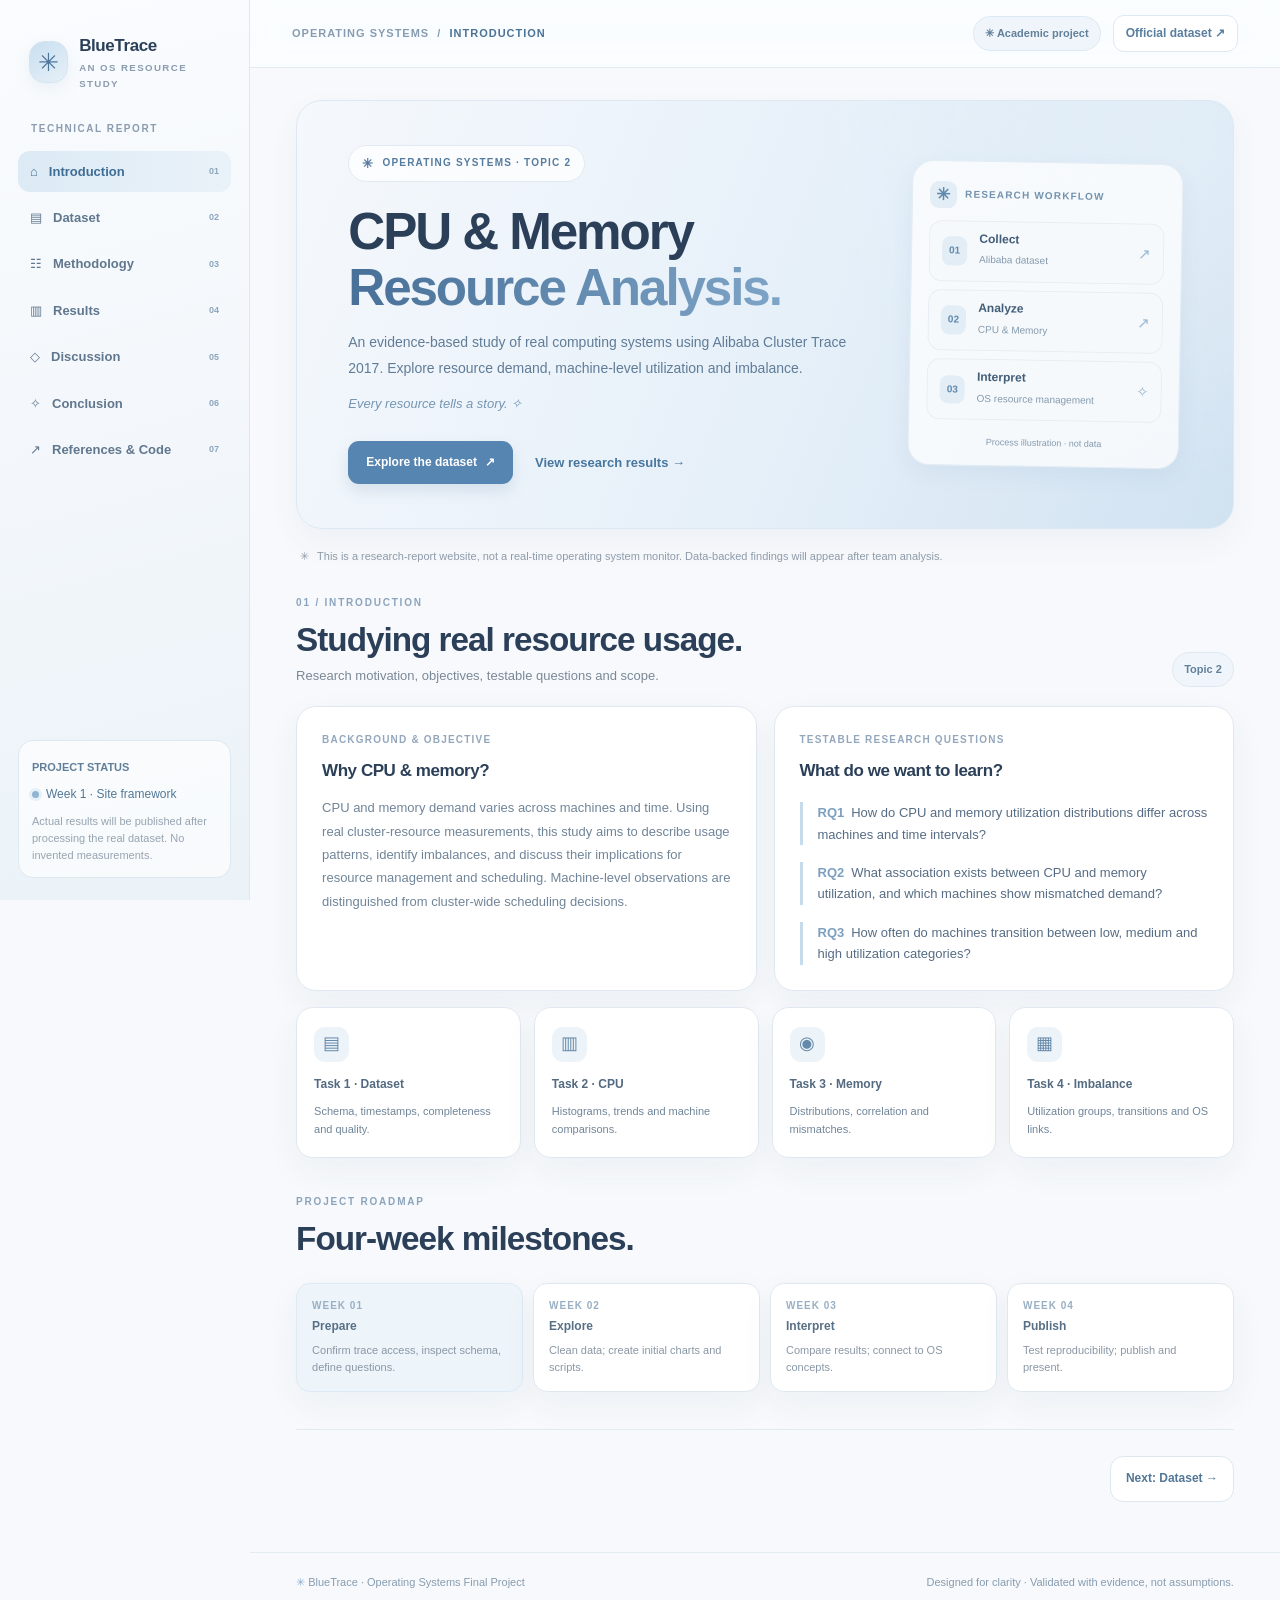
==== commit b16a6ac8: "Add files via upload" ====
--- a/index.html
+++ b/index.html
@@ -9,21 +9,22 @@
 <!-- CSS fallback: page is styled even when assets/style.css is missing or HTML is opened alone. -->
 <style>
 
-    :root { --ink:#263b56; --muted:#71849a; --soft:#f5faff; --white:#fff; --line:#e1edf9; --blue:#598cc6; --blue-deep:#406b9e; --blue-pale:#e3f1ff; --mint:#e6f7f7; --pink:#fdf0f5; --shadow:0 12px 36px rgba(90,133,177,.075); --round:20px; }
-    * {box-sizing:border-box} html {scroll-behavior:smooth} body {margin:0;background:#f8fbff;color:var(--ink);font-family:Inter,-apple-system,BlinkMacSystemFont,"Segoe UI",Arial,sans-serif;line-height:1.65;font-size:15px} a{color:#3576ba} button,input,select {font:inherit} button{cursor:pointer} ::selection{background:#c5e4fc;color:#234d7e} :focus-visible{outline:3px solid #67a9e6;outline-offset:3px}
+    
+    :root { --ink:#2e3c4e; --muted:#788493; --soft:#fafbfd; --white:#fff; --line:#ebf0f4; --blue:#6b8db4; --blue-deep:#506c8e; --blue-pale:#eef4f9; --mint:#e6f7f7; --pink:#fdf0f5; --shadow:0 12px 36px rgba(90,133,177,.075); --round:20px; }
+    * {box-sizing:border-box} html {scroll-behavior:smooth} body {margin:0;background:#fafbfd;color:var(--ink);font-family:Inter,-apple-system,BlinkMacSystemFont,"Segoe UI",Arial,sans-serif;line-height:1.65;font-size:15px} a{color:#4b76a4} button,input,select {font:inherit} button{cursor:pointer} ::selection{background:#d7e5ef;color:#324e6f} :focus-visible{outline:3px solid #7ca8d1;outline-offset:3px}
     .app{display:grid;grid-template-columns:250px minmax(0,1fr);min-height:100vh;max-width:1680px;margin:auto}
-    .side{height:100vh;position:sticky;top:0;border-right:1px solid var(--line);padding:30px 18px 22px;background:linear-gradient(160deg,#fafdff 0%,#f2f8ff 75%,#edf7ff);display:flex;flex-direction:column;z-index:20}
-    .brand{display:flex;gap:11px;align-items:center;padding:2px 11px 29px;text-decoration:none;color:var(--ink)}.logo{width:42px;height:42px;display:grid;place-items:center;background:linear-gradient(140deg,#a3d4fb,#d8eaff);border:1px solid #c1dcf6;border-radius:15px;color:#466f9b;font-size:25px;box-shadow:0 7px 18px #d6eafd}.brand strong{font-size:17px;letter-spacing:-.4px;display:block}.brand small{display:block;font-size:9.7px;letter-spacing:1.4px;color:#8a9db0;font-weight:700}.nav-caption{padding:0 13px;margin:0 0 13px;color:#9aabc0;font-size:10px;font-weight:750;letter-spacing:1.55px}.side nav{display:grid;gap:5px}.nav-link{display:flex;gap:11px;align-items:center;padding:10px 12px;border-radius:12px;color:#6d8199;text-decoration:none;font-size:13px;font-weight:570;transition:.2s}.nav-link svg{flex:none;opacity:.72}.nav-link:hover{background:#eaf4ff;color:#326fae}.nav-link.active{background:linear-gradient(95deg,#d8ebff,#e7f4ff);color:#2d6ca7;font-weight:770}.nav-link.active svg{opacity:1}.nav-link .num{margin-left:auto;font-size:9px;color:#9fb6cf}.side-bottom{margin-top:auto;padding:13px;background:#ffffffa8;border:1px solid #dbeafb;border-radius:15px}.side-bottom b{font-size:11px;color:#67829e}.side-bottom p{font-size:11px;color:#8fa4b8;line-height:1.55;margin:8px 0 0}.tiny-status{display:flex;align-items:center;gap:7px;font-size:12px;color:#4c749c;margin-top:6px}.dot{width:7px;height:7px;display:inline-block;border-radius:50%;background:#8abbe9;box-shadow:0 0 0 3px #e5f4ff}
-    .main{min-width:0}.bar{height:68px;padding:0 42px;background:#fff9;backdrop-filter:blur(14px);border-bottom:1px solid #e7f0fa;position:sticky;top:0;z-index:10;display:flex;align-items:center;justify-content:space-between;gap:12px}.breadcrumbs{font-size:11px;letter-spacing:1px;color:#8b9fb3;font-weight:700}.breadcrumbs strong{color:#456e99}.bar-right{display:flex;align-items:center;gap:12px}.external{border:1px solid #daeaf8;background:#fff;border-radius:11px;color:#597ea8;padding:8px 12px;font-size:12px;text-decoration:none;white-space:nowrap;font-weight:650}.external:hover{background:#eaf5ff}.mobile-toggle{display:none;background:#eaf4ff;border:0;border-radius:10px;padding:7px 10px;font-size:19px;color:#487aab}
-    .container{max-width:1190px;margin:0 auto;padding:32px 42px 96px}.section{padding-top:74px;scroll-margin-top:68px}.section:first-child{padding-top:0}.hero{border-radius:28px;min-height:400px;overflow:hidden;position:relative;padding:51px 56px;background:radial-gradient(circle at 79% 24%,#c4e5ff 0%,transparent 30%),radial-gradient(circle at 100% 100%,#d0e8fb 0%,transparent 38%),linear-gradient(115deg,#e7f4ff 0%,#f1f9ff 53%,#ddebff 100%);border:1px solid #dcecff;display:flex;align-items:center;box-shadow:var(--shadow)}.hero-copy{max-width:630px;position:relative;z-index:2}.micro{display:inline-flex;align-items:center;gap:8px;background:#ffffffad;border:1px solid #e0ecfa;border-radius:40px;padding:7px 13px;color:#5e87b1;font-size:10px;font-weight:750;letter-spacing:1.2px}.hero h1{font-size:clamp(36px,4.2vw,61px);letter-spacing:-2.3px;line-height:1.16;margin:21px 0 16px;font-weight:780}.hero h1 em{font-style:normal;background:linear-gradient(95deg,#4079b3,#80b6e8);background-clip:text;color:transparent}.hero p{max-width:510px;color:#657f98;margin:0;font-size:14px;line-height:1.9}.actions{display:flex;gap:10px;flex-wrap:wrap;margin-top:26px}.btn{display:inline-flex;align-items:center;justify-content:center;gap:8px;border:1px solid transparent;border-radius:11px;padding:11px 17px;font-size:12px;font-weight:760;text-decoration:none;transition:transform .18s,box-shadow .18s,background .18s}.btn:hover{transform:translateY(-1px)}.primary{background:#5488bf;color:#fff;box-shadow:0 7px 15px #aacfea80}.primary:hover{background:#427aac}.outline{color:#537ca4;background:#fff9;border-color:#d7e8f8}.outline:hover{background:#fff}.hero-flower{position:absolute;right:7%;top:9%;font-size:55px;color:#8abce7;opacity:.45;transform:rotate(-18deg)}.hero-graphic{position:absolute;width:310px;right:-18px;bottom:-48px;transform:rotate(-9deg);opacity:.75;display:grid;gap:10px}.fakepanel{background:#ffffffa3;border:1px solid #fff;border-radius:19px;padding:14px;box-shadow:0 9px 22px #8cbbe52a;backdrop-filter:blur(5px)}.fakepanel b{font-size:10px;letter-spacing:1px;color:#6895bf}.fakeline{height:7px;border-radius:8px;margin:10px 0;background:linear-gradient(90deg,#b3d9f7,#e7f6ff);width:75%}.fakeline.short{width:52%}.fakebar{height:42px;display:flex;align-items:end;gap:6px;margin-top:8px}.fakebar span{display:block;flex:1;background:linear-gradient(#9bc9f0,#d7eeff);border-radius:5px 5px 3px 3px}.fakebar span:nth-child(1){height:36%}.fakebar span:nth-child(2){height:65%}.fakebar span:nth-child(3){height:48%}.fakebar span:nth-child(4){height:88%}.fakebar span:nth-child(5){height:57%}.fakebar span:nth-child(6){height:76%}.hero-note{font-size:9px;color:#7ea1bc}.note-line{display:flex;align-items:center;gap:8px;font-size:11px;color:#899bb1;margin:18px 4px 24px}.note-line svg{color:#76a6cc;flex:none}
-    .headline{display:flex;align-items:end;justify-content:space-between;gap:16px;margin:0 0 19px}.overline{color:#7fa4c9;font-size:10px;font-weight:780;letter-spacing:1.8px;text-transform:uppercase}.headline h2{font-size:clamp(25px,2.6vw,35px);margin:6px 0 5px;letter-spacing:-1px;line-height:1.2}.headline p{margin:0;color:#75889c;font-size:13px;max-width:710px}.pill{display:inline-flex;align-items:center;gap:6px;color:#6d8bad;background:#eaf5ff;border:1px solid #dceafa;border-radius:24px;padding:7px 11px;font-size:11px;font-weight:760;white-space:nowrap}.grid2{display:grid;grid-template-columns:1fr 1fr;gap:17px}.grid3{display:grid;grid-template-columns:repeat(3,1fr);gap:16px}.card{border:1px solid var(--line);background:#fff;border-radius:var(--round);padding:25px;box-shadow:var(--shadow);min-width:0}.card h3{margin:0 0 11px;font-size:17px;letter-spacing:-.45px}.card p{font-size:13px;line-height:1.8;color:#6f8499;margin:0}.card .card-lead{color:#607b96}.kicker{font-size:10px;font-weight:800;color:#89a7c6;letter-spacing:1.2px;display:block;margin-bottom:9px}.question{border-left:3px solid #b2d8f6;padding-left:15px;margin-top:17px;font-size:13px;color:#4b6c8f}.qnum{font-weight:850;color:#6da0d0;margin-right:7px}.task-grid{display:grid;grid-template-columns:repeat(4,1fr);gap:13px;margin-top:16px}.task{border:1px solid #dceafa;border-radius:17px;padding:19px 17px;background:#fff;min-height:145px}.task-icon{width:35px;height:35px;display:grid;place-items:center;font-size:18px;background:#ebf6ff;color:#6e9fcf;border-radius:11px;margin-bottom:13px}.task b{display:block;font-size:12px;color:#476a8d}.task p{font-size:11px;color:#89a0b5;line-height:1.65;margin:7px 0 0}.timeline{display:grid;grid-template-columns:repeat(4,1fr);gap:10px;margin-top:19px}.week{border:1px solid #e0edf9;border-radius:14px;background:#fff;padding:14px 15px}.week:first-child{background:#eaf5ff;border-color:#d2e8fa}.week small{display:block;color:#8eb0ce;font-size:10px;font-weight:800;letter-spacing:1px}.week strong{font-size:12px;color:#4d7091;display:block;margin-top:3px}.week p{color:#8397ac;font-size:11px;line-height:1.6;margin:5px 0 0}
-    .databox{display:grid;grid-template-columns:1.1fr .9fr;gap:17px}.source{background:linear-gradient(135deg,#eef7ff 0,#fff 90%)}.source-link{display:inline-flex;align-items:center;font-size:12px;font-weight:750;margin-top:17px}.schema{width:100%;border-collapse:collapse;min-width:590px}.schema th{text-align:left;font-size:11px;color:#81a0c0;font-weight:700;padding:11px 12px;border-bottom:1px solid #e2edf9;background:#f7fbff}.schema td{padding:11px 12px;border-bottom:1px solid #edf3fa;color:#678098;font-size:12px}.schema td:first-child{color:#375e8a;font-weight:650}.scroll{overflow-x:auto;border-radius:12px}.muted{color:#8397aa;font-size:11px;line-height:1.7}.stat-grid{display:grid;grid-template-columns:repeat(4,1fr);gap:13px;margin:18px 0}.stat{padding:18px;background:#fff;border:1px solid var(--line);border-radius:16px}.stat b{font-size:23px;letter-spacing:-.6px;display:block;color:#4d83b6}.stat span{font-size:10px;color:#8fa4b9;font-weight:700;letter-spacing:.6px}.list{margin:11px 0 0;padding-left:18px;font-size:12px;color:#74899d;line-height:1.95}.list li{margin-bottom:3px}.method{display:flex;align-items:stretch;gap:12px;flex-wrap:wrap}.step{flex:1 1 155px;padding:18px;border:1px solid var(--line);border-radius:16px;background:#fff}.step span{font-size:10px;color:#8fb1d0;font-weight:800}.step b{font-size:12px;display:block;margin-top:5px;color:#446c97}.step p{font-size:11px;color:#8197ac;margin:7px 0 0;line-height:1.6}.meth-card{margin-top:16px}.tag{font-size:10px;background:#eaf5ff;color:#628eb9;border-radius:10px;padding:5px 9px;display:inline-block;font-weight:750}.table-note{font-size:11px;color:#8399ad;margin-top:10px}
-    .result-notice{background:#ebf6ff;border:1px solid #dbeafb;border-radius:16px;padding:17px 20px;display:flex;align-items:start;gap:13px;margin-bottom:17px;color:#6282a1;font-size:12px;line-height:1.7}.result-notice svg{flex:none;color:#71a3d2}.result-notice b{color:#436f9a}.figure-grid{display:grid;grid-template-columns:repeat(2,minmax(0,1fr));gap:16px}.figure-card{background:#fff;border:1px solid var(--line);border-radius:19px;padding:18px;box-shadow:var(--shadow);min-width:0}.figure-title{display:flex;justify-content:space-between;gap:9px;align-items:center;margin-bottom:12px}.figure-title h3{font-size:13px;letter-spacing:-.2px;margin:0}.fig-number{font-size:10px;color:#91b2ce;font-weight:800}.figure-placeholder{height:202px;background:linear-gradient(#f9fcff,#f5faff);border:1px dashed #d9e8f7;border-radius:13px;display:flex;flex-direction:column;align-items:center;justify-content:center;gap:9px;color:#9eb6cd;text-align:center;padding:15px}.placeholder-icon{font-size:27px;background:#eaf4ff;color:#91b8df;width:52px;height:52px;border-radius:16px;display:grid;place-items:center}.figure-placeholder b{font-size:12px;color:#83a2bd}.figure-placeholder span{font-size:10px}.figure-img{display:none;max-width:100%;width:100%;height:auto;border-radius:12px;border:1px solid #e5f0fa}.figure-card.ready .figure-img{display:block}.figure-card.ready .figure-placeholder{display:none}.figure-caption{color:#849cb0;font-size:11px;line-height:1.7;margin:12px 2px 0;min-height:37px}.figure-card .tag{background:#f2f7ff;margin-top:12px}
-    .preview{margin-top:19px;background:#fff;border:1px solid var(--line);border-radius:20px;padding:24px;box-shadow:var(--shadow)}.preview-head{display:flex;justify-content:space-between;align-items:start;gap:12px}.preview-head h3{margin:4px 0 6px;font-size:17px}.preview-head p{color:#8094a8;font-size:12px;line-height:1.7;margin:0}.upload-row{display:flex;gap:11px;align-items:center;flex-wrap:wrap;margin:19px 0 14px}.file-input{display:none}.chart-controls{display:flex;gap:11px;align-items:end;flex-wrap:wrap;margin-top:16px}.control{color:#6e89a6;font-size:11px;display:grid;gap:5px;font-weight:700}.control select{border:1px solid #dae8f7;background:#f9fcff;color:#537999;border-radius:10px;padding:10px 12px;min-width:155px;font-size:12px;max-width:100%}.local-chart-box{height:240px;border:1px dashed #d9e6f5;border-radius:13px;margin-top:14px;position:relative;background:#fafcff}.local-chart-box canvas{width:100%;height:100%;display:none}.chart-empty{position:absolute;inset:0;display:grid;place-items:center;font-size:12px;color:#97adc2;padding:15px;text-align:center}.sample-status{color:#7293af;font-size:11px;line-height:1.75;margin:11px 0 0}.preview-metrics{display:flex;gap:10px;flex-wrap:wrap}.preview-metrics span{background:#edf6ff;border-radius:9px;padding:6px 10px;font-size:11px;color:#577c9e}
-    .discussion{display:grid;grid-template-columns:1fr 1fr;gap:16px}.discussion .card{position:relative;overflow:hidden}.discussion .card::after{content:"✧";position:absolute;right:20px;top:18px;color:#d2e8fa;font-size:30px}.discussion h3{padding-right:20px}.conclusion-box{background:linear-gradient(120deg,#e9f5ff,#f9fcff);border:1px solid #d9eaf9;border-radius:22px;padding:34px}.conclusion-box h3{margin:0 0 9px;font-size:19px}.conclusion-box p{font-size:13px;color:#718aa3;margin:0;line-height:1.85}.conclusion-items{display:grid;grid-template-columns:repeat(3,1fr);gap:12px;margin-top:18px}.conclusion-items div{background:#fff9;border:1px solid #deecf9;border-radius:13px;padding:15px;font-size:12px;color:#6285a6}.conclusion-items span{display:block;font-size:10px;color:#95b3cf;letter-spacing:1px;font-weight:760;margin-bottom:4px}.ref-list{display:grid;gap:10px}.ref-item{border:1px solid #e3edf8;border-radius:12px;background:#fcfeff;padding:14px 16px;font-size:12px;color:#647c94}.ref-item b{display:block;color:#466f98;margin-bottom:3px}.ref-item a{word-break:break-word}.code{padding:13px 16px;background:#edf5ff;border-radius:11px;color:#426b92;overflow-x:auto;font-size:12px}.roles{display:grid;grid-template-columns:repeat(3,1fr);gap:9px}.role{background:#f5faff;border:1px solid #e4effa;border-radius:11px;padding:12px;font-size:11px;color:#6785a0}.role b{display:block;color:#46739e;font-size:12px}.footer{padding:30px 0 10px;margin-top:75px;border-top:1px solid #e2edf8;display:flex;justify-content:space-between;gap:10px;font-size:11px;color:#a3b1c0}.footer .flower{font-size:16px;color:#90bce3}
+    .side{height:100vh;position:sticky;top:0;border-right:1px solid var(--line);padding:30px 18px 22px;background:linear-gradient(160deg,#fafcfd 0%,#f9fbfd 75%,#f5f9fc);display:flex;flex-direction:column;z-index:20}
+    .brand{display:flex;gap:11px;align-items:center;padding:2px 11px 29px;text-decoration:none;color:var(--ink)}.logo{width:42px;height:42px;display:grid;place-items:center;background:linear-gradient(140deg,#bed4e6,#e6edf6);border:1px solid #d2deea;border-radius:15px;color:#546f8d;font-size:25px;box-shadow:0 7px 18px #e4ecf4}.brand strong{font-size:17px;letter-spacing:-.4px;display:block}.brand small{display:block;font-size:9.7px;letter-spacing:1.4px;color:#909daa;font-weight:700}.nav-caption{padding:0 13px;margin:0 0 13px;color:#a0acba;font-size:10px;font-weight:750;letter-spacing:1.55px}.side nav{display:grid;gap:5px}.nav-link{display:flex;gap:11px;align-items:center;padding:10px 12px;border-radius:12px;color:#748292;text-decoration:none;font-size:13px;font-weight:570;transition:.2s}.nav-link svg{flex:none;opacity:.72}.nav-link:hover{background:#f3f7fb;color:#466f9a}.nav-link.active{background:linear-gradient(95deg,#e6eef6,#f1f6fa);color:#416b93;font-weight:770}.nav-link.active svg{opacity:1}.nav-link .num{margin-left:auto;font-size:9px;color:#a7b6c7}.side-bottom{margin-top:auto;padding:13px;background:#ffffffa8;border:1px solid #e7edf4;border-radius:15px}.side-bottom b{font-size:11px;color:#708295}.side-bottom p{font-size:11px;color:#96a4b1;line-height:1.55;margin:8px 0 0}.tiny-status{display:flex;align-items:center;gap:7px;font-size:12px;color:#59748f;margin-top:6px}.dot{width:7px;height:7px;display:inline-block;border-radius:50%;background:#9abbd9;box-shadow:0 0 0 3px #f0f5fa}
+    .main{min-width:0}.bar{height:68px;padding:0 42px;background:#fff9;backdrop-filter:blur(14px);border-bottom:1px solid #eff3f7;position:sticky;top:0;z-index:10;display:flex;align-items:center;justify-content:space-between;gap:12px}.breadcrumbs{font-size:11px;letter-spacing:1px;color:#929fac;font-weight:700}.breadcrumbs strong{color:#536e8b}.bar-right{display:flex;align-items:center;gap:12px}.external{border:1px solid #e5ecf2;background:#fff;border-radius:11px;color:#667f9b;padding:8px 12px;font-size:12px;text-decoration:none;white-space:nowrap;font-weight:650}.external:hover{background:#f3f7fb}.mobile-toggle{display:none;background:#f3f7fb;border:0;border-radius:10px;padding:7px 10px;font-size:19px;color:#587a9b}
+    .container{max-width:1190px;margin:0 auto;padding:32px 42px 96px}.section{padding-top:74px;scroll-margin-top:68px}.section:first-child{padding-top:0}.hero{border-radius:28px;min-height:400px;overflow:hidden;position:relative;padding:51px 56px;background:radial-gradient(circle at 79% 24%,#d7e6f1 0%,transparent 30%),radial-gradient(circle at 100% 100%,#dfe9f1 0%,transparent 38%),linear-gradient(115deg,#f1f6fa 0%,#f8fbfd 53%,#eaeff7 100%);border:1px solid #e9eff7;display:flex;align-items:center;box-shadow:var(--shadow)}.hero-copy{max-width:630px;position:relative;z-index:2}.micro{display:inline-flex;align-items:center;gap:8px;background:#ffffffad;border:1px solid #eaeff5;border-radius:40px;padding:7px 13px;color:#6c87a3;font-size:10px;font-weight:750;letter-spacing:1.2px}.hero h1{font-size:clamp(36px,4.2vw,61px);letter-spacing:-2.3px;line-height:1.16;margin:21px 0 16px;font-weight:780}.hero h1 em{font-style:normal;background:linear-gradient(95deg,#5379a0,#91b5d7);background-clip:text;color:transparent}.hero p{max-width:510px;color:#6d7f90;margin:0;font-size:14px;line-height:1.9}.actions{display:flex;gap:10px;flex-wrap:wrap;margin-top:26px}.btn{display:inline-flex;align-items:center;justify-content:center;gap:8px;border:1px solid transparent;border-radius:11px;padding:11px 17px;font-size:12px;font-weight:760;text-decoration:none;transition:transform .18s,box-shadow .18s,background .18s}.btn:hover{transform:translateY(-1px)}.primary{background:#6688ad;color:#fff;box-shadow:0 7px 15px #becfdb80}.primary:hover{background:#53799b}.outline{color:#607c97;background:#fff9;border-color:#e3eaf1}.outline:hover{background:#fff}.hero-flower{position:absolute;right:7%;top:9%;font-size:55px;color:#99bbd8;opacity:.45;transform:rotate(-18deg)}.hero-graphic{position:absolute;width:310px;right:-18px;bottom:-48px;transform:rotate(-9deg);opacity:.75;display:grid;gap:10px}.fakepanel{background:#ffffffa3;border:1px solid #fff;border-radius:19px;padding:14px;box-shadow:0 9px 22px #9bbad62a;backdrop-filter:blur(5px)}.fakepanel b{font-size:10px;letter-spacing:1px;color:#7695b1}.fakeline{height:7px;border-radius:8px;margin:10px 0;background:linear-gradient(90deg,#c8d9e7,#f1f7fa);width:75%}.fakeline.short{width:52%}.fakebar{height:42px;display:flex;align-items:end;gap:6px;margin-top:8px}.fakebar span{display:block;flex:1;background:linear-gradient(#b5cadc,#e5eff6);border-radius:5px 5px 3px 3px}.fakebar span:nth-child(1){height:36%}.fakebar span:nth-child(2){height:65%}.fakebar span:nth-child(3){height:48%}.fakebar span:nth-child(4){height:88%}.fakebar span:nth-child(5){height:57%}.fakebar span:nth-child(6){height:76%}.hero-note{font-size:9px;color:#88a0b2}.note-line{display:flex;align-items:center;gap:8px;font-size:11px;color:#909caa;margin:18px 4px 24px}.note-line svg{color:#84a4be;flex:none}
+    .headline{display:flex;align-items:end;justify-content:space-between;gap:16px;margin:0 0 19px}.overline{color:#8ba4bd;font-size:10px;font-weight:780;letter-spacing:1.8px;text-transform:uppercase}.headline h2{font-size:clamp(25px,2.6vw,35px);margin:6px 0 5px;letter-spacing:-1px;line-height:1.2}.headline p{margin:0;color:#7b8896;font-size:13px;max-width:710px}.pill{display:inline-flex;align-items:center;gap:6px;color:#788ca2;background:#f3f7fb;border:1px solid #e7edf4;border-radius:24px;padding:7px 11px;font-size:11px;font-weight:760;white-space:nowrap}.grid2{display:grid;grid-template-columns:1fr 1fr;gap:17px}.grid3{display:grid;grid-template-columns:repeat(3,1fr);gap:16px}.card{border:1px solid var(--line);background:#fff;border-radius:var(--round);padding:25px;box-shadow:var(--shadow);min-width:0}.card h3{margin:0 0 11px;font-size:17px;letter-spacing:-.45px}.card p{font-size:13px;line-height:1.8;color:#768492;margin:0}.card .card-lead{color:#697b8d}.kicker{font-size:10px;font-weight:800;color:#93a7bc;letter-spacing:1.2px;display:block;margin-bottom:9px}.question{border-left:3px solid #c7d8e6;padding-left:15px;margin-top:17px;font-size:13px;color:#566c84}.qnum{font-weight:850;color:#7da0c0;margin-right:7px}.task-grid{display:grid;grid-template-columns:repeat(4,1fr);gap:13px;margin-top:16px}.task{border:1px solid #e7edf4;border-radius:17px;padding:19px 17px;background:#fff;min-height:145px}.task-icon{width:35px;height:35px;display:grid;place-items:center;font-size:18px;background:#f4f8fb;color:#7e9fbf;border-radius:11px;margin-bottom:13px}.task b{display:block;font-size:12px;color:#536a81}.task p{font-size:11px;color:#90a0ae;line-height:1.65;margin:7px 0 0}.timeline{display:grid;grid-template-columns:repeat(4,1fr);gap:10px;margin-top:19px}.week{border:1px solid #eaeff4;border-radius:14px;background:#fff;padding:14px 15px}.week:first-child{background:#f3f7fb;border-color:#e0e9f1}.week small{display:block;color:#99afc3;font-size:10px;font-weight:800;letter-spacing:1px}.week strong{font-size:12px;color:#587086;display:block;margin-top:3px}.week p{color:#8a97a5;font-size:11px;line-height:1.6;margin:5px 0 0}
+    .databox{display:grid;grid-template-columns:1.1fr .9fr;gap:17px}.source{background:linear-gradient(135deg,#f6f9fc 0,#fff 90%)}.source-link{display:inline-flex;align-items:center;font-size:12px;font-weight:750;margin-top:17px}.schema{width:100%;border-collapse:collapse;min-width:590px}.schema th{text-align:left;font-size:11px;color:#8ba0b6;font-weight:700;padding:11px 12px;border-bottom:1px solid #ebf0f5;background:#fafbfd}.schema td{padding:11px 12px;border-bottom:1px solid #f4f6f8;color:#6f8090;font-size:12px}.schema td:first-child{color:#455f7c;font-weight:650}.scroll{overflow-x:auto;border-radius:12px}.muted{color:#8997a4;font-size:11px;line-height:1.7}.stat-grid{display:grid;grid-template-columns:repeat(4,1fr);gap:13px;margin:18px 0}.stat{padding:18px;background:#fff;border:1px solid var(--line);border-radius:16px}.stat b{font-size:23px;letter-spacing:-.6px;display:block;color:#5e83a5}.stat span{font-size:10px;color:#96a4b2;font-weight:700;letter-spacing:.6px}.list{margin:11px 0 0;padding-left:18px;font-size:12px;color:#7b8996;line-height:1.95}.list li{margin-bottom:3px}.method{display:flex;align-items:stretch;gap:12px;flex-wrap:wrap}.step{flex:1 1 155px;padding:18px;border:1px solid var(--line);border-radius:16px;background:#fff}.step span{font-size:10px;color:#9ab1c5;font-weight:800}.step b{font-size:12px;display:block;margin-top:5px;color:#526c89}.step p{font-size:11px;color:#8897a5;margin:7px 0 0;line-height:1.6}.meth-card{margin-top:16px}.tag{font-size:10px;background:#f3f7fb;color:#708eab;border-radius:10px;padding:5px 9px;display:inline-block;font-weight:750}.table-note{font-size:11px;color:#8a99a6;margin-top:10px}
+    .result-notice{background:#f4f8fb;border:1px solid #e7edf4;border-radius:16px;padding:17px 20px;display:flex;align-items:start;gap:13px;margin-bottom:17px;color:#6c8297;font-size:12px;line-height:1.7}.result-notice svg{flex:none;color:#81a3c2}.result-notice b{color:#516f8c}.figure-grid{display:grid;grid-template-columns:repeat(2,minmax(0,1fr));gap:16px}.figure-card{background:#fff;border:1px solid var(--line);border-radius:19px;padding:18px;box-shadow:var(--shadow);min-width:0}.figure-title{display:flex;justify-content:space-between;gap:9px;align-items:center;margin-bottom:12px}.figure-title h3{font-size:13px;letter-spacing:-.2px;margin:0}.fig-number{font-size:10px;color:#9bb1c4;font-weight:800}.figure-placeholder{height:202px;background:linear-gradient(#fafbfd,#fafbfd);border:1px dashed #e4ebf1;border-radius:13px;display:flex;flex-direction:column;align-items:center;justify-content:center;gap:9px;color:#a6b6c5;text-align:center;padding:15px}.placeholder-icon{font-size:27px;background:#f3f7fb;color:#9eb8d2;width:52px;height:52px;border-radius:16px;display:grid;place-items:center}.figure-placeholder b{font-size:12px;color:#8da1b3}.figure-placeholder span{font-size:10px}.figure-img{display:none;max-width:100%;width:100%;height:auto;border-radius:12px;border:1px solid #eef2f6}.figure-card.ready .figure-img{display:block}.figure-card.ready .figure-placeholder{display:none}.figure-caption{color:#8b9ba9;font-size:11px;line-height:1.7;margin:12px 2px 0;min-height:37px}.figure-card .tag{background:#f9fbfd;margin-top:12px}
+    .preview{margin-top:19px;background:#fff;border:1px solid var(--line);border-radius:20px;padding:24px;box-shadow:var(--shadow)}.preview-head{display:flex;justify-content:space-between;align-items:start;gap:12px}.preview-head h3{margin:4px 0 6px;font-size:17px}.preview-head p{color:#8794a1;font-size:12px;line-height:1.7;margin:0}.upload-row{display:flex;gap:11px;align-items:center;flex-wrap:wrap;margin:19px 0 14px}.file-input{display:none}.chart-controls{display:flex;gap:11px;align-items:end;flex-wrap:wrap;margin-top:16px}.control{color:#77899d;font-size:11px;display:grid;gap:5px;font-weight:700}.control select{border:1px solid #e5ebf1;background:#fafbfd;color:#5f788d;border-radius:10px;padding:10px 12px;min-width:155px;font-size:12px;max-width:100%}.local-chart-box{height:240px;border:1px dashed #e4e9f0;border-radius:13px;margin-top:14px;position:relative;background:#fafbfd}.local-chart-box canvas{width:100%;height:100%;display:none}.chart-empty{position:absolute;inset:0;display:grid;place-items:center;font-size:12px;color:#9eadbb;padding:15px;text-align:center}.sample-status{color:#7c92a5;font-size:11px;line-height:1.75;margin:11px 0 0}.preview-metrics{display:flex;gap:10px;flex-wrap:wrap}.preview-metrics span{background:#f5f9fc;border-radius:9px;padding:6px 10px;font-size:11px;color:#637c92}
+    .discussion{display:grid;grid-template-columns:1fr 1fr;gap:16px}.discussion .card{position:relative;overflow:hidden}.discussion .card::after{content:"✧";position:absolute;right:20px;top:18px;color:#e0e9f1;font-size:30px}.discussion h3{padding-right:20px}.conclusion-box{background:linear-gradient(120deg,#f2f7fb,#fafbfd);border:1px solid #e5ecf2;border-radius:22px;padding:34px}.conclusion-box h3{margin:0 0 9px;font-size:19px}.conclusion-box p{font-size:13px;color:#798a9b;margin:0;line-height:1.85}.conclusion-items{display:grid;grid-template-columns:repeat(3,1fr);gap:12px;margin-top:18px}.conclusion-items div{background:#fff9;border:1px solid #e8eef4;border-radius:13px;padding:15px;font-size:12px;color:#6d859b}.conclusion-items span{display:block;font-size:10px;color:#9fb3c5;letter-spacing:1px;font-weight:760;margin-bottom:4px}.ref-list{display:grid;gap:10px}.ref-item{border:1px solid #ecf0f4;border-radius:12px;background:#fafcfd;padding:14px 16px;font-size:12px;color:#6c7c8c}.ref-item b{display:block;color:#546f8a;margin-bottom:3px}.ref-item a{word-break:break-word}.code{padding:13px 16px;background:#f5f8fc;border-radius:11px;color:#4f6b85;overflow-x:auto;font-size:12px}.roles{display:grid;grid-template-columns:repeat(3,1fr);gap:9px}.role{background:#fafbfd;border:1px solid #edf2f6;border-radius:11px;padding:12px;font-size:11px;color:#708597}.role b{display:block;color:#55738f;font-size:12px}.footer{padding:30px 0 10px;margin-top:75px;border-top:1px solid #ebf0f4;display:flex;justify-content:space-between;gap:10px;font-size:11px;color:#a8b1bb}.footer .flower{font-size:16px;color:#9ebbd5}
     @media(max-width:1180px){.app{grid-template-columns:220px minmax(0,1fr)}.container{padding:30px 27px 75px}.bar{padding:0 27px}.hero{padding:47px 35px}.hero-graphic{right:-100px;opacity:.6}}
     @media(max-width:900px){.task-grid{grid-template-columns:repeat(2,1fr)}.stat-grid{grid-template-columns:repeat(2,1fr)}.databox{grid-template-columns:1fr}.hero-graphic{display:none}.roles{grid-template-columns:repeat(2,1fr)}}
-    @media(max-width:760px){.app{display:block}.side{position:fixed;left:0;top:0;width:260px;transform:translateX(-100%);transition:transform .23s;box-shadow:20px 0 35px #40648b1e}.side.open{transform:translateX(0)}.scrim{position:fixed;inset:0;background:#21426566;z-index:19;display:none}.scrim.show{display:block}.mobile-toggle{display:block}.bar{height:60px;padding:0 17px}.breadcrumbs{font-size:10px}.bar-right .external{font-size:10px;padding:7px 9px}.container{padding:18px 15px 60px}.section{padding-top:57px;scroll-margin-top:58px}.hero{min-height:350px;padding:34px 27px}.hero h1{letter-spacing:-1.8px}.headline{align-items:start;flex-direction:column;gap:8px}.grid2,.discussion{grid-template-columns:1fr}.figure-grid{grid-template-columns:1fr}.grid3{grid-template-columns:1fr}.timeline{grid-template-columns:repeat(2,1fr)}.conclusion-items{grid-template-columns:1fr}.footer{margin-top:50px;flex-direction:column}.card{padding:20px}.preview{padding:19px}.hero-flower{font-size:37px}.preview-head{flex-direction:column}}
+    @media(max-width:760px){.app{display:block}.side{position:fixed;left:0;top:0;width:260px;transform:translateX(-100%);transition:transform .23s;box-shadow:20px 0 35px #4c647f1e}.side.open{transform:translateX(0)}.scrim{position:fixed;inset:0;background:#2c425a66;z-index:19;display:none}.scrim.show{display:block}.mobile-toggle{display:block}.bar{height:60px;padding:0 17px}.breadcrumbs{font-size:10px}.bar-right .external{font-size:10px;padding:7px 9px}.container{padding:18px 15px 60px}.section{padding-top:57px;scroll-margin-top:58px}.hero{min-height:350px;padding:34px 27px}.hero h1{letter-spacing:-1.8px}.headline{align-items:start;flex-direction:column;gap:8px}.grid2,.discussion{grid-template-columns:1fr}.figure-grid{grid-template-columns:1fr}.grid3{grid-template-columns:1fr}.timeline{grid-template-columns:repeat(2,1fr)}.conclusion-items{grid-template-columns:1fr}.footer{margin-top:50px;flex-direction:column}.card{padding:20px}.preview{padding:19px}.hero-flower{font-size:37px}.preview-head{flex-direction:column}}
     @media(max-width:440px){.task-grid{grid-template-columns:1fr 1fr;gap:9px}.task{padding:15px 12px;min-height:150px}.hero{padding:30px 22px}.hero h1{font-size:37px}.stat-grid{gap:8px}.stat{padding:13px}.stat b{font-size:21px}.timeline{gap:8px}.week{padding:12px 10px}.roles{grid-template-columns:1fr}.external{display:none}}
     @media(prefers-reduced-motion:reduce){html{scroll-behavior:auto}*,*:before,*:after{transition:none!important}}
     @media print{.side,.bar,.preview,.actions,.footer{display:none!important}.app{display:block}.container{max-width:none;padding:0}.section{padding-top:25px;break-inside:avoid}.hero{min-height:0;box-shadow:none}.card{box-shadow:none}.figure-card{break-inside:avoid}}
@@ -31,44 +32,44 @@
 
 /* Responsive multi-page upgrade — v3 */
 html{scroll-behavior:smooth}
-body{overflow-x:hidden;background:#f8fbff}
+body{overflow-x:hidden;background:#fafbfd}
 .app{max-width:1880px}
 .main{min-height:100vh;display:flex;flex-direction:column}
 .container{width:100%;max-width:1260px;padding:32px clamp(24px,3.6vw,56px) 50px;flex:1}
 .page-section{padding:0;min-width:0;animation:page-in .28s ease both}
 @keyframes page-in{from{opacity:.5;transform:translateY(6px)}to{opacity:1;transform:none}}
 .side{z-index:80;overflow-y:auto;scrollbar-width:thin}
-.nav-link:focus-visible,.mobile-toggle:focus-visible,.menu-close:focus-visible{outline:3px solid #669fdd;outline-offset:3px}
-.nav-link[aria-current="page"]{background:linear-gradient(95deg,#d8ebff,#e7f4ff);color:#2d6ca7;font-weight:770}
+.nav-link:focus-visible,.mobile-toggle:focus-visible,.menu-close:focus-visible{outline:3px solid #7aa0c9;outline-offset:3px}
+.nav-link[aria-current="page"]{background:linear-gradient(95deg,#e6eef6,#f1f6fa);color:#416b93;font-weight:770}
 .bar{z-index:30;flex-shrink:0;min-width:0}
-.menu-close{display:none;align-items:center;justify-content:center;border:1px solid #d5e8fb;background:white;color:#426a92;width:37px;height:37px;border-radius:11px;line-height:1;font-size:24px}
-.hero-v3{min-height:320px;padding:44px clamp(24px,4vw,56px);gap:35px;display:grid;grid-template-columns:minmax(0,1.65fr) minmax(225px,.85fr);background:radial-gradient(circle at 92% 8%,#cce9ff 0%,transparent 35%),linear-gradient(116deg,#e8f4ff 0%,#f3faff 50%,#dceeff 100%);box-shadow:0 15px 34px rgba(92,134,181,.07);border-radius:26px}
+.menu-close{display:none;align-items:center;justify-content:center;border:1px solid #e2ebf3;background:white;color:#4f6a85;width:37px;height:37px;border-radius:11px;line-height:1;font-size:24px}
+.hero-v3{min-height:320px;padding:44px clamp(24px,4vw,56px);gap:35px;display:grid;grid-template-columns:minmax(0,1.65fr) minmax(225px,.85fr);background:radial-gradient(circle at 92% 8%,#ddeaf3 0%,transparent 35%),linear-gradient(116deg,#f2f6fa 0%,#fafcfd 50%,#e9f0f7 100%);box-shadow:0 15px 34px rgba(92,134,181,.07);border-radius:26px}
 .hero-v3 .hero-copy{max-width:740px}
 .hero-v3 h1{font-size:clamp(38px,4vw,61px);line-height:1.09;letter-spacing:-2.1px;margin:22px 0 14px}
-.hero-v3 .hero-subtitle{max-width:590px;font-size:14px;color:#6689ab;line-height:1.85;margin:0}
-.hero-v3 .hero-quote{font-size:13px;color:#6a97be;font-style:italic;margin:10px 0 0}
+.hero-v3 .hero-subtitle{max-width:590px;font-size:14px;color:#7189a0;line-height:1.85;margin:0}
+.hero-v3 .hero-quote{font-size:13px;color:#7896b0;font-style:italic;margin:10px 0 0}
 .hero-v3 .actions{margin-top:24px;display:flex;gap:22px;align-items:center;flex-wrap:wrap}
-.text-action{font-size:13px;font-weight:720;color:#427bae;text-decoration:none;white-space:nowrap}
+.text-action{font-size:13px;font-weight:720;color:#547a9c;text-decoration:none;white-space:nowrap}
 .text-action:hover{text-decoration:underline}
 .mini-sparkle{font-size:13px}
-.hero-process{background:#ffffffbe;border:1px solid #e1eefb;box-shadow:0 12px 24px rgba(104,155,198,.08);border-radius:21px;align-self:center;padding:20px 17px 15px;position:relative;z-index:2;max-width:310px;width:100%;justify-self:end;transform:rotate(1deg)}
-.process-top{display:flex;align-items:center;gap:8px;font-size:10px;letter-spacing:1.15px;color:#80a2c3;font-weight:800;margin:0 0 12px}
-.process-orb{width:27px;height:27px;border-radius:9px;background:#e1f0ff;display:grid;place-items:center;color:#6da8d8;font-size:17px}
-.process-step{background:#f5faff;border:1px solid #e9f2fc;border-radius:13px;display:flex;align-items:center;gap:12px;margin:8px 0;padding:10px 12px;color:#415f7d}
-.process-index{font-size:10px;color:#65a0cf;background:#e3f1ff;padding:6px 7px;border-radius:8px;font-weight:750}
+.hero-process{background:#ffffffbe;border:1px solid #ebf1f6;box-shadow:0 12px 24px rgba(104,155,198,.08);border-radius:21px;align-self:center;padding:20px 17px 15px;position:relative;z-index:2;max-width:310px;width:100%;justify-self:end;transform:rotate(1deg)}
+.process-top{display:flex;align-items:center;gap:8px;font-size:10px;letter-spacing:1.15px;color:#8ba2b8;font-weight:800;margin:0 0 12px}
+.process-orb{width:27px;height:27px;border-radius:9px;background:#edf3f9;display:grid;place-items:center;color:#7fa6c6;font-size:17px}
+.process-step{background:#fafbfd;border:1px solid #f1f5f9;border-radius:13px;display:flex;align-items:center;gap:12px;margin:8px 0;padding:10px 12px;color:#4b5f73}
+.process-index{font-size:10px;color:#769ebe;background:#eef4f9;padding:6px 7px;border-radius:8px;font-weight:750}
 .process-step b{display:block;font-size:12px;line-height:1.2}
-.process-step small{color:#90a8bc;font-size:10px}
-.step-symbol{margin-left:auto;color:#9ec5e7}
-.visual-note{display:block;text-align:center;color:#9db1c5;font-size:9px;padding-top:7px}
-.page-nav{display:flex;justify-content:space-between;gap:14px;flex-wrap:wrap;padding:26px 0 0;margin-top:37px;border-top:1px solid #e2edf9}
-.page-nav a{background:#fff;border:1px solid #dceaf9;color:#547ca4;border-radius:13px;padding:12px 15px;font-size:12px;text-decoration:none;font-weight:700;transition:.2s}
-.page-nav a:hover{background:#e7f3ff;transform:translateY(-1px)}
-.page-footer{display:flex;justify-content:space-between;align-items:center;flex-wrap:wrap;gap:12px;padding:20px clamp(24px,3.6vw,56px);border-top:1px solid #e5eff9;font-size:11px;color:#91a6bd}
-.page-footer .little-flower{color:#7db7e6}
-.results-intro{display:flex;align-items:flex-start;gap:13px;border:1px solid #e2eefb;background:#eff8ff;border-radius:15px;padding:16px 18px;margin-bottom:20px}
-.results-intro p{margin:3px 0 0;font-size:12px;color:#738ca7}
-.results-intro b{font-size:13px;color:#4b729b}
-.status-dot{background:#81b9e8;width:10px;height:10px;flex:none;border-radius:50%;margin-top:7px;box-shadow:0 0 0 4px #dbeeff}
+.process-step small{color:#97a7b5;font-size:10px}
+.step-symbol{margin-left:auto;color:#b4c6d6}
+.visual-note{display:block;text-align:center;color:#a4b1be;font-size:9px;padding-top:7px}
+.page-nav{display:flex;justify-content:space-between;gap:14px;flex-wrap:wrap;padding:26px 0 0;margin-top:37px;border-top:1px solid #ebf0f5}
+.page-nav a{background:#fff;border:1px solid #e7edf3;color:#617c97;border-radius:13px;padding:12px 15px;font-size:12px;text-decoration:none;font-weight:700;transition:.2s}
+.page-nav a:hover{background:#f1f6fa;transform:translateY(-1px)}
+.page-footer{display:flex;justify-content:space-between;align-items:center;flex-wrap:wrap;gap:12px;padding:20px clamp(24px,3.6vw,56px);border-top:1px solid #eef2f6;font-size:11px;color:#98a6b6}
+.page-footer .little-flower{color:#8eb5d5}
+.results-intro{display:flex;align-items:flex-start;gap:13px;border:1px solid #ecf1f6;background:#f7fafc;border-radius:15px;padding:16px 18px;margin-bottom:20px}
+.results-intro p{margin:3px 0 0;font-size:12px;color:#7c8c9e}
+.results-intro b{font-size:13px;color:#58728e}
+.status-dot{background:#92b8d7;width:10px;height:10px;flex:none;border-radius:50%;margin-top:7px;box-shadow:0 0 0 4px #e8f0f7}
 .page-section>.headline:first-child{margin-top:3px}
 .figure-card,.card,.stat,.task,.week{min-width:0}
 button,input,select{max-width:100%}
@@ -78,13 +79,13 @@
 .mobile-toggle{min-width:40px;min-height:40px;line-height:1;align-items:center;justify-content:center}
 .scrim{z-index:70}
 .body-menu-open{overflow:hidden}
-.skip-link{position:fixed;left:12px;top:-55px;background:#fff;color:#235b8b;padding:10px 16px;border-radius:10px;z-index:120}
+.skip-link{position:fixed;left:12px;top:-55px;background:#fff;color:#345a7a;padding:10px 16px;border-radius:10px;z-index:120}
 .skip-link:focus{top:10px}
 @media (max-width:1210px) and (min-width:901px){.app{grid-template-columns:220px minmax(0,1fr)}.side{padding-left:10px;padding-right:10px}.nav-link{font-size:12px}.hero-v3{grid-template-columns:minmax(0,1.6fr) minmax(198px,.8fr);gap:15px}.hero-v3 h1{font-size:clamp(36px,3.6vw,52px)}.hero-process{padding:15px 11px}.container{padding:26px 27px}}
 @media (max-width:900px){
  .app{display:block}
  .side{position:fixed;left:0;top:0;bottom:0;width:min(305px,85vw);height:100dvh;height:100vh;transform:translateX(-105%);transition:transform .25s ease;box-shadow:none;z-index:90;visibility:hidden;pointer-events:none;padding-top:22px}
- .side.open{transform:translateX(0);box-shadow:24px 0 50px #284b7540;visibility:visible;pointer-events:auto}
+ .side.open{transform:translateX(0);box-shadow:24px 0 50px #354c6840;visibility:visible;pointer-events:auto}
  .scrim{position:fixed;inset:0;background:rgba(27,50,77,.42);z-index:85;display:block;opacity:0;pointer-events:none;visibility:hidden;transition:opacity .2s,visibility .2s}
  .scrim.show{opacity:1;pointer-events:auto;visibility:visible}
  .mobile-toggle{display:inline-flex;position:relative;z-index:35}
@@ -125,6 +126,91 @@
 @media (max-width:370px){.bar-right .external{display:none}.hero-v3{padding:26px 19px}.hero-v3 h1{font-size:34px}.container{padding:14px 12px 28px}.process-step{padding:7px 5px}.hero-process{padding:8px}.page-nav{gap:8px}.micro{font-size:9px}}
 @media (prefers-reduced-motion:reduce){.page-section{animation:none}.side,.scrim{transition:none}}
 @media print{.side,.bar,.scrim,.page-nav,.page-footer,.preview{display:none!important}.app{display:block}.container{padding:0;max-width:none}.hero-v3{box-shadow:none;border:1px solid #ddd}}
+
+
+/* ── V5 / soft mist-blue palette ──
+   Color-only refresh. Layout, navigation and data features remain unchanged. */
+:root {
+  --ink:#2B4058; --muted:#70859A; --soft:#F5F8FC;
+  --line:#DFE8F1; --blue:#5685B1; --blue-deep:#466E97;
+  --blue-pale:#E6F0F9; --shadow:0 12px 34px rgba(57,86,116,.055);
+}
+body {background:#F7F9FC; color:var(--ink)}
+a {color:#446F98}
+::selection {background:#DEEAF5;color:#2B4058}
+:focus-visible {outline-color:#769BBA}
+.side {
+  background:linear-gradient(165deg,#FAFCFE 0%,#F0F5FA 68%,#EAF2F8 100%);
+  border-right-color:#DFE8F1;
+}
+.logo {background:linear-gradient(145deg,#C8DFF0,#E7F0F8);border-color:#D6E4F0;color:#4C769A;box-shadow:0 6px 16px rgba(110,150,186,.10)}
+.brand small,.nav-caption{color:#8A9CB0}
+.nav-link{color:#60778E}
+.nav-link:hover{background:#E8F1F8;color:#3F6C93}
+.nav-link.active,.nav-link[aria-current="page"]{
+  background:linear-gradient(95deg,#DCEAF5,#EAF2F9);color:#3E6D96;
+}
+.nav-link .num{color:#8DA6BC}
+.side-bottom{background:rgba(255,255,255,.67);border-color:#DEE8F1}
+.side-bottom b{color:#627F99}
+.tiny-status{color:#537896}
+.dot{background:#91B4D1;box-shadow:0 0 0 3px #E6F0F7}
+.bar{background:rgba(251,253,255,.89);border-bottom-color:#E3EBF3}
+.breadcrumbs,.page-footer{color:#879CB0}
+.breadcrumbs strong{color:#4B7396}
+.external{color:#587EA0;border-color:#DEE8F1;background:#FFF}
+.external:hover{background:#F1F6FA}
+.mobile-toggle{background:#E7EFF7;color:#4A7196}
+.menu-close{border-color:#D9E6F1;color:#4A7196}
+.container{background:transparent}
+.hero,.hero-v3 {
+  background:radial-gradient(circle at 93% 8%,rgba(230,240,248,.7),transparent 36%),
+             linear-gradient(112deg,#F5F8FC 0%,#E6F0F9 53%,#D1E2F1 100%);
+  border-color:#DDE8F2;
+  box-shadow:0 14px 32px rgba(64,97,129,.055);
+}
+.hero h1 em,.hero-v3 h1 em {
+  background:linear-gradient(100deg,#476F97,#7EA5C7);
+  -webkit-background-clip:text;background-clip:text;color:transparent;
+}
+.micro{color:#557B9E;background:rgba(255,255,255,.74);border-color:#E1EAF2}
+.hero p,.hero-v3 .hero-subtitle{color:#607C97}
+.hero-v3 .hero-quote{color:#7596B3}
+.primary{background:#5685B1;color:white;box-shadow:0 7px 15px rgba(73,116,156,.15)}
+.primary:hover{background:#476F97}
+.outline{background:rgba(255,255,255,.76);color:#547B9C;border-color:#D8E6F1}
+.text-action{color:#47769E}
+.hero-flower{color:#9CBBD6;opacity:.33}
+.hero-process{background:rgba(255,255,255,.74);border-color:#E4ECF4;box-shadow:0 8px 22px rgba(66,110,150,.065)}
+.process-top{color:#7292AE}
+.process-orb,.process-index{background:#E2EDF6;color:#6189AB}
+.process-step{background:#F6F9FC;border-color:#E8EEF4;color:#415D77}
+.process-step small,.visual-note{color:#849AAD}
+.step-symbol{color:#9AB8D1}
+.pill{background:#EFF5FA;border-color:#DDE9F2;color:#63809B}
+.card,.task,.week,.stat,.figure-card{border-color:#DFE8F1;box-shadow:var(--shadow)}
+.card{background:#FFF}
+.card h3,.headline h2{color:#2B4058}
+.task-icon{background:#EDF4F9;color:#6589A9}
+.task-grid .task p,.card p{color:#708599}
+.question{border-left-color:#C6DCEC}
+.week:first-child{background:#EDF4FA;border-color:#DDEAF4}
+.source{background:linear-gradient(135deg,#F0F6FA,#FFF 90%)}
+.schema th{background:#F6F9FC;border-color:#E3EBF2;color:#6E90AB}
+.schema td{border-color:#E9F0F5}
+.schema td:first-child{color:#486F91}
+.results-intro{background:#F0F6FB;border-color:#DFEAF3}
+.results-intro b{color:#537896}
+.status-dot{background:#8FB4D2;box-shadow:0 0 0 4px #E4EFF7}
+.page-nav{border-top-color:#E0EAF2}
+.page-nav a{border-color:#DDE8F1;color:#527797}
+.page-nav a:hover{background:#EDF4FA}
+.page-footer{border-top-color:#E3EBF3}
+.page-footer .little-flower{color:#8BAECC}
+.scrim{background:rgba(39,58,78,.38)}
+.skip-link{color:#3A658A}
+@media print{.hero,.hero-v3{background:#F3F7FA!important}}
+
 
 </style>
 <link rel="stylesheet" href="assets/style.css">
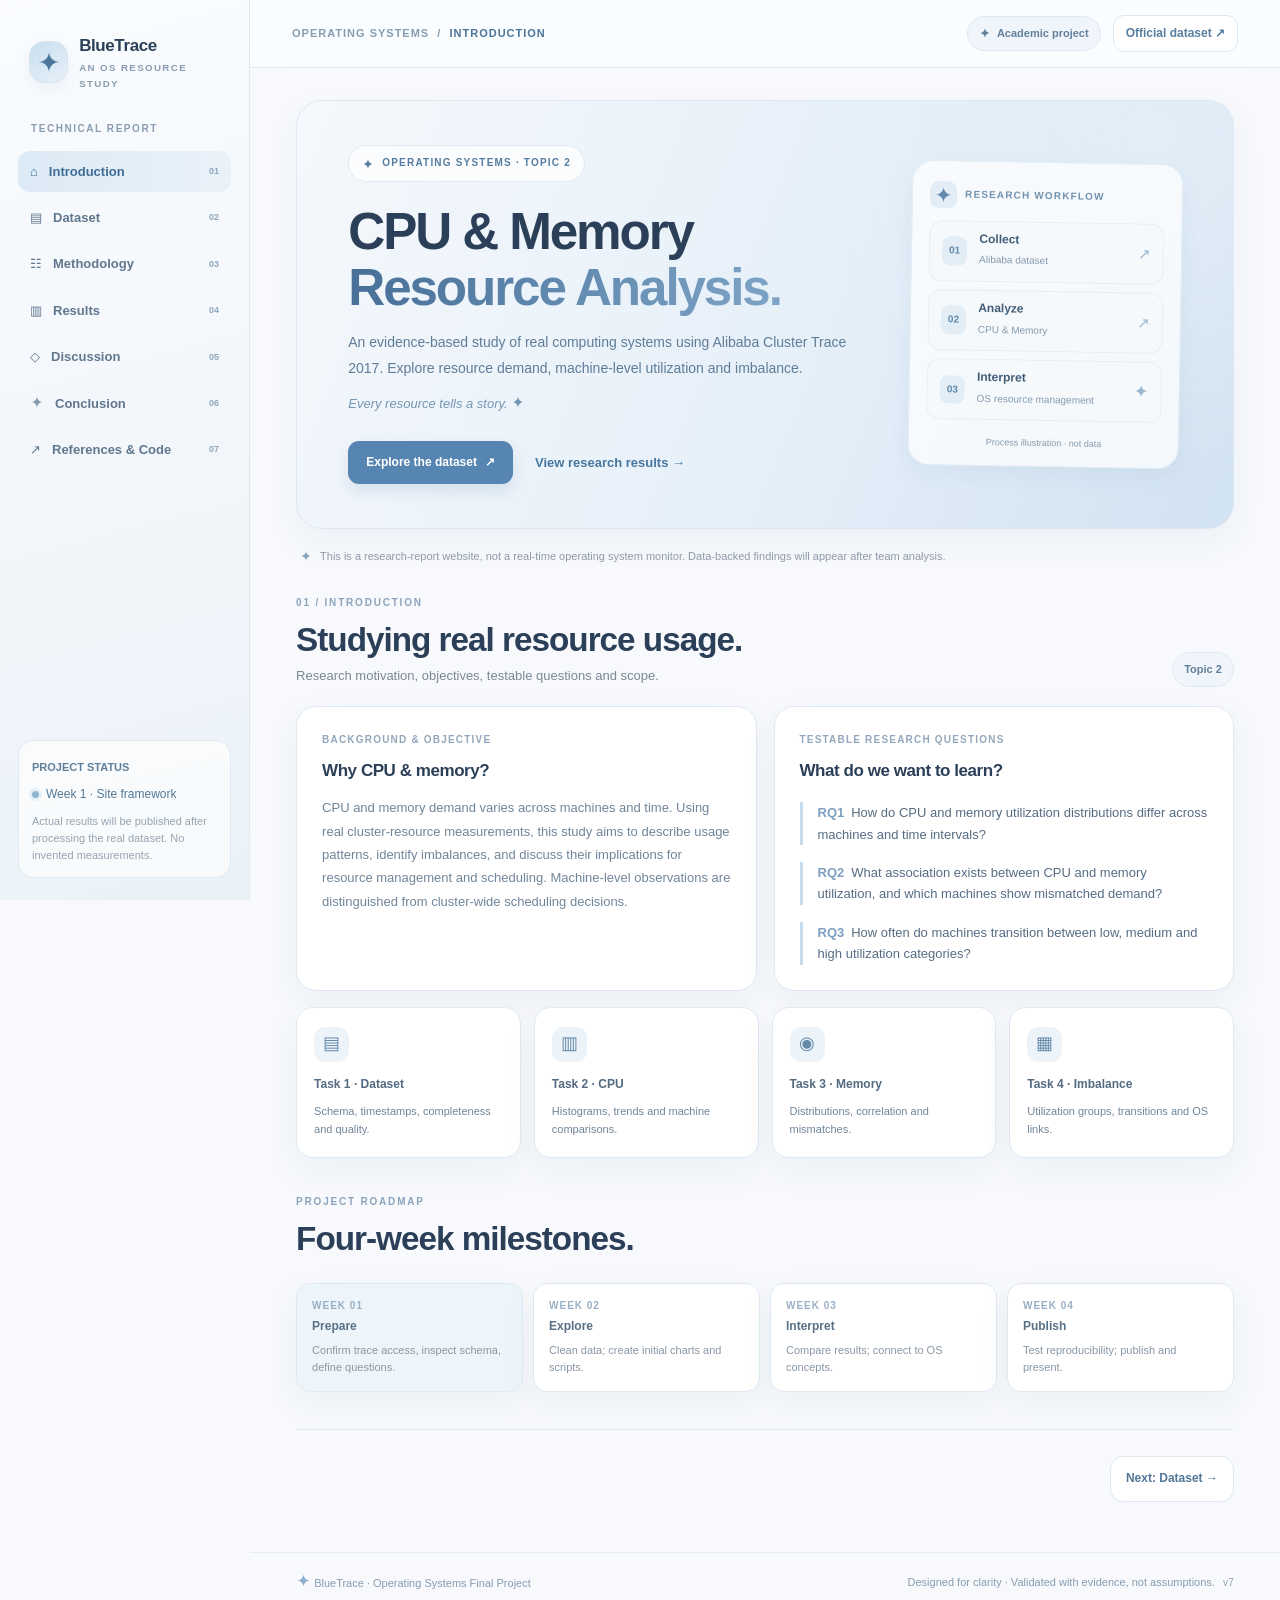
==== commit af10cbcf: "Add files via upload" ====
--- a/index.html
+++ b/index.html
@@ -21,7 +21,7 @@
     .databox{display:grid;grid-template-columns:1.1fr .9fr;gap:17px}.source{background:linear-gradient(135deg,#f6f9fc 0,#fff 90%)}.source-link{display:inline-flex;align-items:center;font-size:12px;font-weight:750;margin-top:17px}.schema{width:100%;border-collapse:collapse;min-width:590px}.schema th{text-align:left;font-size:11px;color:#8ba0b6;font-weight:700;padding:11px 12px;border-bottom:1px solid #ebf0f5;background:#fafbfd}.schema td{padding:11px 12px;border-bottom:1px solid #f4f6f8;color:#6f8090;font-size:12px}.schema td:first-child{color:#455f7c;font-weight:650}.scroll{overflow-x:auto;border-radius:12px}.muted{color:#8997a4;font-size:11px;line-height:1.7}.stat-grid{display:grid;grid-template-columns:repeat(4,1fr);gap:13px;margin:18px 0}.stat{padding:18px;background:#fff;border:1px solid var(--line);border-radius:16px}.stat b{font-size:23px;letter-spacing:-.6px;display:block;color:#5e83a5}.stat span{font-size:10px;color:#96a4b2;font-weight:700;letter-spacing:.6px}.list{margin:11px 0 0;padding-left:18px;font-size:12px;color:#7b8996;line-height:1.95}.list li{margin-bottom:3px}.method{display:flex;align-items:stretch;gap:12px;flex-wrap:wrap}.step{flex:1 1 155px;padding:18px;border:1px solid var(--line);border-radius:16px;background:#fff}.step span{font-size:10px;color:#9ab1c5;font-weight:800}.step b{font-size:12px;display:block;margin-top:5px;color:#526c89}.step p{font-size:11px;color:#8897a5;margin:7px 0 0;line-height:1.6}.meth-card{margin-top:16px}.tag{font-size:10px;background:#f3f7fb;color:#708eab;border-radius:10px;padding:5px 9px;display:inline-block;font-weight:750}.table-note{font-size:11px;color:#8a99a6;margin-top:10px}
     .result-notice{background:#f4f8fb;border:1px solid #e7edf4;border-radius:16px;padding:17px 20px;display:flex;align-items:start;gap:13px;margin-bottom:17px;color:#6c8297;font-size:12px;line-height:1.7}.result-notice svg{flex:none;color:#81a3c2}.result-notice b{color:#516f8c}.figure-grid{display:grid;grid-template-columns:repeat(2,minmax(0,1fr));gap:16px}.figure-card{background:#fff;border:1px solid var(--line);border-radius:19px;padding:18px;box-shadow:var(--shadow);min-width:0}.figure-title{display:flex;justify-content:space-between;gap:9px;align-items:center;margin-bottom:12px}.figure-title h3{font-size:13px;letter-spacing:-.2px;margin:0}.fig-number{font-size:10px;color:#9bb1c4;font-weight:800}.figure-placeholder{height:202px;background:linear-gradient(#fafbfd,#fafbfd);border:1px dashed #e4ebf1;border-radius:13px;display:flex;flex-direction:column;align-items:center;justify-content:center;gap:9px;color:#a6b6c5;text-align:center;padding:15px}.placeholder-icon{font-size:27px;background:#f3f7fb;color:#9eb8d2;width:52px;height:52px;border-radius:16px;display:grid;place-items:center}.figure-placeholder b{font-size:12px;color:#8da1b3}.figure-placeholder span{font-size:10px}.figure-img{display:none;max-width:100%;width:100%;height:auto;border-radius:12px;border:1px solid #eef2f6}.figure-card.ready .figure-img{display:block}.figure-card.ready .figure-placeholder{display:none}.figure-caption{color:#8b9ba9;font-size:11px;line-height:1.7;margin:12px 2px 0;min-height:37px}.figure-card .tag{background:#f9fbfd;margin-top:12px}
     .preview{margin-top:19px;background:#fff;border:1px solid var(--line);border-radius:20px;padding:24px;box-shadow:var(--shadow)}.preview-head{display:flex;justify-content:space-between;align-items:start;gap:12px}.preview-head h3{margin:4px 0 6px;font-size:17px}.preview-head p{color:#8794a1;font-size:12px;line-height:1.7;margin:0}.upload-row{display:flex;gap:11px;align-items:center;flex-wrap:wrap;margin:19px 0 14px}.file-input{display:none}.chart-controls{display:flex;gap:11px;align-items:end;flex-wrap:wrap;margin-top:16px}.control{color:#77899d;font-size:11px;display:grid;gap:5px;font-weight:700}.control select{border:1px solid #e5ebf1;background:#fafbfd;color:#5f788d;border-radius:10px;padding:10px 12px;min-width:155px;font-size:12px;max-width:100%}.local-chart-box{height:240px;border:1px dashed #e4e9f0;border-radius:13px;margin-top:14px;position:relative;background:#fafbfd}.local-chart-box canvas{width:100%;height:100%;display:none}.chart-empty{position:absolute;inset:0;display:grid;place-items:center;font-size:12px;color:#9eadbb;padding:15px;text-align:center}.sample-status{color:#7c92a5;font-size:11px;line-height:1.75;margin:11px 0 0}.preview-metrics{display:flex;gap:10px;flex-wrap:wrap}.preview-metrics span{background:#f5f9fc;border-radius:9px;padding:6px 10px;font-size:11px;color:#637c92}
-    .discussion{display:grid;grid-template-columns:1fr 1fr;gap:16px}.discussion .card{position:relative;overflow:hidden}.discussion .card::after{content:"✧";position:absolute;right:20px;top:18px;color:#e0e9f1;font-size:30px}.discussion h3{padding-right:20px}.conclusion-box{background:linear-gradient(120deg,#f2f7fb,#fafbfd);border:1px solid #e5ecf2;border-radius:22px;padding:34px}.conclusion-box h3{margin:0 0 9px;font-size:19px}.conclusion-box p{font-size:13px;color:#798a9b;margin:0;line-height:1.85}.conclusion-items{display:grid;grid-template-columns:repeat(3,1fr);gap:12px;margin-top:18px}.conclusion-items div{background:#fff9;border:1px solid #e8eef4;border-radius:13px;padding:15px;font-size:12px;color:#6d859b}.conclusion-items span{display:block;font-size:10px;color:#9fb3c5;letter-spacing:1px;font-weight:760;margin-bottom:4px}.ref-list{display:grid;gap:10px}.ref-item{border:1px solid #ecf0f4;border-radius:12px;background:#fafcfd;padding:14px 16px;font-size:12px;color:#6c7c8c}.ref-item b{display:block;color:#546f8a;margin-bottom:3px}.ref-item a{word-break:break-word}.code{padding:13px 16px;background:#f5f8fc;border-radius:11px;color:#4f6b85;overflow-x:auto;font-size:12px}.roles{display:grid;grid-template-columns:repeat(3,1fr);gap:9px}.role{background:#fafbfd;border:1px solid #edf2f6;border-radius:11px;padding:12px;font-size:11px;color:#708597}.role b{display:block;color:#55738f;font-size:12px}.footer{padding:30px 0 10px;margin-top:75px;border-top:1px solid #ebf0f4;display:flex;justify-content:space-between;gap:10px;font-size:11px;color:#a8b1bb}.footer .flower{font-size:16px;color:#9ebbd5}
+    .discussion{display:grid;grid-template-columns:1fr 1fr;gap:16px}.discussion .card{position:relative;overflow:hidden}.discussion .card::after{content:none;position:absolute;right:20px;top:18px;color:#e0e9f1;font-size:30px}.discussion h3{padding-right:20px}.conclusion-box{background:linear-gradient(120deg,#f2f7fb,#fafbfd);border:1px solid #e5ecf2;border-radius:22px;padding:34px}.conclusion-box h3{margin:0 0 9px;font-size:19px}.conclusion-box p{font-size:13px;color:#798a9b;margin:0;line-height:1.85}.conclusion-items{display:grid;grid-template-columns:repeat(3,1fr);gap:12px;margin-top:18px}.conclusion-items div{background:#fff9;border:1px solid #e8eef4;border-radius:13px;padding:15px;font-size:12px;color:#6d859b}.conclusion-items span{display:block;font-size:10px;color:#9fb3c5;letter-spacing:1px;font-weight:760;margin-bottom:4px}.ref-list{display:grid;gap:10px}.ref-item{border:1px solid #ecf0f4;border-radius:12px;background:#fafcfd;padding:14px 16px;font-size:12px;color:#6c7c8c}.ref-item b{display:block;color:#546f8a;margin-bottom:3px}.ref-item a{word-break:break-word}.code{padding:13px 16px;background:#f5f8fc;border-radius:11px;color:#4f6b85;overflow-x:auto;font-size:12px}.roles{display:grid;grid-template-columns:repeat(3,1fr);gap:9px}.role{background:#fafbfd;border:1px solid #edf2f6;border-radius:11px;padding:12px;font-size:11px;color:#708597}.role b{display:block;color:#55738f;font-size:12px}.footer{padding:30px 0 10px;margin-top:75px;border-top:1px solid #ebf0f4;display:flex;justify-content:space-between;gap:10px;font-size:11px;color:#a8b1bb}.footer .flower{font-size:16px;color:#9ebbd5}
     @media(max-width:1180px){.app{grid-template-columns:220px minmax(0,1fr)}.container{padding:30px 27px 75px}.bar{padding:0 27px}.hero{padding:47px 35px}.hero-graphic{right:-100px;opacity:.6}}
     @media(max-width:900px){.task-grid{grid-template-columns:repeat(2,1fr)}.stat-grid{grid-template-columns:repeat(2,1fr)}.databox{grid-template-columns:1fr}.hero-graphic{display:none}.roles{grid-template-columns:repeat(2,1fr)}}
     @media(max-width:760px){.app{display:block}.side{position:fixed;left:0;top:0;width:260px;transform:translateX(-100%);transition:transform .23s;box-shadow:20px 0 35px #4c647f1e}.side.open{transform:translateX(0)}.scrim{position:fixed;inset:0;background:#2c425a66;z-index:19;display:none}.scrim.show{display:block}.mobile-toggle{display:block}.bar{height:60px;padding:0 17px}.breadcrumbs{font-size:10px}.bar-right .external{font-size:10px;padding:7px 9px}.container{padding:18px 15px 60px}.section{padding-top:57px;scroll-margin-top:58px}.hero{min-height:350px;padding:34px 27px}.hero h1{letter-spacing:-1.8px}.headline{align-items:start;flex-direction:column;gap:8px}.grid2,.discussion{grid-template-columns:1fr}.figure-grid{grid-template-columns:1fr}.grid3{grid-template-columns:1fr}.timeline{grid-template-columns:repeat(2,1fr)}.conclusion-items{grid-template-columns:1fr}.footer{margin-top:50px;flex-direction:column}.card{padding:20px}.preview{padding:19px}.hero-flower{font-size:37px}.preview-head{flex-direction:column}}
@@ -212,59 +212,74 @@
 @media print{.hero,.hero-v3{background:#F3F7FA!important}}
 
 
+
+/* V7: use deterministic, monochrome blue vector ornaments on all devices.
+   No emoji font fallback on iOS / Android. */
+.bt-spark-icon{display:inline-block;box-sizing:border-box;width:1em;height:1em;flex-shrink:0;vertical-align:-.12em;fill:currentColor;color:inherit}
+.logo .bt-spark-icon{width:24px;height:24px;vertical-align:middle}
+.nav-icon .bt-spark-icon{width:14px;height:14px}
+.micro .bt-spark-icon,.pill .bt-spark-icon{width:12px;height:12px}
+.process-orb .bt-spark-icon{width:19px;height:19px;vertical-align:middle}
+.process-top .bt-spark-icon{width:19px;height:19px}
+.hero-quote .bt-spark-icon{width:14px;height:14px}
+.note-line .bt-spark-icon{width:12px;height:12px}
+.page-footer .bt-spark-icon{width:15px;height:15px}
+.discussion .card::after{content:none!important}
+
+.build-tag{color:#93A8BB;font-size:10px;letter-spacing:.02em;margin-left:5px}
 </style>
-<link rel="stylesheet" href="assets/style.css">
+<link rel="stylesheet" href="assets/style.css?v=7">
 
 </head>
-<body data-page="introduction">
+<body data-ui-version="7" data-page="introduction">
 <a href="#main-content" class="skip-link">Skip to content</a>
 <div class="scrim" id="scrim" aria-hidden="true"></div>
 <div class="app">
 <aside class="side" id="sidebar" aria-label="Report navigation" aria-hidden="false">
   <div class="sidebar-top">
-  <a href="index.html" class="brand"><span class="logo" aria-hidden="true">✳</span><span><strong>BlueTrace</strong><small>AN OS RESOURCE STUDY</small></span></a>
+  <a href="index.html?v=7" class="brand"><span class="logo" aria-hidden="true"><svg class="bt-spark-icon" viewBox="0 0 24 24" aria-hidden="true" focusable="false"><path fill="currentColor" d="M12 1.5C12 7.35 16.65 12 22.5 12C16.65 12 12 16.65 12 22.5C12 16.65 7.35 12 1.5 12C7.35 12 12 7.35 12 1.5Z"/></svg></span><span><strong>BlueTrace</strong><small>AN OS RESOURCE STUDY</small></span></a>
   <button class="menu-close" type="button" id="menuClose" aria-label="Close navigation">×</button>
   </div>
   <div class="nav-caption">TECHNICAL REPORT</div>
-  <nav aria-label="Report pages"><a class="nav-link active" href="index.html" aria-current="page"><span class="nav-icon" aria-hidden="true">⌂</span> Introduction <span class="num">01</span></a>
-<a class="nav-link" href="dataset.html" ><span class="nav-icon" aria-hidden="true">▤</span> Dataset <span class="num">02</span></a>
-<a class="nav-link" href="methodology.html" ><span class="nav-icon" aria-hidden="true">☷</span> Methodology <span class="num">03</span></a>
-<a class="nav-link" href="results.html" ><span class="nav-icon" aria-hidden="true">▥</span> Results <span class="num">04</span></a>
-<a class="nav-link" href="discussion.html" ><span class="nav-icon" aria-hidden="true">◇</span> Discussion <span class="num">05</span></a>
-<a class="nav-link" href="conclusion.html" ><span class="nav-icon" aria-hidden="true">✧</span> Conclusion <span class="num">06</span></a>
-<a class="nav-link" href="references.html" ><span class="nav-icon" aria-hidden="true">↗</span> References & Code <span class="num">07</span></a></nav>
+  <nav aria-label="Report pages"><a class="nav-link active" href="index.html?v=7" aria-current="page"><span class="nav-icon" aria-hidden="true">⌂</span> Introduction <span class="num">01</span></a>
+<a class="nav-link" href="dataset.html?v=7" ><span class="nav-icon" aria-hidden="true">▤</span> Dataset <span class="num">02</span></a>
+<a class="nav-link" href="methodology.html?v=7" ><span class="nav-icon" aria-hidden="true">☷</span> Methodology <span class="num">03</span></a>
+<a class="nav-link" href="results.html?v=7" ><span class="nav-icon" aria-hidden="true">▥</span> Results <span class="num">04</span></a>
+<a class="nav-link" href="discussion.html?v=7" ><span class="nav-icon" aria-hidden="true">◇</span> Discussion <span class="num">05</span></a>
+<a class="nav-link" href="conclusion.html?v=7" ><span class="nav-icon" aria-hidden="true"><svg class="bt-spark-icon" viewBox="0 0 24 24" aria-hidden="true" focusable="false"><path fill="currentColor" d="M12 1.5C12 7.35 16.65 12 22.5 12C16.65 12 12 16.65 12 22.5C12 16.65 7.35 12 1.5 12C7.35 12 12 7.35 12 1.5Z"/></svg></span> Conclusion <span class="num">06</span></a>
+<a class="nav-link" href="references.html?v=7" ><span class="nav-icon" aria-hidden="true">↗</span> References & Code <span class="num">07</span></a></nav>
   <div class="side-bottom"><b>PROJECT STATUS</b><div class="tiny-status"><span class="dot"></span><span id="progress-label">Week 1 · Site framework</span></div><p>Actual results will be published after processing the real dataset. No invented measurements.</p></div>
 </aside>
 <div class="main">
-<header class="bar"><div class="bar-lead" style="display:flex;align-items:center;gap:11px;min-width:0"><button class="mobile-toggle" id="menuBtn" type="button" aria-label="Open navigation menu" aria-controls="sidebar" aria-expanded="false"><span aria-hidden="true">☰</span></button><div class="breadcrumbs">OPERATING SYSTEMS &nbsp;/&nbsp; <strong>INTRODUCTION</strong></div></div><div class="bar-right"><span class="pill">✳ Academic project</span><a class="external" href="https://github.com/alibaba/clusterdata/tree/master/cluster-trace-v2017" target="_blank" rel="noopener noreferrer">Official dataset ↗</a></div></header>
+<header class="bar"><div class="bar-lead" style="display:flex;align-items:center;gap:11px;min-width:0"><button class="mobile-toggle" id="menuBtn" type="button" aria-label="Open navigation menu" aria-controls="sidebar" aria-expanded="false"><span aria-hidden="true">☰</span></button><div class="breadcrumbs">OPERATING SYSTEMS &nbsp;/&nbsp; <strong>INTRODUCTION</strong></div></div><div class="bar-right"><span class="pill"><svg class="bt-spark-icon" viewBox="0 0 24 24" aria-hidden="true" focusable="false"><path fill="currentColor" d="M12 1.5C12 7.35 16.65 12 22.5 12C16.65 12 12 16.65 12 22.5C12 16.65 7.35 12 1.5 12C7.35 12 12 7.35 12 1.5Z"/></svg> Academic project</span><a class="external" href="https://github.com/alibaba/clusterdata/tree/master/cluster-trace-v2017" target="_blank" rel="noopener noreferrer">Official dataset ↗</a></div></header>
 <main class="container" id="main-content" tabindex="-1">
 <section class="page-section" id="introduction">
 
 <div class="hero hero-v3">
 <div class="hero-copy">
-<span class="micro"><span aria-hidden="true" class="mini-sparkle">✳</span> OPERATING SYSTEMS · TOPIC 2</span>
+<span class="micro"><span aria-hidden="true" class="mini-sparkle"><svg class="bt-spark-icon" viewBox="0 0 24 24" aria-hidden="true" focusable="false"><path fill="currentColor" d="M12 1.5C12 7.35 16.65 12 22.5 12C16.65 12 12 16.65 12 22.5C12 16.65 7.35 12 1.5 12C7.35 12 12 7.35 12 1.5Z"/></svg></span> OPERATING SYSTEMS · TOPIC 2</span>
 <h1>CPU &amp; Memory<br/><em>Resource Analysis.</em></h1>
 <p class="hero-subtitle">An evidence-based study of real computing systems using Alibaba Cluster Trace 2017. Explore resource demand, machine-level utilization and imbalance.</p>
-<p class="hero-quote">Every resource tells a story. <span aria-hidden="true">✧</span></p>
-<div class="actions"><a class="btn primary" href="dataset.html">Explore the dataset <span aria-hidden="true">↗</span></a><a class="text-action" href="results.html">View research results <span aria-hidden="true">→</span></a></div>
+<p class="hero-quote">Every resource tells a story. <span aria-hidden="true"><svg class="bt-spark-icon" viewBox="0 0 24 24" aria-hidden="true" focusable="false"><path fill="currentColor" d="M12 1.5C12 7.35 16.65 12 22.5 12C16.65 12 12 16.65 12 22.5C12 16.65 7.35 12 1.5 12C7.35 12 12 7.35 12 1.5Z"/></svg></span></p>
+<div class="actions"><a class="btn primary" href="dataset.html?v=7">Explore the dataset <span aria-hidden="true">↗</span></a><a class="text-action" href="results.html?v=7">View research results <span aria-hidden="true">→</span></a></div>
 </div>
 <div aria-label="Project workflow illustration, not measured data" class="hero-process" role="img">
-<div class="process-top"><span class="process-orb">✳</span><span>RESEARCH WORKFLOW</span></div>
+<div class="process-top"><span class="process-orb"><svg class="bt-spark-icon" viewBox="0 0 24 24" aria-hidden="true" focusable="false"><path fill="currentColor" d="M12 1.5C12 7.35 16.65 12 22.5 12C16.65 12 12 16.65 12 22.5C12 16.65 7.35 12 1.5 12C7.35 12 12 7.35 12 1.5Z"/></svg></span><span>RESEARCH WORKFLOW</span></div>
 <div class="process-step"><span class="process-index">01</span><span><b>Collect</b><small>Alibaba dataset</small></span><span class="step-symbol">↗</span></div>
 <div class="process-step"><span class="process-index">02</span><span><b>Analyze</b><small>CPU &amp; Memory</small></span><span class="step-symbol">↗</span></div>
-<div class="process-step"><span class="process-index">03</span><span><b>Interpret</b><small>OS resource management</small></span><span class="step-symbol">✧</span></div>
+<div class="process-step"><span class="process-index">03</span><span><b>Interpret</b><small>OS resource management</small></span><span class="step-symbol"><svg class="bt-spark-icon" viewBox="0 0 24 24" aria-hidden="true" focusable="false"><path fill="currentColor" d="M12 1.5C12 7.35 16.65 12 22.5 12C16.65 12 12 16.65 12 22.5C12 16.65 7.35 12 1.5 12C7.35 12 12 7.35 12 1.5Z"/></svg></span></div>
 <span class="visual-note">Process illustration · not data</span>
 </div>
 </div>
-<div class="note-line"><span>✳</span> This is a research-report website, not a real-time operating system monitor. Data-backed findings will appear after team analysis.</div>
+<div class="note-line"><span><svg class="bt-spark-icon" viewBox="0 0 24 24" aria-hidden="true" focusable="false"><path fill="currentColor" d="M12 1.5C12 7.35 16.65 12 22.5 12C16.65 12 12 16.65 12 22.5C12 16.65 7.35 12 1.5 12C7.35 12 12 7.35 12 1.5Z"/></svg></span> This is a research-report website, not a real-time operating system monitor. Data-backed findings will appear after team analysis.</div>
 <div class="headline"><div><span class="overline">01 / INTRODUCTION</span><h2>Studying real resource usage.</h2><p>Research motivation, objectives, testable questions and scope.</p></div><span class="pill">Topic 2</span></div>
 <div class="grid2"><article class="card"><span class="kicker">BACKGROUND &amp; OBJECTIVE</span><h3>Why CPU &amp; memory?</h3><p>CPU and memory demand varies across machines and time. Using real cluster-resource measurements, this study aims to describe usage patterns, identify imbalances, and discuss their implications for resource management and scheduling. Machine-level observations are distinguished from cluster-wide scheduling decisions.</p></article><article class="card"><span class="kicker">TESTABLE RESEARCH QUESTIONS</span><h3>What do we want to learn?</h3><div class="question"><span class="qnum">RQ1</span>How do CPU and memory utilization distributions differ across machines and time intervals?</div><div class="question"><span class="qnum">RQ2</span>What association exists between CPU and memory utilization, and which machines show mismatched demand?</div><div class="question"><span class="qnum">RQ3</span>How often do machines transition between low, medium and high utilization categories?</div></article></div>
 <div class="task-grid"><article class="task"><div class="task-icon">▤</div><b>Task 1 · Dataset</b><p>Schema, timestamps, completeness and quality.</p></article><article class="task"><div class="task-icon">▥</div><b>Task 2 · CPU</b><p>Histograms, trends and machine comparisons.</p></article><article class="task"><div class="task-icon">◉</div><b>Task 3 · Memory</b><p>Distributions, correlation and mismatches.</p></article><article class="task"><div class="task-icon">▦</div><b>Task 4 · Imbalance</b><p>Utilization groups, transitions and OS links.</p></article></div>
 <div class="headline" style="margin-top:30px"><div><span class="overline">PROJECT ROADMAP</span><h2>Four-week milestones.</h2></div></div><div class="timeline"><div class="week"><small>WEEK 01</small><strong>Prepare</strong><p>Confirm trace access, inspect schema, define questions.</p></div><div class="week"><small>WEEK 02</small><strong>Explore</strong><p>Clean data; create initial charts and scripts.</p></div><div class="week"><small>WEEK 03</small><strong>Interpret</strong><p>Compare results; connect to OS concepts.</p></div><div class="week"><small>WEEK 04</small><strong>Publish</strong><p>Test reproducibility; publish and present.</p></div></div>
 </section>
-<nav class="page-nav" aria-label="Report page navigation"><span style="flex:1"></span><a href="dataset.html">Next: Dataset →</a></nav>
+<nav class="page-nav" aria-label="Report page navigation"><span style="flex:1"></span><a href="dataset.html?v=7">Next: Dataset →</a></nav>
 </main>
-<footer class="page-footer"><span><span class="little-flower">✳</span> BlueTrace · Operating Systems Final Project</span><span>Designed for clarity · Validated with evidence, not assumptions.</span></footer>
+<footer class="page-footer"><span><span class="little-flower"><svg class="bt-spark-icon" viewBox="0 0 24 24" aria-hidden="true" focusable="false"><path fill="currentColor" d="M12 1.5C12 7.35 16.65 12 22.5 12C16.65 12 12 16.65 12 22.5C12 16.65 7.35 12 1.5 12C7.35 12 12 7.35 12 1.5Z"/></svg></span> BlueTrace · Operating Systems Final Project</span><span>Designed for clarity · Validated with evidence, not assumptions. <span class="build-tag">v7</span></span></footer>
 </div></div>
 
 <!-- Inline navigation fallback: hamburger menu still works if the assets folder is unavailable. -->
@@ -316,7 +331,7 @@
 })();
 </script>
 <!-- Real data metadata is optional until analysis is completed. -->
-<script src="assets/results/results.js"></script>
+<script src="assets/results/results.js?v=7"></script>
 <script>
 (() => {
 'use strict';
--- a/assets/style.css
+++ b/assets/style.css
@@ -0,0 +1,216 @@
+
+    :root { --ink:#2e3c4e; --muted:#788493; --soft:#fafbfd; --white:#fff; --line:#ebf0f4; --blue:#6b8db4; --blue-deep:#506c8e; --blue-pale:#eef4f9; --mint:#e6f7f7; --pink:#fdf0f5; --shadow:0 12px 36px rgba(90,133,177,.075); --round:20px; }
+    * {box-sizing:border-box} html {scroll-behavior:smooth} body {margin:0;background:#fafbfd;color:var(--ink);font-family:Inter,-apple-system,BlinkMacSystemFont,"Segoe UI",Arial,sans-serif;line-height:1.65;font-size:15px} a{color:#4b76a4} button,input,select {font:inherit} button{cursor:pointer} ::selection{background:#d7e5ef;color:#324e6f} :focus-visible{outline:3px solid #7ca8d1;outline-offset:3px}
+    .app{display:grid;grid-template-columns:250px minmax(0,1fr);min-height:100vh;max-width:1680px;margin:auto}
+    .side{height:100vh;position:sticky;top:0;border-right:1px solid var(--line);padding:30px 18px 22px;background:linear-gradient(160deg,#fafcfd 0%,#f9fbfd 75%,#f5f9fc);display:flex;flex-direction:column;z-index:20}
+    .brand{display:flex;gap:11px;align-items:center;padding:2px 11px 29px;text-decoration:none;color:var(--ink)}.logo{width:42px;height:42px;display:grid;place-items:center;background:linear-gradient(140deg,#bed4e6,#e6edf6);border:1px solid #d2deea;border-radius:15px;color:#546f8d;font-size:25px;box-shadow:0 7px 18px #e4ecf4}.brand strong{font-size:17px;letter-spacing:-.4px;display:block}.brand small{display:block;font-size:9.7px;letter-spacing:1.4px;color:#909daa;font-weight:700}.nav-caption{padding:0 13px;margin:0 0 13px;color:#a0acba;font-size:10px;font-weight:750;letter-spacing:1.55px}.side nav{display:grid;gap:5px}.nav-link{display:flex;gap:11px;align-items:center;padding:10px 12px;border-radius:12px;color:#748292;text-decoration:none;font-size:13px;font-weight:570;transition:.2s}.nav-link svg{flex:none;opacity:.72}.nav-link:hover{background:#f3f7fb;color:#466f9a}.nav-link.active{background:linear-gradient(95deg,#e6eef6,#f1f6fa);color:#416b93;font-weight:770}.nav-link.active svg{opacity:1}.nav-link .num{margin-left:auto;font-size:9px;color:#a7b6c7}.side-bottom{margin-top:auto;padding:13px;background:#ffffffa8;border:1px solid #e7edf4;border-radius:15px}.side-bottom b{font-size:11px;color:#708295}.side-bottom p{font-size:11px;color:#96a4b1;line-height:1.55;margin:8px 0 0}.tiny-status{display:flex;align-items:center;gap:7px;font-size:12px;color:#59748f;margin-top:6px}.dot{width:7px;height:7px;display:inline-block;border-radius:50%;background:#9abbd9;box-shadow:0 0 0 3px #f0f5fa}
+    .main{min-width:0}.bar{height:68px;padding:0 42px;background:#fff9;backdrop-filter:blur(14px);border-bottom:1px solid #eff3f7;position:sticky;top:0;z-index:10;display:flex;align-items:center;justify-content:space-between;gap:12px}.breadcrumbs{font-size:11px;letter-spacing:1px;color:#929fac;font-weight:700}.breadcrumbs strong{color:#536e8b}.bar-right{display:flex;align-items:center;gap:12px}.external{border:1px solid #e5ecf2;background:#fff;border-radius:11px;color:#667f9b;padding:8px 12px;font-size:12px;text-decoration:none;white-space:nowrap;font-weight:650}.external:hover{background:#f3f7fb}.mobile-toggle{display:none;background:#f3f7fb;border:0;border-radius:10px;padding:7px 10px;font-size:19px;color:#587a9b}
+    .container{max-width:1190px;margin:0 auto;padding:32px 42px 96px}.section{padding-top:74px;scroll-margin-top:68px}.section:first-child{padding-top:0}.hero{border-radius:28px;min-height:400px;overflow:hidden;position:relative;padding:51px 56px;background:radial-gradient(circle at 79% 24%,#d7e6f1 0%,transparent 30%),radial-gradient(circle at 100% 100%,#dfe9f1 0%,transparent 38%),linear-gradient(115deg,#f1f6fa 0%,#f8fbfd 53%,#eaeff7 100%);border:1px solid #e9eff7;display:flex;align-items:center;box-shadow:var(--shadow)}.hero-copy{max-width:630px;position:relative;z-index:2}.micro{display:inline-flex;align-items:center;gap:8px;background:#ffffffad;border:1px solid #eaeff5;border-radius:40px;padding:7px 13px;color:#6c87a3;font-size:10px;font-weight:750;letter-spacing:1.2px}.hero h1{font-size:clamp(36px,4.2vw,61px);letter-spacing:-2.3px;line-height:1.16;margin:21px 0 16px;font-weight:780}.hero h1 em{font-style:normal;background:linear-gradient(95deg,#5379a0,#91b5d7);background-clip:text;color:transparent}.hero p{max-width:510px;color:#6d7f90;margin:0;font-size:14px;line-height:1.9}.actions{display:flex;gap:10px;flex-wrap:wrap;margin-top:26px}.btn{display:inline-flex;align-items:center;justify-content:center;gap:8px;border:1px solid transparent;border-radius:11px;padding:11px 17px;font-size:12px;font-weight:760;text-decoration:none;transition:transform .18s,box-shadow .18s,background .18s}.btn:hover{transform:translateY(-1px)}.primary{background:#6688ad;color:#fff;box-shadow:0 7px 15px #becfdb80}.primary:hover{background:#53799b}.outline{color:#607c97;background:#fff9;border-color:#e3eaf1}.outline:hover{background:#fff}.hero-flower{position:absolute;right:7%;top:9%;font-size:55px;color:#99bbd8;opacity:.45;transform:rotate(-18deg)}.hero-graphic{position:absolute;width:310px;right:-18px;bottom:-48px;transform:rotate(-9deg);opacity:.75;display:grid;gap:10px}.fakepanel{background:#ffffffa3;border:1px solid #fff;border-radius:19px;padding:14px;box-shadow:0 9px 22px #9bbad62a;backdrop-filter:blur(5px)}.fakepanel b{font-size:10px;letter-spacing:1px;color:#7695b1}.fakeline{height:7px;border-radius:8px;margin:10px 0;background:linear-gradient(90deg,#c8d9e7,#f1f7fa);width:75%}.fakeline.short{width:52%}.fakebar{height:42px;display:flex;align-items:end;gap:6px;margin-top:8px}.fakebar span{display:block;flex:1;background:linear-gradient(#b5cadc,#e5eff6);border-radius:5px 5px 3px 3px}.fakebar span:nth-child(1){height:36%}.fakebar span:nth-child(2){height:65%}.fakebar span:nth-child(3){height:48%}.fakebar span:nth-child(4){height:88%}.fakebar span:nth-child(5){height:57%}.fakebar span:nth-child(6){height:76%}.hero-note{font-size:9px;color:#88a0b2}.note-line{display:flex;align-items:center;gap:8px;font-size:11px;color:#909caa;margin:18px 4px 24px}.note-line svg{color:#84a4be;flex:none}
+    .headline{display:flex;align-items:end;justify-content:space-between;gap:16px;margin:0 0 19px}.overline{color:#8ba4bd;font-size:10px;font-weight:780;letter-spacing:1.8px;text-transform:uppercase}.headline h2{font-size:clamp(25px,2.6vw,35px);margin:6px 0 5px;letter-spacing:-1px;line-height:1.2}.headline p{margin:0;color:#7b8896;font-size:13px;max-width:710px}.pill{display:inline-flex;align-items:center;gap:6px;color:#788ca2;background:#f3f7fb;border:1px solid #e7edf4;border-radius:24px;padding:7px 11px;font-size:11px;font-weight:760;white-space:nowrap}.grid2{display:grid;grid-template-columns:1fr 1fr;gap:17px}.grid3{display:grid;grid-template-columns:repeat(3,1fr);gap:16px}.card{border:1px solid var(--line);background:#fff;border-radius:var(--round);padding:25px;box-shadow:var(--shadow);min-width:0}.card h3{margin:0 0 11px;font-size:17px;letter-spacing:-.45px}.card p{font-size:13px;line-height:1.8;color:#768492;margin:0}.card .card-lead{color:#697b8d}.kicker{font-size:10px;font-weight:800;color:#93a7bc;letter-spacing:1.2px;display:block;margin-bottom:9px}.question{border-left:3px solid #c7d8e6;padding-left:15px;margin-top:17px;font-size:13px;color:#566c84}.qnum{font-weight:850;color:#7da0c0;margin-right:7px}.task-grid{display:grid;grid-template-columns:repeat(4,1fr);gap:13px;margin-top:16px}.task{border:1px solid #e7edf4;border-radius:17px;padding:19px 17px;background:#fff;min-height:145px}.task-icon{width:35px;height:35px;display:grid;place-items:center;font-size:18px;background:#f4f8fb;color:#7e9fbf;border-radius:11px;margin-bottom:13px}.task b{display:block;font-size:12px;color:#536a81}.task p{font-size:11px;color:#90a0ae;line-height:1.65;margin:7px 0 0}.timeline{display:grid;grid-template-columns:repeat(4,1fr);gap:10px;margin-top:19px}.week{border:1px solid #eaeff4;border-radius:14px;background:#fff;padding:14px 15px}.week:first-child{background:#f3f7fb;border-color:#e0e9f1}.week small{display:block;color:#99afc3;font-size:10px;font-weight:800;letter-spacing:1px}.week strong{font-size:12px;color:#587086;display:block;margin-top:3px}.week p{color:#8a97a5;font-size:11px;line-height:1.6;margin:5px 0 0}
+    .databox{display:grid;grid-template-columns:1.1fr .9fr;gap:17px}.source{background:linear-gradient(135deg,#f6f9fc 0,#fff 90%)}.source-link{display:inline-flex;align-items:center;font-size:12px;font-weight:750;margin-top:17px}.schema{width:100%;border-collapse:collapse;min-width:590px}.schema th{text-align:left;font-size:11px;color:#8ba0b6;font-weight:700;padding:11px 12px;border-bottom:1px solid #ebf0f5;background:#fafbfd}.schema td{padding:11px 12px;border-bottom:1px solid #f4f6f8;color:#6f8090;font-size:12px}.schema td:first-child{color:#455f7c;font-weight:650}.scroll{overflow-x:auto;border-radius:12px}.muted{color:#8997a4;font-size:11px;line-height:1.7}.stat-grid{display:grid;grid-template-columns:repeat(4,1fr);gap:13px;margin:18px 0}.stat{padding:18px;background:#fff;border:1px solid var(--line);border-radius:16px}.stat b{font-size:23px;letter-spacing:-.6px;display:block;color:#5e83a5}.stat span{font-size:10px;color:#96a4b2;font-weight:700;letter-spacing:.6px}.list{margin:11px 0 0;padding-left:18px;font-size:12px;color:#7b8996;line-height:1.95}.list li{margin-bottom:3px}.method{display:flex;align-items:stretch;gap:12px;flex-wrap:wrap}.step{flex:1 1 155px;padding:18px;border:1px solid var(--line);border-radius:16px;background:#fff}.step span{font-size:10px;color:#9ab1c5;font-weight:800}.step b{font-size:12px;display:block;margin-top:5px;color:#526c89}.step p{font-size:11px;color:#8897a5;margin:7px 0 0;line-height:1.6}.meth-card{margin-top:16px}.tag{font-size:10px;background:#f3f7fb;color:#708eab;border-radius:10px;padding:5px 9px;display:inline-block;font-weight:750}.table-note{font-size:11px;color:#8a99a6;margin-top:10px}
+    .result-notice{background:#f4f8fb;border:1px solid #e7edf4;border-radius:16px;padding:17px 20px;display:flex;align-items:start;gap:13px;margin-bottom:17px;color:#6c8297;font-size:12px;line-height:1.7}.result-notice svg{flex:none;color:#81a3c2}.result-notice b{color:#516f8c}.figure-grid{display:grid;grid-template-columns:repeat(2,minmax(0,1fr));gap:16px}.figure-card{background:#fff;border:1px solid var(--line);border-radius:19px;padding:18px;box-shadow:var(--shadow);min-width:0}.figure-title{display:flex;justify-content:space-between;gap:9px;align-items:center;margin-bottom:12px}.figure-title h3{font-size:13px;letter-spacing:-.2px;margin:0}.fig-number{font-size:10px;color:#9bb1c4;font-weight:800}.figure-placeholder{height:202px;background:linear-gradient(#fafbfd,#fafbfd);border:1px dashed #e4ebf1;border-radius:13px;display:flex;flex-direction:column;align-items:center;justify-content:center;gap:9px;color:#a6b6c5;text-align:center;padding:15px}.placeholder-icon{font-size:27px;background:#f3f7fb;color:#9eb8d2;width:52px;height:52px;border-radius:16px;display:grid;place-items:center}.figure-placeholder b{font-size:12px;color:#8da1b3}.figure-placeholder span{font-size:10px}.figure-img{display:none;max-width:100%;width:100%;height:auto;border-radius:12px;border:1px solid #eef2f6}.figure-card.ready .figure-img{display:block}.figure-card.ready .figure-placeholder{display:none}.figure-caption{color:#8b9ba9;font-size:11px;line-height:1.7;margin:12px 2px 0;min-height:37px}.figure-card .tag{background:#f9fbfd;margin-top:12px}
+    .preview{margin-top:19px;background:#fff;border:1px solid var(--line);border-radius:20px;padding:24px;box-shadow:var(--shadow)}.preview-head{display:flex;justify-content:space-between;align-items:start;gap:12px}.preview-head h3{margin:4px 0 6px;font-size:17px}.preview-head p{color:#8794a1;font-size:12px;line-height:1.7;margin:0}.upload-row{display:flex;gap:11px;align-items:center;flex-wrap:wrap;margin:19px 0 14px}.file-input{display:none}.chart-controls{display:flex;gap:11px;align-items:end;flex-wrap:wrap;margin-top:16px}.control{color:#77899d;font-size:11px;display:grid;gap:5px;font-weight:700}.control select{border:1px solid #e5ebf1;background:#fafbfd;color:#5f788d;border-radius:10px;padding:10px 12px;min-width:155px;font-size:12px;max-width:100%}.local-chart-box{height:240px;border:1px dashed #e4e9f0;border-radius:13px;margin-top:14px;position:relative;background:#fafbfd}.local-chart-box canvas{width:100%;height:100%;display:none}.chart-empty{position:absolute;inset:0;display:grid;place-items:center;font-size:12px;color:#9eadbb;padding:15px;text-align:center}.sample-status{color:#7c92a5;font-size:11px;line-height:1.75;margin:11px 0 0}.preview-metrics{display:flex;gap:10px;flex-wrap:wrap}.preview-metrics span{background:#f5f9fc;border-radius:9px;padding:6px 10px;font-size:11px;color:#637c92}
+    .discussion{display:grid;grid-template-columns:1fr 1fr;gap:16px}.discussion .card{position:relative;overflow:hidden}.discussion .card::after{content:none;position:absolute;right:20px;top:18px;color:#e0e9f1;font-size:30px}.discussion h3{padding-right:20px}.conclusion-box{background:linear-gradient(120deg,#f2f7fb,#fafbfd);border:1px solid #e5ecf2;border-radius:22px;padding:34px}.conclusion-box h3{margin:0 0 9px;font-size:19px}.conclusion-box p{font-size:13px;color:#798a9b;margin:0;line-height:1.85}.conclusion-items{display:grid;grid-template-columns:repeat(3,1fr);gap:12px;margin-top:18px}.conclusion-items div{background:#fff9;border:1px solid #e8eef4;border-radius:13px;padding:15px;font-size:12px;color:#6d859b}.conclusion-items span{display:block;font-size:10px;color:#9fb3c5;letter-spacing:1px;font-weight:760;margin-bottom:4px}.ref-list{display:grid;gap:10px}.ref-item{border:1px solid #ecf0f4;border-radius:12px;background:#fafcfd;padding:14px 16px;font-size:12px;color:#6c7c8c}.ref-item b{display:block;color:#546f8a;margin-bottom:3px}.ref-item a{word-break:break-word}.code{padding:13px 16px;background:#f5f8fc;border-radius:11px;color:#4f6b85;overflow-x:auto;font-size:12px}.roles{display:grid;grid-template-columns:repeat(3,1fr);gap:9px}.role{background:#fafbfd;border:1px solid #edf2f6;border-radius:11px;padding:12px;font-size:11px;color:#708597}.role b{display:block;color:#55738f;font-size:12px}.footer{padding:30px 0 10px;margin-top:75px;border-top:1px solid #ebf0f4;display:flex;justify-content:space-between;gap:10px;font-size:11px;color:#a8b1bb}.footer .flower{font-size:16px;color:#9ebbd5}
+    @media(max-width:1180px){.app{grid-template-columns:220px minmax(0,1fr)}.container{padding:30px 27px 75px}.bar{padding:0 27px}.hero{padding:47px 35px}.hero-graphic{right:-100px;opacity:.6}}
+    @media(max-width:900px){.task-grid{grid-template-columns:repeat(2,1fr)}.stat-grid{grid-template-columns:repeat(2,1fr)}.databox{grid-template-columns:1fr}.hero-graphic{display:none}.roles{grid-template-columns:repeat(2,1fr)}}
+    @media(max-width:760px){.app{display:block}.side{position:fixed;left:0;top:0;width:260px;transform:translateX(-100%);transition:transform .23s;box-shadow:20px 0 35px #4c647f1e}.side.open{transform:translateX(0)}.scrim{position:fixed;inset:0;background:#2c425a66;z-index:19;display:none}.scrim.show{display:block}.mobile-toggle{display:block}.bar{height:60px;padding:0 17px}.breadcrumbs{font-size:10px}.bar-right .external{font-size:10px;padding:7px 9px}.container{padding:18px 15px 60px}.section{padding-top:57px;scroll-margin-top:58px}.hero{min-height:350px;padding:34px 27px}.hero h1{letter-spacing:-1.8px}.headline{align-items:start;flex-direction:column;gap:8px}.grid2,.discussion{grid-template-columns:1fr}.figure-grid{grid-template-columns:1fr}.grid3{grid-template-columns:1fr}.timeline{grid-template-columns:repeat(2,1fr)}.conclusion-items{grid-template-columns:1fr}.footer{margin-top:50px;flex-direction:column}.card{padding:20px}.preview{padding:19px}.hero-flower{font-size:37px}.preview-head{flex-direction:column}}
+    @media(max-width:440px){.task-grid{grid-template-columns:1fr 1fr;gap:9px}.task{padding:15px 12px;min-height:150px}.hero{padding:30px 22px}.hero h1{font-size:37px}.stat-grid{gap:8px}.stat{padding:13px}.stat b{font-size:21px}.timeline{gap:8px}.week{padding:12px 10px}.roles{grid-template-columns:1fr}.external{display:none}}
+    @media(prefers-reduced-motion:reduce){html{scroll-behavior:auto}*,*:before,*:after{transition:none!important}}
+    @media print{.side,.bar,.preview,.actions,.footer{display:none!important}.app{display:block}.container{max-width:none;padding:0}.section{padding-top:25px;break-inside:avoid}.hero{min-height:0;box-shadow:none}.card{box-shadow:none}.figure-card{break-inside:avoid}}
+  
+
+/* Responsive multi-page upgrade — v3 */
+html{scroll-behavior:smooth}
+body{overflow-x:hidden;background:#fafbfd}
+.app{max-width:1880px}
+.main{min-height:100vh;display:flex;flex-direction:column}
+.container{width:100%;max-width:1260px;padding:32px clamp(24px,3.6vw,56px) 50px;flex:1}
+.page-section{padding:0;min-width:0;animation:page-in .28s ease both}
+@keyframes page-in{from{opacity:.5;transform:translateY(6px)}to{opacity:1;transform:none}}
+.side{z-index:80;overflow-y:auto;scrollbar-width:thin}
+.nav-link:focus-visible,.mobile-toggle:focus-visible,.menu-close:focus-visible{outline:3px solid #7aa0c9;outline-offset:3px}
+.nav-link[aria-current="page"]{background:linear-gradient(95deg,#e6eef6,#f1f6fa);color:#416b93;font-weight:770}
+.bar{z-index:30;flex-shrink:0;min-width:0}
+.menu-close{display:none;align-items:center;justify-content:center;border:1px solid #e2ebf3;background:white;color:#4f6a85;width:37px;height:37px;border-radius:11px;line-height:1;font-size:24px}
+.hero-v3{min-height:320px;padding:44px clamp(24px,4vw,56px);gap:35px;display:grid;grid-template-columns:minmax(0,1.65fr) minmax(225px,.85fr);background:radial-gradient(circle at 92% 8%,#ddeaf3 0%,transparent 35%),linear-gradient(116deg,#f2f6fa 0%,#fafcfd 50%,#e9f0f7 100%);box-shadow:0 15px 34px rgba(92,134,181,.07);border-radius:26px}
+.hero-v3 .hero-copy{max-width:740px}
+.hero-v3 h1{font-size:clamp(38px,4vw,61px);line-height:1.09;letter-spacing:-2.1px;margin:22px 0 14px}
+.hero-v3 .hero-subtitle{max-width:590px;font-size:14px;color:#7189a0;line-height:1.85;margin:0}
+.hero-v3 .hero-quote{font-size:13px;color:#7896b0;font-style:italic;margin:10px 0 0}
+.hero-v3 .actions{margin-top:24px;display:flex;gap:22px;align-items:center;flex-wrap:wrap}
+.text-action{font-size:13px;font-weight:720;color:#547a9c;text-decoration:none;white-space:nowrap}
+.text-action:hover{text-decoration:underline}
+.mini-sparkle{font-size:13px}
+.hero-process{background:#ffffffbe;border:1px solid #ebf1f6;box-shadow:0 12px 24px rgba(104,155,198,.08);border-radius:21px;align-self:center;padding:20px 17px 15px;position:relative;z-index:2;max-width:310px;width:100%;justify-self:end;transform:rotate(1deg)}
+.process-top{display:flex;align-items:center;gap:8px;font-size:10px;letter-spacing:1.15px;color:#8ba2b8;font-weight:800;margin:0 0 12px}
+.process-orb{width:27px;height:27px;border-radius:9px;background:#edf3f9;display:grid;place-items:center;color:#7fa6c6;font-size:17px}
+.process-step{background:#fafbfd;border:1px solid #f1f5f9;border-radius:13px;display:flex;align-items:center;gap:12px;margin:8px 0;padding:10px 12px;color:#4b5f73}
+.process-index{font-size:10px;color:#769ebe;background:#eef4f9;padding:6px 7px;border-radius:8px;font-weight:750}
+.process-step b{display:block;font-size:12px;line-height:1.2}
+.process-step small{color:#97a7b5;font-size:10px}
+.step-symbol{margin-left:auto;color:#b4c6d6}
+.visual-note{display:block;text-align:center;color:#a4b1be;font-size:9px;padding-top:7px}
+.page-nav{display:flex;justify-content:space-between;gap:14px;flex-wrap:wrap;padding:26px 0 0;margin-top:37px;border-top:1px solid #ebf0f5}
+.page-nav a{background:#fff;border:1px solid #e7edf3;color:#617c97;border-radius:13px;padding:12px 15px;font-size:12px;text-decoration:none;font-weight:700;transition:.2s}
+.page-nav a:hover{background:#f1f6fa;transform:translateY(-1px)}
+.page-footer{display:flex;justify-content:space-between;align-items:center;flex-wrap:wrap;gap:12px;padding:20px clamp(24px,3.6vw,56px);border-top:1px solid #eef2f6;font-size:11px;color:#98a6b6}
+.page-footer .little-flower{color:#8eb5d5}
+.results-intro{display:flex;align-items:flex-start;gap:13px;border:1px solid #ecf1f6;background:#f7fafc;border-radius:15px;padding:16px 18px;margin-bottom:20px}
+.results-intro p{margin:3px 0 0;font-size:12px;color:#7c8c9e}
+.results-intro b{font-size:13px;color:#58728e}
+.status-dot{background:#92b8d7;width:10px;height:10px;flex:none;border-radius:50%;margin-top:7px;box-shadow:0 0 0 4px #e8f0f7}
+.page-section>.headline:first-child{margin-top:3px}
+.figure-card,.card,.stat,.task,.week{min-width:0}
+button,input,select{max-width:100%}
+.scroll{max-width:100%;overflow-x:auto}
+.code{max-width:100%;white-space:pre-wrap;overflow-wrap:anywhere}
+.external{display:inline-flex;align-items:center;justify-content:center}
+.mobile-toggle{min-width:40px;min-height:40px;line-height:1;align-items:center;justify-content:center}
+.scrim{z-index:70}
+.body-menu-open{overflow:hidden}
+.skip-link{position:fixed;left:12px;top:-55px;background:#fff;color:#345a7a;padding:10px 16px;border-radius:10px;z-index:120}
+.skip-link:focus{top:10px}
+@media (max-width:1210px) and (min-width:901px){.app{grid-template-columns:220px minmax(0,1fr)}.side{padding-left:10px;padding-right:10px}.nav-link{font-size:12px}.hero-v3{grid-template-columns:minmax(0,1.6fr) minmax(198px,.8fr);gap:15px}.hero-v3 h1{font-size:clamp(36px,3.6vw,52px)}.hero-process{padding:15px 11px}.container{padding:26px 27px}}
+@media (max-width:900px){
+ .app{display:block}
+ .side{position:fixed;left:0;top:0;bottom:0;width:min(305px,85vw);height:100dvh;height:100vh;transform:translateX(-105%);transition:transform .25s ease;box-shadow:none;z-index:90;visibility:hidden;pointer-events:none;padding-top:22px}
+ .side.open{transform:translateX(0);box-shadow:24px 0 50px #354c6840;visibility:visible;pointer-events:auto}
+ .scrim{position:fixed;inset:0;background:rgba(27,50,77,.42);z-index:85;display:block;opacity:0;pointer-events:none;visibility:hidden;transition:opacity .2s,visibility .2s}
+ .scrim.show{opacity:1;pointer-events:auto;visibility:visible}
+ .mobile-toggle{display:inline-flex;position:relative;z-index:35}
+ .menu-close{display:inline-flex}
+ .sidebar-top{display:flex;align-items:center;justify-content:space-between;gap:8px;padding-right:5px}
+ .sidebar-top .brand{padding-bottom:17px}
+ .bar{height:64px;padding:0 22px}
+ .container{padding:26px 24px 45px}
+ .hero-v3{min-height:0;padding:39px 33px;grid-template-columns:minmax(0,1fr) 230px}
+ .hero-v3 h1{font-size:clamp(37px,5vw,51px)}
+ .page-footer{padding:18px 24px}
+}
+@media (max-width:680px){
+ .bar{height:60px;padding:0 15px}
+ .bar-right .pill{display:none}
+ .bar-right .external{font-size:10px;padding:7px 9px}
+ .breadcrumbs{font-size:10px;letter-spacing:.4px}
+ .container{padding:17px 15px 38px}
+ .hero-v3{display:block;min-height:0;padding:31px 24px 27px;border-radius:23px}
+ .hero-v3 h1{font-size:clamp(35px,8vw,47px);letter-spacing:-1.55px;margin:18px 0 13px}
+ .hero-v3 .hero-subtitle{font-size:13px}
+ .hero-v3 .actions{gap:12px;margin-top:22px}
+ .hero-process{margin:25px 0 0;max-width:none;display:grid;grid-template-columns:repeat(3,minmax(0,1fr));gap:6px;transform:none;padding:12px}
+ .process-top{grid-column:1/-1;margin-bottom:3px}
+ .process-step{padding:9px 7px;margin:0;display:flex;align-items:flex-start;flex-direction:column;gap:6px;justify-content:center}
+ .process-step b{font-size:11px}.process-step small{font-size:9px;line-height:1.3;display:block}
+ .process-index{font-size:9px}.step-symbol{display:none}.visual-note{grid-column:1/-1;font-size:9px}
+ .page-footer{padding:19px 16px;display:block}
+ .page-footer span{display:block;margin-bottom:6px}
+ .grid2,.grid3,.discussion,.figure-grid{grid-template-columns:1fr}
+ .stat-grid{grid-template-columns:repeat(2,minmax(0,1fr))}
+ .figure-card{padding:15px}
+ .figure-img{width:100%}
+ .results-intro{padding:13px}
+ .page-nav a{flex:1 1 150px;text-align:center}
+ .timeline{grid-template-columns:repeat(2,minmax(0,1fr))}
+}
+@media (max-width:370px){.bar-right .external{display:none}.hero-v3{padding:26px 19px}.hero-v3 h1{font-size:34px}.container{padding:14px 12px 28px}.process-step{padding:7px 5px}.hero-process{padding:8px}.page-nav{gap:8px}.micro{font-size:9px}}
+@media (prefers-reduced-motion:reduce){.page-section{animation:none}.side,.scrim{transition:none}}
+@media print{.side,.bar,.scrim,.page-nav,.page-footer,.preview{display:none!important}.app{display:block}.container{padding:0;max-width:none}.hero-v3{box-shadow:none;border:1px solid #ddd}}
+
+
+/* ── V5 / soft mist-blue palette ──
+   Color-only refresh. Layout, navigation and data features remain unchanged. */
+:root {
+  --ink:#2B4058; --muted:#70859A; --soft:#F5F8FC;
+  --line:#DFE8F1; --blue:#5685B1; --blue-deep:#466E97;
+  --blue-pale:#E6F0F9; --shadow:0 12px 34px rgba(57,86,116,.055);
+}
+body {background:#F7F9FC; color:var(--ink)}
+a {color:#446F98}
+::selection {background:#DEEAF5;color:#2B4058}
+:focus-visible {outline-color:#769BBA}
+.side {
+  background:linear-gradient(165deg,#FAFCFE 0%,#F0F5FA 68%,#EAF2F8 100%);
+  border-right-color:#DFE8F1;
+}
+.logo {background:linear-gradient(145deg,#C8DFF0,#E7F0F8);border-color:#D6E4F0;color:#4C769A;box-shadow:0 6px 16px rgba(110,150,186,.10)}
+.brand small,.nav-caption{color:#8A9CB0}
+.nav-link{color:#60778E}
+.nav-link:hover{background:#E8F1F8;color:#3F6C93}
+.nav-link.active,.nav-link[aria-current="page"]{
+  background:linear-gradient(95deg,#DCEAF5,#EAF2F9);color:#3E6D96;
+}
+.nav-link .num{color:#8DA6BC}
+.side-bottom{background:rgba(255,255,255,.67);border-color:#DEE8F1}
+.side-bottom b{color:#627F99}
+.tiny-status{color:#537896}
+.dot{background:#91B4D1;box-shadow:0 0 0 3px #E6F0F7}
+.bar{background:rgba(251,253,255,.89);border-bottom-color:#E3EBF3}
+.breadcrumbs,.page-footer{color:#879CB0}
+.breadcrumbs strong{color:#4B7396}
+.external{color:#587EA0;border-color:#DEE8F1;background:#FFF}
+.external:hover{background:#F1F6FA}
+.mobile-toggle{background:#E7EFF7;color:#4A7196}
+.menu-close{border-color:#D9E6F1;color:#4A7196}
+.container{background:transparent}
+.hero,.hero-v3 {
+  background:radial-gradient(circle at 93% 8%,rgba(230,240,248,.7),transparent 36%),
+             linear-gradient(112deg,#F5F8FC 0%,#E6F0F9 53%,#D1E2F1 100%);
+  border-color:#DDE8F2;
+  box-shadow:0 14px 32px rgba(64,97,129,.055);
+}
+.hero h1 em,.hero-v3 h1 em {
+  background:linear-gradient(100deg,#476F97,#7EA5C7);
+  -webkit-background-clip:text;background-clip:text;color:transparent;
+}
+.micro{color:#557B9E;background:rgba(255,255,255,.74);border-color:#E1EAF2}
+.hero p,.hero-v3 .hero-subtitle{color:#607C97}
+.hero-v3 .hero-quote{color:#7596B3}
+.primary{background:#5685B1;color:white;box-shadow:0 7px 15px rgba(73,116,156,.15)}
+.primary:hover{background:#476F97}
+.outline{background:rgba(255,255,255,.76);color:#547B9C;border-color:#D8E6F1}
+.text-action{color:#47769E}
+.hero-flower{color:#9CBBD6;opacity:.33}
+.hero-process{background:rgba(255,255,255,.74);border-color:#E4ECF4;box-shadow:0 8px 22px rgba(66,110,150,.065)}
+.process-top{color:#7292AE}
+.process-orb,.process-index{background:#E2EDF6;color:#6189AB}
+.process-step{background:#F6F9FC;border-color:#E8EEF4;color:#415D77}
+.process-step small,.visual-note{color:#849AAD}
+.step-symbol{color:#9AB8D1}
+.pill{background:#EFF5FA;border-color:#DDE9F2;color:#63809B}
+.card,.task,.week,.stat,.figure-card{border-color:#DFE8F1;box-shadow:var(--shadow)}
+.card{background:#FFF}
+.card h3,.headline h2{color:#2B4058}
+.task-icon{background:#EDF4F9;color:#6589A9}
+.task-grid .task p,.card p{color:#708599}
+.question{border-left-color:#C6DCEC}
+.week:first-child{background:#EDF4FA;border-color:#DDEAF4}
+.source{background:linear-gradient(135deg,#F0F6FA,#FFF 90%)}
+.schema th{background:#F6F9FC;border-color:#E3EBF2;color:#6E90AB}
+.schema td{border-color:#E9F0F5}
+.schema td:first-child{color:#486F91}
+.results-intro{background:#F0F6FB;border-color:#DFEAF3}
+.results-intro b{color:#537896}
+.status-dot{background:#8FB4D2;box-shadow:0 0 0 4px #E4EFF7}
+.page-nav{border-top-color:#E0EAF2}
+.page-nav a{border-color:#DDE8F1;color:#527797}
+.page-nav a:hover{background:#EDF4FA}
+.page-footer{border-top-color:#E3EBF3}
+.page-footer .little-flower{color:#8BAECC}
+.scrim{background:rgba(39,58,78,.38)}
+.skip-link{color:#3A658A}
+@media print{.hero,.hero-v3{background:#F3F7FA!important}}
+
+/* V7: use deterministic, monochrome blue vector ornaments on all devices.
+   No emoji font fallback on iOS / Android. */
+.bt-spark-icon{display:inline-block;box-sizing:border-box;width:1em;height:1em;flex-shrink:0;vertical-align:-.12em;fill:currentColor;color:inherit}
+.logo .bt-spark-icon{width:24px;height:24px;vertical-align:middle}
+.nav-icon .bt-spark-icon{width:14px;height:14px}
+.micro .bt-spark-icon,.pill .bt-spark-icon{width:12px;height:12px}
+.process-orb .bt-spark-icon{width:19px;height:19px;vertical-align:middle}
+.process-top .bt-spark-icon{width:19px;height:19px}
+.hero-quote .bt-spark-icon{width:14px;height:14px}
+.note-line .bt-spark-icon{width:12px;height:12px}
+.page-footer .bt-spark-icon{width:15px;height:15px}
+.discussion .card::after{content:none!important}
+
+.build-tag{color:#93A8BB;font-size:10px;letter-spacing:.02em;margin-left:5px}
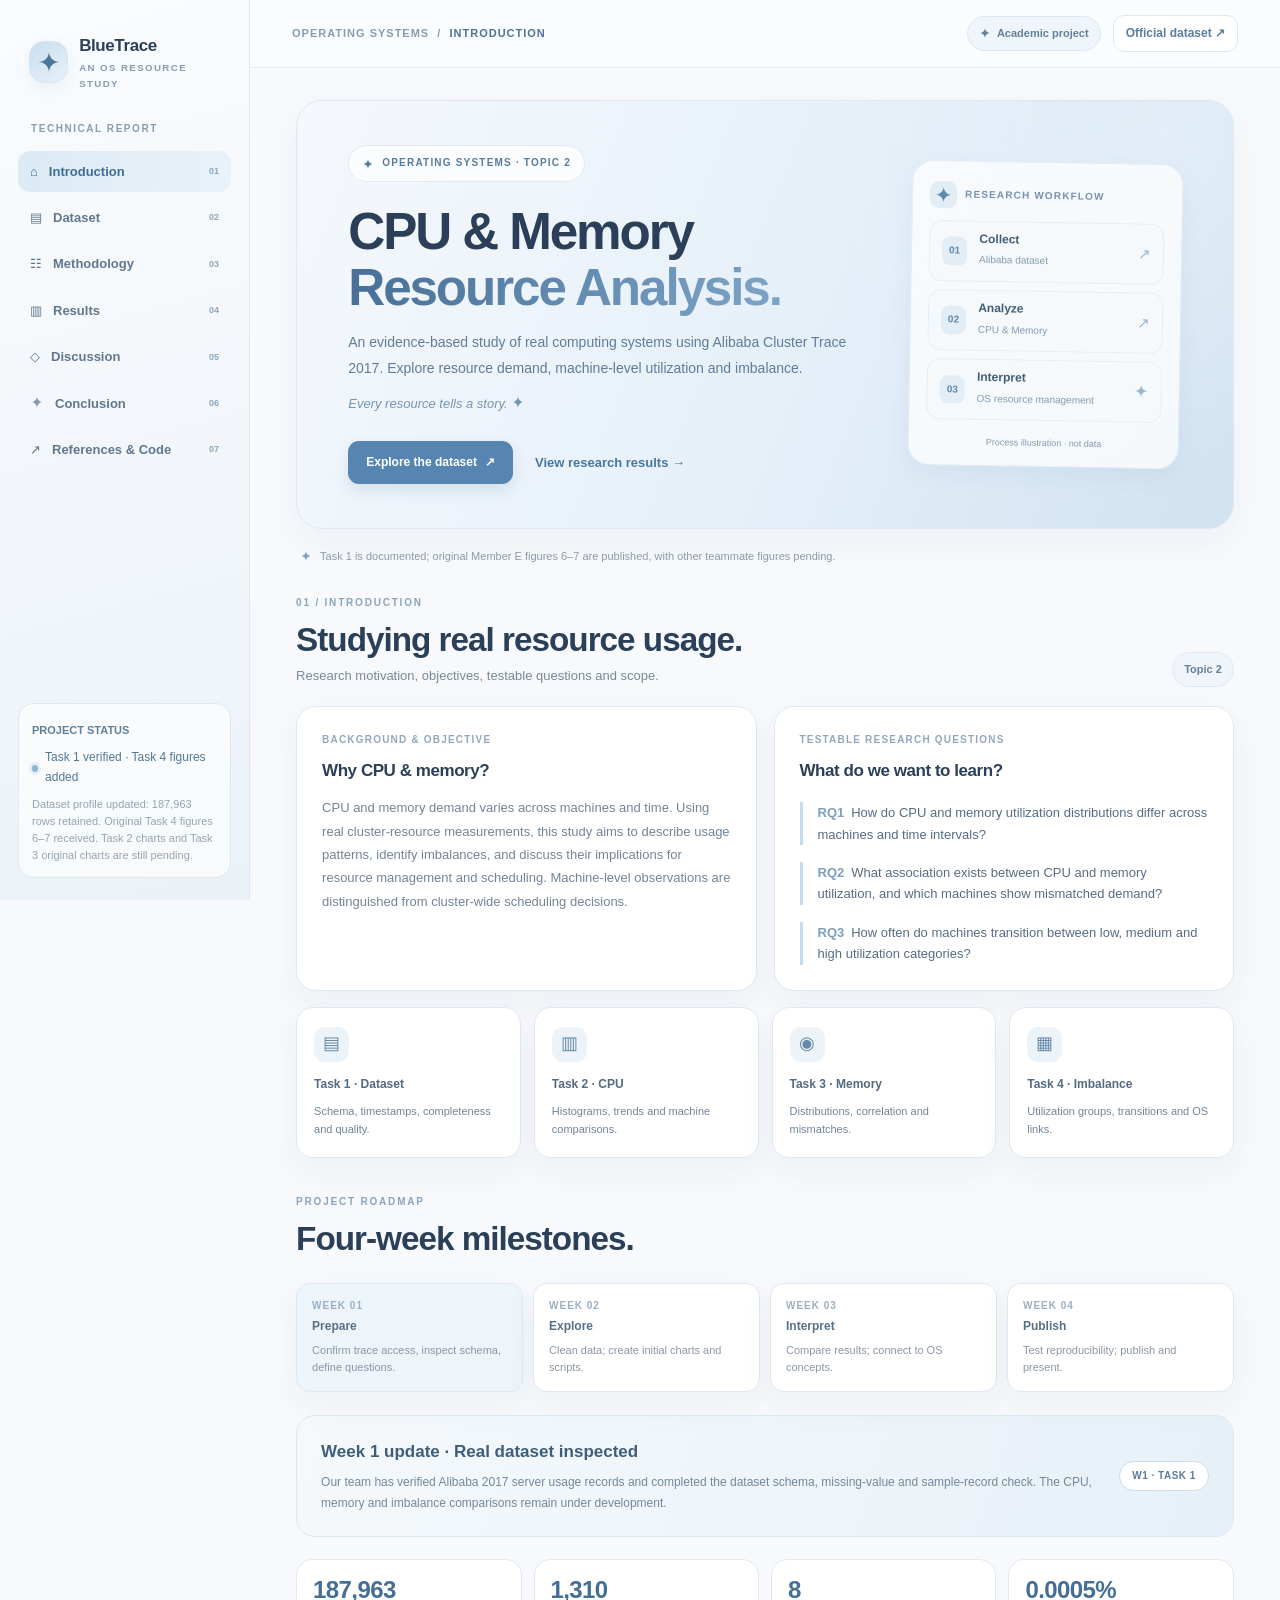
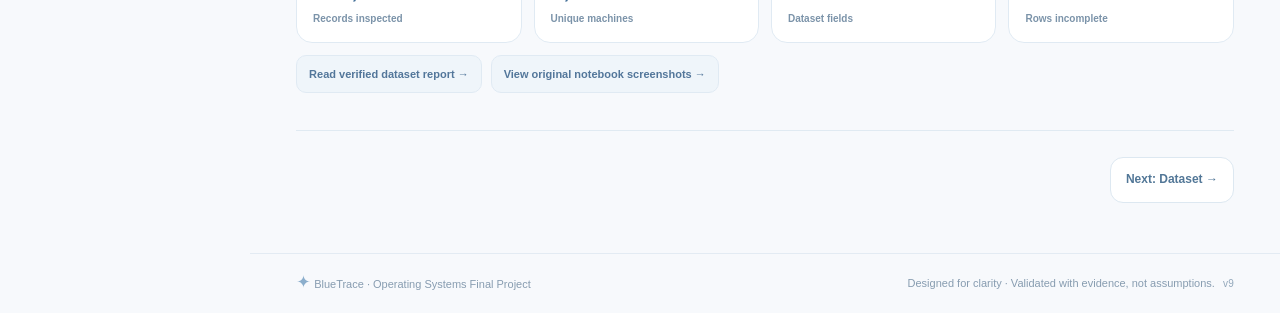
==== commit cd6fed7b: "Add files via upload" ====
--- a/index.html
+++ b/index.html
@@ -1,10 +1,11 @@
 <!DOCTYPE html>
+
 <html lang="en">
 <head>
-<meta charset="utf-8">
-<meta name="viewport" content="width=device-width,initial-scale=1,viewport-fit=cover">
-<meta name="theme-color" content="#eaf6ff">
-<meta name="description" content="Operating Systems final project: Alibaba Cluster Trace 2017 CPU and memory analysis — Introduction.">
+<meta charset="utf-8"/>
+<meta content="width=device-width,initial-scale=1,viewport-fit=cover" name="viewport"/>
+<meta content="#eaf6ff" name="theme-color"/>
+<meta content="Operating Systems final project: Alibaba Cluster Trace 2017 CPU and memory analysis — Introduction." name="description"/>
 <title>Introduction · BlueTrace OS Resource Study</title>
 <!-- CSS fallback: page is styled even when assets/style.css is missing or HTML is opened alone. -->
 <style>
@@ -227,61 +228,123 @@
 .discussion .card::after{content:none!important}
 
 .build-tag{color:#93A8BB;font-size:10px;letter-spacing:.02em;margin-left:5px}
+
+/* V8 / authentic Week 1 dataset exploration. Maintains mist-blue identity. */
+.w1-divider{margin:26px 0 21px;height:1px;background:#dfebf3;border:0}
+.w1-banner{margin:18px 0 22px;border:1px solid #dce8f2;background:linear-gradient(108deg,#f5f9fc,#e7f0f8);border-radius:19px;padding:22px 24px;display:flex;align-items:center;justify-content:space-between;gap:15px}
+.w1-banner strong{color:#3e5e7b;font-size:17px;display:block;margin-bottom:6px}
+.w1-banner p{font-size:12px;color:#73889b;margin:0;line-height:1.75}
+.w1-status{display:inline-flex;padding:6px 12px;border-radius:50px;border:1px solid #cfdeeb;background:#fff;color:#5c7b9c;font-size:10px;letter-spacing:.05em;font-weight:800;white-space:nowrap}
+.w1-section{margin-top:23px}.w1-section>h3{font-size:19px;letter-spacing:-.3px;color:#334f69;margin:2px 0 9px}
+.w1-section>p,.w1-text{color:#718496;font-size:12px;line-height:1.85;margin:4px 0 15px}
+.w1-statbar{display:grid;grid-template-columns:repeat(4,minmax(0,1fr));gap:12px;margin:17px 0 7px}
+.w1-stat{background:#fff;border:1px solid #e0eaf3;border-radius:16px;padding:15px 16px;min-width:0}
+.w1-stat b{display:block;color:#436f97;font-size:24px;line-height:1.25;letter-spacing:-.6px;font-variant-numeric:tabular-nums}
+.w1-stat small{display:block;color:#7b93a9;font-size:10px;margin-top:6px;line-height:1.6;font-weight:650}
+.w1-tablewrap{border:1px solid #e0eaf3;border-radius:15px;overflow-x:auto;background:#fff;margin:10px 0 8px}
+.w1-table{border-collapse:collapse;width:100%;font-size:12px;min-width:700px}
+.w1-table th{background:#f0f6fb;color:#5d7892;font-size:11px;text-align:left;white-space:nowrap;font-weight:800;padding:11px 13px;border-bottom:1px solid #dce8f2}
+.w1-table td{padding:11px 13px;color:#5c7185;border-bottom:1px solid #edf2f6;vertical-align:top;line-height:1.6}
+.w1-table tbody tr:last-child td{border-bottom:0}
+.w1-table td:first-child{font-weight:700;color:#3d5e7c}
+.w1-table td code{font-size:11px;background:#f2f7fa;padding:2px 4px;border-radius:4px;white-space:normal;overflow-wrap:anywhere}
+.w1-caption{font-size:11px;color:#8399ad;line-height:1.7;margin:4px 0 17px}
+.w1-evidence{display:grid;grid-template-columns:repeat(2,minmax(0,1fr));gap:15px;margin:17px 0}
+.w1-evidence figure{border:1px solid #e0eaf3;border-radius:17px;padding:13px;background:#fff;margin:0;min-width:0;box-shadow:0 8px 30px rgba(75,107,140,.035)}
+.w1-evidence figure:first-child{grid-column:1/-1}
+.w1-evidence img{display:block;width:100%;height:auto;border:1px solid #eef2f5;border-radius:10px;object-fit:contain;background:#fff}
+.w1-evidence figcaption{padding:10px 4px 0;color:#71889d;font-size:11px;line-height:1.7}
+.w1-evidence figcaption strong{color:#4c6b87}
+.w1-evidence a{display:block;cursor:zoom-in}
+.w1-callout{border-left:3px solid #9ab5cb;background:#f5f9fc;border-radius:0 12px 12px 0;padding:16px 18px;margin-top:17px;color:#637c93;font-size:12px;line-height:1.8}
+.w1-callout b{color:#405f7a}
+.w1-links{display:flex;gap:9px;flex-wrap:wrap;margin:12px 0 8px}
+.w1-links a{display:inline-flex;gap:6px;align-items:center;padding:9px 12px;border-radius:10px;background:#eff5fa;color:#52769a;border:1px solid #e0eaf3;font-size:11px;font-weight:750;text-decoration:none}
+.w1-links a:hover{background:#e1edf7}
+.w1-steps{display:grid;grid-template-columns:repeat(3,minmax(0,1fr));gap:11px;margin:16px 0}
+.w1-steps>div{background:#fff;border:1px solid #e2ebf3;padding:15px;border-radius:14px}
+.w1-steps b{display:block;font-size:12px;color:#4a6d8e;margin:0 0 6px}.w1-steps p{font-size:11px;color:#8096ab;line-height:1.8;margin:0}
+.w1-inlinecode{display:block;overflow-x:auto;background:#eff5fa;border:1px solid #dae8f2;padding:13px 15px;border-radius:11px;color:#496b8b;font:11px/1.8 ui-monospace,SFMono-Regular,Consolas,monospace;white-space:pre}
+@media(max-width:740px){.w1-evidence{grid-template-columns:1fr}.w1-evidence figure:first-child{grid-column:auto}.w1-statbar{grid-template-columns:repeat(2,minmax(0,1fr))}.w1-banner{padding:16px;align-items:flex-start;flex-direction:column}.w1-steps{grid-template-columns:1fr}.w1-stat b{font-size:20px}.w1-section>h3{font-size:17px}}
+@media(max-width:380px){.w1-statbar{gap:8px}.w1-stat{padding:12px}.w1-links a{width:100%}}
+
+
+.w1-swipe-hint{display:none;color:#86a0b4;font-size:11px;margin:8px 0 0}
+@media(max-width:740px){.w1-swipe-hint{display:block}}
+
+
+/* V9 original-file exhibits and supplementary findings */
+.member-evidence{grid-column:1 / -1}
+.member-evidence .figure-img{max-height:none;object-fit:contain;display:block}
+.member-evidence .figure-caption{font-size:12px;line-height:1.8}
+.evidence-link{display:inline-flex;margin-top:11px;font-size:12px;font-weight:700;color:var(--primary,#4d789d);text-decoration:none}
+.report-prose{font-size:13px;line-height:1.85;color:var(--muted,#617a94)}
+.report-prose + .report-prose{margin-top:10px}
+.v9-note{background:#F4F8FC;border:1px solid #DFE8F2;border-radius:15px;padding:14px 17px;margin-top:14px;font-size:12px;line-height:1.8;color:#56718d}
+.v9-note b{color:#344e6b}
+.v9-evidence-title{margin:25px 0 13px;font-size:15px;color:#2d4561}
+.v9-kpis{display:grid;grid-template-columns:repeat(3,minmax(0,1fr));gap:12px;margin:15px 0}
+.v9-kpis div{border:1px solid #E3ECF5;background:white;border-radius:15px;padding:15px}
+.v9-kpis b{display:block;font-size:22px;color:#40688c}
+.v9-kpis span{font-size:11px;color:#7e97ac}
+.v9-table th,.v9-table td{white-space:normal;min-width:125px}
+.v9-table td:first-child{font-weight:700}
+@media(max-width:620px){.v9-kpis{grid-template-columns:1fr 1fr}.member-evidence .figure-img{max-width:100%}}
 </style>
-<link rel="stylesheet" href="assets/style.css?v=7">
-
+<link href="assets/style.css?v=9" rel="stylesheet"/>
 </head>
-<body data-ui-version="7" data-page="introduction">
-<a href="#main-content" class="skip-link">Skip to content</a>
-<div class="scrim" id="scrim" aria-hidden="true"></div>
+<body data-page="introduction" data-ui-version="9">
+<a class="skip-link" href="#main-content">Skip to content</a>
+<div aria-hidden="true" class="scrim" id="scrim"></div>
 <div class="app">
-<aside class="side" id="sidebar" aria-label="Report navigation" aria-hidden="false">
-  <div class="sidebar-top">
-  <a href="index.html?v=7" class="brand"><span class="logo" aria-hidden="true"><svg class="bt-spark-icon" viewBox="0 0 24 24" aria-hidden="true" focusable="false"><path fill="currentColor" d="M12 1.5C12 7.35 16.65 12 22.5 12C16.65 12 12 16.65 12 22.5C12 16.65 7.35 12 1.5 12C7.35 12 12 7.35 12 1.5Z"/></svg></span><span><strong>BlueTrace</strong><small>AN OS RESOURCE STUDY</small></span></a>
-  <button class="menu-close" type="button" id="menuClose" aria-label="Close navigation">×</button>
-  </div>
-  <div class="nav-caption">TECHNICAL REPORT</div>
-  <nav aria-label="Report pages"><a class="nav-link active" href="index.html?v=7" aria-current="page"><span class="nav-icon" aria-hidden="true">⌂</span> Introduction <span class="num">01</span></a>
-<a class="nav-link" href="dataset.html?v=7" ><span class="nav-icon" aria-hidden="true">▤</span> Dataset <span class="num">02</span></a>
-<a class="nav-link" href="methodology.html?v=7" ><span class="nav-icon" aria-hidden="true">☷</span> Methodology <span class="num">03</span></a>
-<a class="nav-link" href="results.html?v=7" ><span class="nav-icon" aria-hidden="true">▥</span> Results <span class="num">04</span></a>
-<a class="nav-link" href="discussion.html?v=7" ><span class="nav-icon" aria-hidden="true">◇</span> Discussion <span class="num">05</span></a>
-<a class="nav-link" href="conclusion.html?v=7" ><span class="nav-icon" aria-hidden="true"><svg class="bt-spark-icon" viewBox="0 0 24 24" aria-hidden="true" focusable="false"><path fill="currentColor" d="M12 1.5C12 7.35 16.65 12 22.5 12C16.65 12 12 16.65 12 22.5C12 16.65 7.35 12 1.5 12C7.35 12 12 7.35 12 1.5Z"/></svg></span> Conclusion <span class="num">06</span></a>
-<a class="nav-link" href="references.html?v=7" ><span class="nav-icon" aria-hidden="true">↗</span> References & Code <span class="num">07</span></a></nav>
-  <div class="side-bottom"><b>PROJECT STATUS</b><div class="tiny-status"><span class="dot"></span><span id="progress-label">Week 1 · Site framework</span></div><p>Actual results will be published after processing the real dataset. No invented measurements.</p></div>
+<aside aria-hidden="false" aria-label="Report navigation" class="side" id="sidebar">
+<div class="sidebar-top">
+<a class="brand" href="index.html?v=9"><span aria-hidden="true" class="logo"><svg aria-hidden="true" class="bt-spark-icon" focusable="false" viewbox="0 0 24 24"><path d="M12 1.5C12 7.35 16.65 12 22.5 12C16.65 12 12 16.65 12 22.5C12 16.65 7.35 12 1.5 12C7.35 12 12 7.35 12 1.5Z" fill="currentColor"></path></svg></span><span><strong>BlueTrace</strong><small>AN OS RESOURCE STUDY</small></span></a>
+<button aria-label="Close navigation" class="menu-close" id="menuClose" type="button">×</button>
+</div>
+<div class="nav-caption">TECHNICAL REPORT</div>
+<nav aria-label="Report pages"><a aria-current="page" class="nav-link active" href="index.html?v=9"><span aria-hidden="true" class="nav-icon">⌂</span> Introduction <span class="num">01</span></a>
+<a class="nav-link" href="dataset.html?v=9"><span aria-hidden="true" class="nav-icon">▤</span> Dataset <span class="num">02</span></a>
+<a class="nav-link" href="methodology.html?v=9"><span aria-hidden="true" class="nav-icon">☷</span> Methodology <span class="num">03</span></a>
+<a class="nav-link" href="results.html?v=9"><span aria-hidden="true" class="nav-icon">▥</span> Results <span class="num">04</span></a>
+<a class="nav-link" href="discussion.html?v=9"><span aria-hidden="true" class="nav-icon">◇</span> Discussion <span class="num">05</span></a>
+<a class="nav-link" href="conclusion.html?v=9"><span aria-hidden="true" class="nav-icon"><svg aria-hidden="true" class="bt-spark-icon" focusable="false" viewbox="0 0 24 24"><path d="M12 1.5C12 7.35 16.65 12 22.5 12C16.65 12 12 16.65 12 22.5C12 16.65 7.35 12 1.5 12C7.35 12 12 7.35 12 1.5Z" fill="currentColor"></path></svg></span> Conclusion <span class="num">06</span></a>
+<a class="nav-link" href="references.html?v=9"><span aria-hidden="true" class="nav-icon">↗</span> References &amp; Code <span class="num">07</span></a></nav>
+<div class="side-bottom"><b>PROJECT STATUS</b><div class="tiny-status"><span class="dot"></span><span id="progress-label">Task 1 verified · Task 4 figures added</span></div><p>Dataset profile updated: 187,963 rows retained. Original Task 4 figures 6–7 received. Task 2 charts and Task 3 original charts are still pending.</p></div>
 </aside>
 <div class="main">
-<header class="bar"><div class="bar-lead" style="display:flex;align-items:center;gap:11px;min-width:0"><button class="mobile-toggle" id="menuBtn" type="button" aria-label="Open navigation menu" aria-controls="sidebar" aria-expanded="false"><span aria-hidden="true">☰</span></button><div class="breadcrumbs">OPERATING SYSTEMS &nbsp;/&nbsp; <strong>INTRODUCTION</strong></div></div><div class="bar-right"><span class="pill"><svg class="bt-spark-icon" viewBox="0 0 24 24" aria-hidden="true" focusable="false"><path fill="currentColor" d="M12 1.5C12 7.35 16.65 12 22.5 12C16.65 12 12 16.65 12 22.5C12 16.65 7.35 12 1.5 12C7.35 12 12 7.35 12 1.5Z"/></svg> Academic project</span><a class="external" href="https://github.com/alibaba/clusterdata/tree/master/cluster-trace-v2017" target="_blank" rel="noopener noreferrer">Official dataset ↗</a></div></header>
+<header class="bar"><div class="bar-lead" style="display:flex;align-items:center;gap:11px;min-width:0"><button aria-controls="sidebar" aria-expanded="false" aria-label="Open navigation menu" class="mobile-toggle" id="menuBtn" type="button"><span aria-hidden="true">☰</span></button><div class="breadcrumbs">OPERATING SYSTEMS  /  <strong>INTRODUCTION</strong></div></div><div class="bar-right"><span class="pill"><svg aria-hidden="true" class="bt-spark-icon" focusable="false" viewbox="0 0 24 24"><path d="M12 1.5C12 7.35 16.65 12 22.5 12C16.65 12 12 16.65 12 22.5C12 16.65 7.35 12 1.5 12C7.35 12 12 7.35 12 1.5Z" fill="currentColor"></path></svg> Academic project</span><a class="external" href="https://github.com/alibaba/clusterdata/tree/master/cluster-trace-v2017" rel="noopener noreferrer" target="_blank">Official dataset ↗</a></div></header>
 <main class="container" id="main-content" tabindex="-1">
 <section class="page-section" id="introduction">
-
 <div class="hero hero-v3">
 <div class="hero-copy">
-<span class="micro"><span aria-hidden="true" class="mini-sparkle"><svg class="bt-spark-icon" viewBox="0 0 24 24" aria-hidden="true" focusable="false"><path fill="currentColor" d="M12 1.5C12 7.35 16.65 12 22.5 12C16.65 12 12 16.65 12 22.5C12 16.65 7.35 12 1.5 12C7.35 12 12 7.35 12 1.5Z"/></svg></span> OPERATING SYSTEMS · TOPIC 2</span>
+<span class="micro"><span aria-hidden="true" class="mini-sparkle"><svg aria-hidden="true" class="bt-spark-icon" focusable="false" viewbox="0 0 24 24"><path d="M12 1.5C12 7.35 16.65 12 22.5 12C16.65 12 12 16.65 12 22.5C12 16.65 7.35 12 1.5 12C7.35 12 12 7.35 12 1.5Z" fill="currentColor"></path></svg></span> OPERATING SYSTEMS · TOPIC 2</span>
 <h1>CPU &amp; Memory<br/><em>Resource Analysis.</em></h1>
 <p class="hero-subtitle">An evidence-based study of real computing systems using Alibaba Cluster Trace 2017. Explore resource demand, machine-level utilization and imbalance.</p>
-<p class="hero-quote">Every resource tells a story. <span aria-hidden="true"><svg class="bt-spark-icon" viewBox="0 0 24 24" aria-hidden="true" focusable="false"><path fill="currentColor" d="M12 1.5C12 7.35 16.65 12 22.5 12C16.65 12 12 16.65 12 22.5C12 16.65 7.35 12 1.5 12C7.35 12 12 7.35 12 1.5Z"/></svg></span></p>
-<div class="actions"><a class="btn primary" href="dataset.html?v=7">Explore the dataset <span aria-hidden="true">↗</span></a><a class="text-action" href="results.html?v=7">View research results <span aria-hidden="true">→</span></a></div>
+<p class="hero-quote">Every resource tells a story. <span aria-hidden="true"><svg aria-hidden="true" class="bt-spark-icon" focusable="false" viewbox="0 0 24 24"><path d="M12 1.5C12 7.35 16.65 12 22.5 12C16.65 12 12 16.65 12 22.5C12 16.65 7.35 12 1.5 12C7.35 12 12 7.35 12 1.5Z" fill="currentColor"></path></svg></span></p>
+<div class="actions"><a class="btn primary" href="dataset.html?v=9">Explore the dataset <span aria-hidden="true">↗</span></a><a class="text-action" href="results.html?v=9">View research results <span aria-hidden="true">→</span></a></div>
 </div>
 <div aria-label="Project workflow illustration, not measured data" class="hero-process" role="img">
-<div class="process-top"><span class="process-orb"><svg class="bt-spark-icon" viewBox="0 0 24 24" aria-hidden="true" focusable="false"><path fill="currentColor" d="M12 1.5C12 7.35 16.65 12 22.5 12C16.65 12 12 16.65 12 22.5C12 16.65 7.35 12 1.5 12C7.35 12 12 7.35 12 1.5Z"/></svg></span><span>RESEARCH WORKFLOW</span></div>
+<div class="process-top"><span class="process-orb"><svg aria-hidden="true" class="bt-spark-icon" focusable="false" viewbox="0 0 24 24"><path d="M12 1.5C12 7.35 16.65 12 22.5 12C16.65 12 12 16.65 12 22.5C12 16.65 7.35 12 1.5 12C7.35 12 12 7.35 12 1.5Z" fill="currentColor"></path></svg></span><span>RESEARCH WORKFLOW</span></div>
 <div class="process-step"><span class="process-index">01</span><span><b>Collect</b><small>Alibaba dataset</small></span><span class="step-symbol">↗</span></div>
 <div class="process-step"><span class="process-index">02</span><span><b>Analyze</b><small>CPU &amp; Memory</small></span><span class="step-symbol">↗</span></div>
-<div class="process-step"><span class="process-index">03</span><span><b>Interpret</b><small>OS resource management</small></span><span class="step-symbol"><svg class="bt-spark-icon" viewBox="0 0 24 24" aria-hidden="true" focusable="false"><path fill="currentColor" d="M12 1.5C12 7.35 16.65 12 22.5 12C16.65 12 12 16.65 12 22.5C12 16.65 7.35 12 1.5 12C7.35 12 12 7.35 12 1.5Z"/></svg></span></div>
+<div class="process-step"><span class="process-index">03</span><span><b>Interpret</b><small>OS resource management</small></span><span class="step-symbol"><svg aria-hidden="true" class="bt-spark-icon" focusable="false" viewbox="0 0 24 24"><path d="M12 1.5C12 7.35 16.65 12 22.5 12C16.65 12 12 16.65 12 22.5C12 16.65 7.35 12 1.5 12C7.35 12 12 7.35 12 1.5Z" fill="currentColor"></path></svg></span></div>
 <span class="visual-note">Process illustration · not data</span>
 </div>
 </div>
-<div class="note-line"><span><svg class="bt-spark-icon" viewBox="0 0 24 24" aria-hidden="true" focusable="false"><path fill="currentColor" d="M12 1.5C12 7.35 16.65 12 22.5 12C16.65 12 12 16.65 12 22.5C12 16.65 7.35 12 1.5 12C7.35 12 12 7.35 12 1.5Z"/></svg></span> This is a research-report website, not a real-time operating system monitor. Data-backed findings will appear after team analysis.</div>
+<div class="note-line"><span><svg aria-hidden="true" class="bt-spark-icon" focusable="false" viewbox="0 0 24 24"><path d="M12 1.5C12 7.35 16.65 12 22.5 12C16.65 12 12 16.65 12 22.5C12 16.65 7.35 12 1.5 12C7.35 12 12 7.35 12 1.5Z" fill="currentColor"></path></svg></span> Task 1 is documented; original Member E figures 6–7 are published, with other teammate figures pending.</div>
 <div class="headline"><div><span class="overline">01 / INTRODUCTION</span><h2>Studying real resource usage.</h2><p>Research motivation, objectives, testable questions and scope.</p></div><span class="pill">Topic 2</span></div>
 <div class="grid2"><article class="card"><span class="kicker">BACKGROUND &amp; OBJECTIVE</span><h3>Why CPU &amp; memory?</h3><p>CPU and memory demand varies across machines and time. Using real cluster-resource measurements, this study aims to describe usage patterns, identify imbalances, and discuss their implications for resource management and scheduling. Machine-level observations are distinguished from cluster-wide scheduling decisions.</p></article><article class="card"><span class="kicker">TESTABLE RESEARCH QUESTIONS</span><h3>What do we want to learn?</h3><div class="question"><span class="qnum">RQ1</span>How do CPU and memory utilization distributions differ across machines and time intervals?</div><div class="question"><span class="qnum">RQ2</span>What association exists between CPU and memory utilization, and which machines show mismatched demand?</div><div class="question"><span class="qnum">RQ3</span>How often do machines transition between low, medium and high utilization categories?</div></article></div>
 <div class="task-grid"><article class="task"><div class="task-icon">▤</div><b>Task 1 · Dataset</b><p>Schema, timestamps, completeness and quality.</p></article><article class="task"><div class="task-icon">▥</div><b>Task 2 · CPU</b><p>Histograms, trends and machine comparisons.</p></article><article class="task"><div class="task-icon">◉</div><b>Task 3 · Memory</b><p>Distributions, correlation and mismatches.</p></article><article class="task"><div class="task-icon">▦</div><b>Task 4 · Imbalance</b><p>Utilization groups, transitions and OS links.</p></article></div>
 <div class="headline" style="margin-top:30px"><div><span class="overline">PROJECT ROADMAP</span><h2>Four-week milestones.</h2></div></div><div class="timeline"><div class="week"><small>WEEK 01</small><strong>Prepare</strong><p>Confirm trace access, inspect schema, define questions.</p></div><div class="week"><small>WEEK 02</small><strong>Explore</strong><p>Clean data; create initial charts and scripts.</p></div><div class="week"><small>WEEK 03</small><strong>Interpret</strong><p>Compare results; connect to OS concepts.</p></div><div class="week"><small>WEEK 04</small><strong>Publish</strong><p>Test reproducibility; publish and present.</p></div></div>
+<div class="w1-section" id="w1-update"><div class="w1-banner"><div><strong>Week 1 update · Real dataset inspected</strong><p>Our team has verified Alibaba 2017 server usage records and completed the dataset schema, missing-value and sample-record check. The CPU, memory and imbalance comparisons remain under development.</p></div><span class="w1-status">W1 · TASK 1</span></div>
+<div class="w1-statbar"><div class="w1-stat"><b>187,963</b><small>Records inspected</small></div><div class="w1-stat"><b>1,310</b><small>Unique machines</small></div><div class="w1-stat"><b>8</b><small>Dataset fields</small></div><div class="w1-stat"><b>0.0005%</b><small>Rows incomplete</small></div></div>
+<div class="w1-links"><a href="dataset.html?v=9#w1-summary">Read verified dataset report →</a><a href="dataset.html?v=9#w1-evidence">View original notebook screenshots →</a></div></div>
 </section>
-<nav class="page-nav" aria-label="Report page navigation"><span style="flex:1"></span><a href="dataset.html?v=7">Next: Dataset →</a></nav>
+<nav aria-label="Report page navigation" class="page-nav"><span style="flex:1"></span><a href="dataset.html?v=9">Next: Dataset →</a></nav>
 </main>
-<footer class="page-footer"><span><span class="little-flower"><svg class="bt-spark-icon" viewBox="0 0 24 24" aria-hidden="true" focusable="false"><path fill="currentColor" d="M12 1.5C12 7.35 16.65 12 22.5 12C16.65 12 12 16.65 12 22.5C12 16.65 7.35 12 1.5 12C7.35 12 12 7.35 12 1.5Z"/></svg></span> BlueTrace · Operating Systems Final Project</span><span>Designed for clarity · Validated with evidence, not assumptions. <span class="build-tag">v7</span></span></footer>
+<footer class="page-footer"><span><span class="little-flower"><svg aria-hidden="true" class="bt-spark-icon" focusable="false" viewbox="0 0 24 24"><path d="M12 1.5C12 7.35 16.65 12 22.5 12C16.65 12 12 16.65 12 22.5C12 16.65 7.35 12 1.5 12C7.35 12 12 7.35 12 1.5Z" fill="currentColor"></path></svg></span> BlueTrace · Operating Systems Final Project</span><span>Designed for clarity · Validated with evidence, not assumptions. <span class="build-tag">v9</span></span></footer>
 </div></div>
-
 <!-- Inline navigation fallback: hamburger menu still works if the assets folder is unavailable. -->
 <script>
 (() => {
@@ -331,7 +394,7 @@
 })();
 </script>
 <!-- Real data metadata is optional until analysis is completed. -->
-<script src="assets/results/results.js?v=7"></script>
+<script src="assets/results/results.js?v=9"></script>
 <script>
 (() => {
 'use strict';
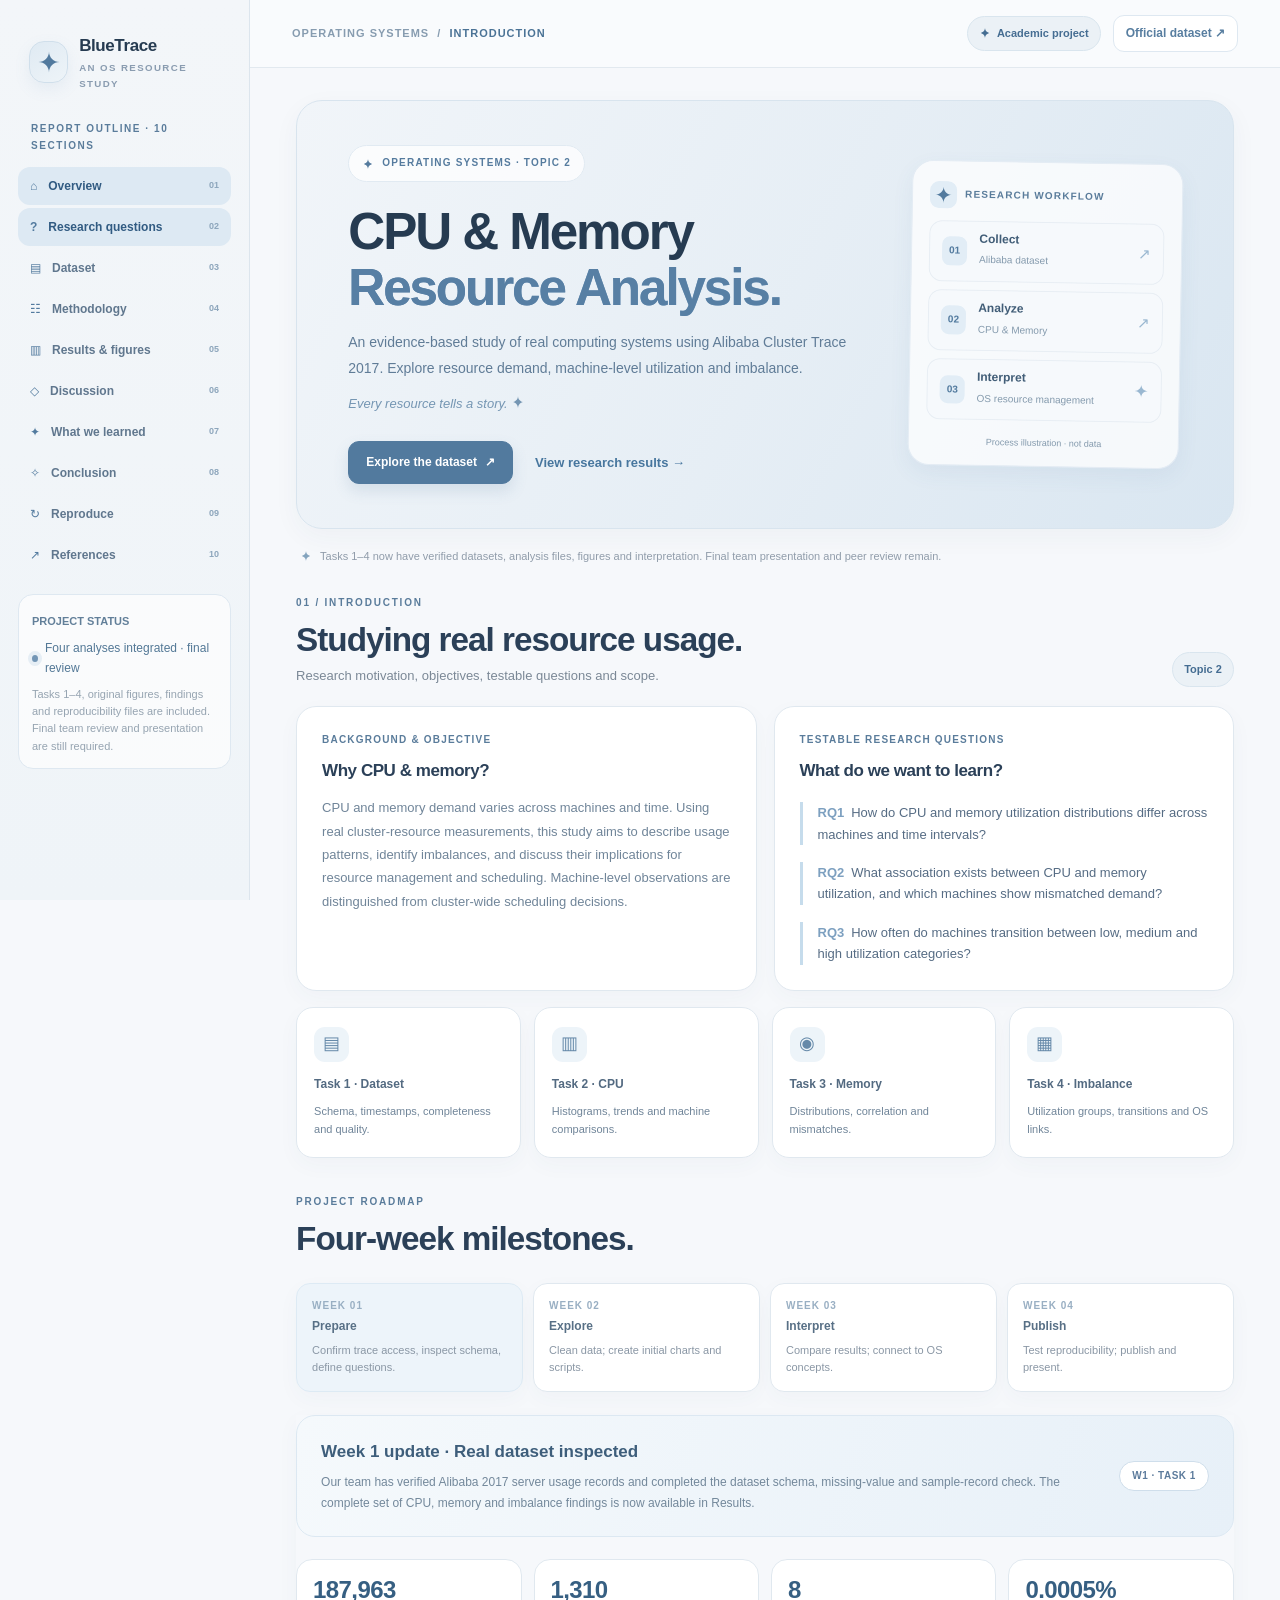
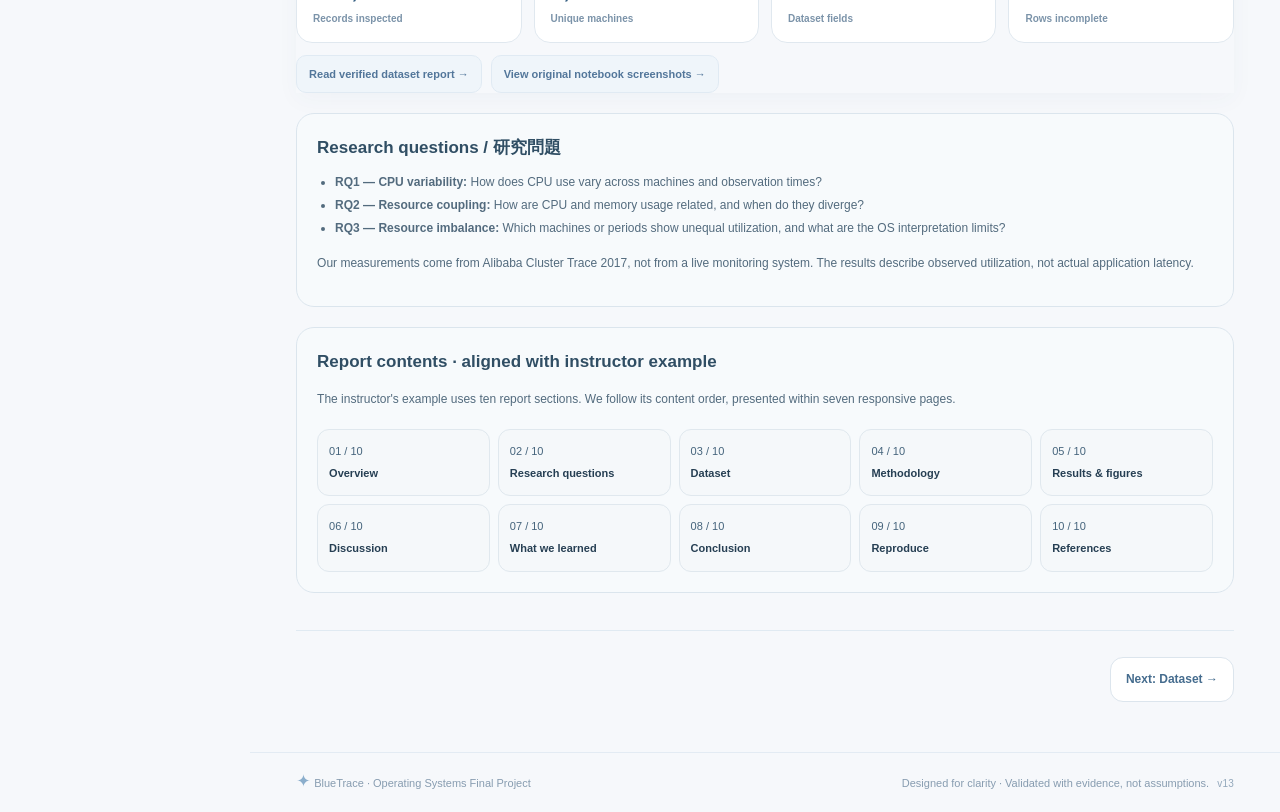
==== commit fc6a71e1: "Add files via upload" ====
--- a/index.html
+++ b/index.html
@@ -4,9 +4,9 @@
 <head>
 <meta charset="utf-8"/>
 <meta content="width=device-width,initial-scale=1,viewport-fit=cover" name="viewport"/>
-<meta content="#eaf6ff" name="theme-color"/>
+<meta content="#F3F6F9" name="theme-color"/>
 <meta content="Operating Systems final project: Alibaba Cluster Trace 2017 CPU and memory analysis — Introduction." name="description"/>
-<title>Introduction · BlueTrace OS Resource Study</title>
+<title>Introduction · BlueTrace · Complete Study OS Resource Study</title>
 <!-- CSS fallback: page is styled even when assets/style.css is missing or HTML is opened alone. -->
 <style>
 
@@ -273,44 +273,143 @@
 @media(max-width:740px){.w1-swipe-hint{display:block}}
 
 
-/* V9 original-file exhibits and supplementary findings */
+/* V10 original-file exhibits and supplementary findings */
 .member-evidence{grid-column:1 / -1}
 .member-evidence .figure-img{max-height:none;object-fit:contain;display:block}
 .member-evidence .figure-caption{font-size:12px;line-height:1.8}
 .evidence-link{display:inline-flex;margin-top:11px;font-size:12px;font-weight:700;color:var(--primary,#4d789d);text-decoration:none}
 .report-prose{font-size:13px;line-height:1.85;color:var(--muted,#617a94)}
 .report-prose + .report-prose{margin-top:10px}
-.v9-note{background:#F4F8FC;border:1px solid #DFE8F2;border-radius:15px;padding:14px 17px;margin-top:14px;font-size:12px;line-height:1.8;color:#56718d}
-.v9-note b{color:#344e6b}
-.v9-evidence-title{margin:25px 0 13px;font-size:15px;color:#2d4561}
-.v9-kpis{display:grid;grid-template-columns:repeat(3,minmax(0,1fr));gap:12px;margin:15px 0}
-.v9-kpis div{border:1px solid #E3ECF5;background:white;border-radius:15px;padding:15px}
-.v9-kpis b{display:block;font-size:22px;color:#40688c}
-.v9-kpis span{font-size:11px;color:#7e97ac}
-.v9-table th,.v9-table td{white-space:normal;min-width:125px}
-.v9-table td:first-child{font-weight:700}
-@media(max-width:620px){.v9-kpis{grid-template-columns:1fr 1fr}.member-evidence .figure-img{max-width:100%}}
+.v10-note{background:#F4F8FC;border:1px solid #DFE8F2;border-radius:15px;padding:14px 17px;margin-top:14px;font-size:12px;line-height:1.8;color:#56718d}
+.v10-note b{color:#344e6b}
+.v10-evidence-title{margin:25px 0 13px;font-size:15px;color:#2d4561}
+.v10-kpis{display:grid;grid-template-columns:repeat(3,minmax(0,1fr));gap:12px;margin:15px 0}
+.v10-kpis div{border:1px solid #E3ECF5;background:white;border-radius:15px;padding:15px}
+.v10-kpis b{display:block;font-size:22px;color:#40688c}
+.v10-kpis span{font-size:11px;color:#7e97ac}
+.v10-table th,.v10-table td{white-space:normal;min-width:125px}
+.v10-table td:first-child{font-weight:700}
+@media(max-width:620px){.v10-kpis{grid-template-columns:1fr 1fr}.member-evidence .figure-img{max-width:100%}}
+
+/* V10: reviewed D chart handover */
+.d-supplement{margin:19px 0 12px;border:1px solid #e0ebf4;background:#fff;border-radius:18px;padding:17px;max-width:100%}
+.d-supplement h4{font-size:14px;color:#3a5f7e;margin:1px 0 12px}
+.d-supplement figure{margin:0;max-width:100%}
+.d-supplement img{display:block;width:100%;height:auto;border-radius:12px;border:1px solid #ecf1f5;max-width:100%}
+.d-supplement figcaption{font-size:11px;color:#7e92a5;line-height:1.75;padding-top:9px}
+.figure-card[data-figure="fig04_memory_histogram"] .figure-img{background:#fff;object-fit:contain}
+.figure-card[data-figure="fig05_cpu_memory_scatter"] .figure-img{background:#fff;object-fit:contain}
+@media(max-width:700px){.d-supplement{padding:12px}.v9-kpis{grid-template-columns:1fr 1fr;gap:8px}.v9-kpis b{font-size:19px}}
+
+/* V12: one muted blue-grey website palette, original research PNGs untouched. */
+:root{--v12-ink:#2B4053;--v12-muted:#647B8E;--v12-soft:#E9EFF4;--v12-accent:#567890}
+.v12-report-outline{display:grid;grid-template-columns:repeat(5,minmax(0,1fr));gap:8px;margin-top:18px}
+.v12-report-outline a{display:block;background:#F5F8FA;border:1px solid #E0E8EE;border-radius:12px;padding:13px 11px;text-decoration:none;color:#45647C;font-size:11px;line-height:1.6}
+.v12-report-outline a strong{display:block;font-size:11px;color:#263F53;margin-top:4px}
+.v12-summary{padding:20px;border-radius:18px;border:1px solid #DBE5ED;background:#F7FAFC;margin:20px 0}
+.v12-summary h3{margin:0 0 9px;font-size:17px;color:#304E64}
+.v12-summary p,.v12-summary li{font-size:12px;line-height:1.9;color:#536B7E}
+.v12-summary ul{padding-left:18px;margin:8px 0 0}
+.v12-source{color:#647B8E;font-size:11px;margin:9px 0}
+.figure-card.ready .figure-img{display:block!important;width:100%;height:auto;border:1px solid #E0E7EC;border-radius:10px}
+.figure-card.ready .figure-placeholder{display:none!important}
+.v12-figure-note{font-size:11px;color:#526A7B;line-height:1.75;margin-top:11px}
+.v12-index{padding:13px 16px;border-left:3px solid #7897B0;background:#F5F8FA;border-radius:4px 11px 11px 4px;margin-top:14px;color:#405C72}
+.v12-table{width:100%;border-collapse:collapse;min-width:620px;font-size:12px}
+.v12-table th,.v12-table td{padding:11px 13px;border-bottom:1px solid #E2EAF0;text-align:left;vertical-align:top}
+.v12-table th{background:#EAF0F5;color:#304B61;font-weight:700}
+.v12-scroll{max-width:100%;overflow-x:auto;border:1px solid #E0E8EE;border-radius:13px}
+.v12-two-col{display:grid;grid-template-columns:repeat(2,minmax(0,1fr));gap:16px}
+.v12-source-links a{color:#466B86;overflow-wrap:anywhere}
+.v12-figure-key{border:1px solid #DCE7EF;background:#F5F9FC;border-radius:12px;padding:12px 15px;margin:12px 0;color:#4E697E;font-size:12px}
+@media(max-width:800px){.v12-report-outline{grid-template-columns:repeat(2,minmax(0,1fr))}.v12-two-col{grid-template-columns:1fr}}
+@media(max-width:480px){.v12-report-outline{grid-template-columns:repeat(2,minmax(0,1fr))}.v12-summary{padding:15px}.v12-report-outline a{padding:10px;font-size:10px}}
 </style>
-<link href="assets/style.css?v=9" rel="stylesheet"/>
-</head>
-<body data-page="introduction" data-ui-version="9">
+<link href="assets/style.css?v=13" rel="stylesheet"/>
+<style>
+
+/* BlueTrace V11 — unified muted-blue interface; all source figure files untouched. */
+:root {
+  --ink:#263B51; --muted:#637B91; --soft:#F6F8FB; --white:#fff;
+  --line:#DCE5ED; --blue:#527A9E; --blue-deep:#355A7B; --blue-pale:#E9F0F6;
+  --mint:#E9F0F6; --pink:#E9F0F6;
+  --primary:#527A9E; --accent:#527A9E;
+  --shadow:0 9px 26px rgba(40,68,96,.042);
+}
+html {color-scheme:light}
+body {background:#F6F8FB;color:var(--ink)}
+a {color:#41698E}
+.side {background:linear-gradient(180deg,#F3F6F9 0%,#EFF4F8 100%);border-right:1px solid #DCE5ED}
+.bar {background:rgba(249,251,253,.96);border-bottom:1px solid #E2E9EF}
+.logo,.process-orb,.process-index,.nav-icon {color:#527A9E}
+.logo {background:linear-gradient(145deg,#DFEAF3,#EEF4F8);border-color:#D0DFEB}
+.hero,.hero-v3 {background:linear-gradient(118deg,#F1F5F9 0%,#E6EEF5 52%,#D9E6F1 100%);border:1px solid #D8E4EE;box-shadow:0 8px 27px rgba(48,76,103,.045)}
+.hero-v3:before,.hero:before {filter:saturate(.35)}
+.hero h1 em,.hero-v3 h1 em,.hero h1 span,.hero-v3 h1 span {color:#577FA4}
+.primary,.btn-primary,.button-primary,.btn.main,.actions a.primary {background:#527A9E;color:#fff;border-color:#527A9E}
+.primary:hover,.btn-primary:hover,.button-primary:hover,.actions a.primary:hover {background:#426889;color:#fff}
+.nav-link:hover {background:#E6EEF5;color:#355A7B}
+.nav-link.active,.nav-link[aria-current="page"] {background:#DDE9F3;color:#315B82}
+.card,.figure-card,.preview,.w1-section,.stat,.task,.week {border-color:#E0E8EF;box-shadow:0 7px 22px rgba(48,76,103,.036)}
+.card,.figure-card,.preview {background:#fff}
+.kicker,.overline,.nav-caption,.fig-number,.process-top {color:#5A7C9B}
+.pill,.tag,.badge {background:#EBF1F6;color:#456D92;border-color:#D9E5EE}
+.status-dot,.dot {background:#7295B5;box-shadow:0 0 0 4px #E6EEF5}
+.result-notice,.results-intro,.w1-callout,.v9-note {background:#F2F6F9;border-color:#DEE8F0;color:#4F6A83}
+.result-notice b,.results-intro b,.w1-callout b {color:#2E526F}
+.w1-statbar .w1-stat,.v10-kpis>div,.v9-kpis>div {background:#fff;border-color:#E0E8EF}
+.w1-statbar b,.v10-kpis b,.v9-kpis b {color:#365F82}
+.w1-table thead,.schema thead {background:#ECF2F7}
+.w1-table tr:nth-child(even),.schema tr:nth-child(even) {background:#FAFBFD}
+.page-nav a {border-color:#DCE5ED;background:#fff;color:#456C8E}
+.page-nav a:hover {background:#EAF1F7}
+.scrim {background:rgba(28,48,69,.42)}
+.figure-card.ready .figure-img {display:block!important;width:100%;height:auto;max-width:100%;border:1px solid #E4EAF0;border-radius:12px;background:#fff}
+.figure-card.ready .figure-placeholder {display:none!important}
+.w1-evidence figure img {display:block!important;width:100%;max-width:100%;height:auto;border-radius:10px}
+.d-supplement img {display:block!important;width:100%;max-width:100%;height:auto}
+.fig-number,.figure-title h3 {color:#35546F}
+.fig-number {letter-spacing:.5px}
+.figure-card .figure-caption {color:#607589}
+.bt-image-note {font-size:12px;color:#61798F;margin:8px 0 16px;line-height:1.8}
+.bt-pending {margin:25px 0 4px;border:1px solid #DEE7EF;border-radius:17px;background:#F4F7FA;padding:13px 16px}
+.bt-pending summary {cursor:pointer;color:#3F6280;font-size:13px;font-weight:750;list-style-position:outside;padding:6px 4px}
+.bt-pending[open] summary {margin-bottom:14px}
+.bt-pending .figure-grid {margin-top:12px}
+.bt-pending .figure-card {box-shadow:none;background:#FAFBFD}
+.bt-visible-intro {margin:0 0 20px;padding:12px 17px;background:#EFF4F8;border:1px solid #DCE7F0;border-radius:14px;font-size:13px;color:#496983}
+.bt-visible-intro strong {color:#284C6C}
+.bt-photo-section {scroll-margin-top:84px}
+.bt-photo-section .w1-evidence {margin-top:14px}
+@media(max-width:680px){
+ .hero,.hero-v3 {background:linear-gradient(140deg,#F1F5F9,#DDE9F3)}
+ .figure-card {padding:14px}
+ .bt-pending{padding:12px}
+}
+</style>
+<style id="instructor-audit-v13">.side nav[aria-label="Instructor report outline"]{display:flex;flex-direction:column;gap:3px}.side nav[aria-label="Instructor report outline"] .nav-link{min-height:38px;padding-top:8px;padding-bottom:8px;font-size:12px;line-height:1.25}.side .side-bottom{position:static;margin-top:20px}.v12-summary{scroll-margin-top:78px}#what-we-learned,#conclusion,#research-questions,#reproduce,#references,#task4-transitions{scroll-margin-top:92px}.v12-summary ol{padding-left:22px;line-height:1.9;color:#52677d}.v12-summary ol li{margin-bottom:8px}.v12-table caption{text-align:left;padding:8px 0;color:#667f92}.nav-link .num{font-variant-numeric:tabular-nums}@media(max-width:900px){.side nav[aria-label="Instructor report outline"] .nav-link{font-size:13px;min-height:41px}}
+</style></head>
+<body data-page="introduction" data-ui-version="11">
 <a class="skip-link" href="#main-content">Skip to content</a>
 <div aria-hidden="true" class="scrim" id="scrim"></div>
 <div class="app">
 <aside aria-hidden="false" aria-label="Report navigation" class="side" id="sidebar">
 <div class="sidebar-top">
-<a class="brand" href="index.html?v=9"><span aria-hidden="true" class="logo"><svg aria-hidden="true" class="bt-spark-icon" focusable="false" viewbox="0 0 24 24"><path d="M12 1.5C12 7.35 16.65 12 22.5 12C16.65 12 12 16.65 12 22.5C12 16.65 7.35 12 1.5 12C7.35 12 12 7.35 12 1.5Z" fill="currentColor"></path></svg></span><span><strong>BlueTrace</strong><small>AN OS RESOURCE STUDY</small></span></a>
+<a class="brand" href="index.html?v=13"><span aria-hidden="true" class="logo"><svg aria-hidden="true" class="bt-spark-icon" focusable="false" viewbox="0 0 24 24"><path d="M12 1.5C12 7.35 16.65 12 22.5 12C16.65 12 12 16.65 12 22.5C12 16.65 7.35 12 1.5 12C7.35 12 12 7.35 12 1.5Z" fill="currentColor"></path></svg></span><span><strong>BlueTrace</strong><small>AN OS RESOURCE STUDY</small></span></a>
 <button aria-label="Close navigation" class="menu-close" id="menuClose" type="button">×</button>
 </div>
-<div class="nav-caption">TECHNICAL REPORT</div>
-<nav aria-label="Report pages"><a aria-current="page" class="nav-link active" href="index.html?v=9"><span aria-hidden="true" class="nav-icon">⌂</span> Introduction <span class="num">01</span></a>
-<a class="nav-link" href="dataset.html?v=9"><span aria-hidden="true" class="nav-icon">▤</span> Dataset <span class="num">02</span></a>
-<a class="nav-link" href="methodology.html?v=9"><span aria-hidden="true" class="nav-icon">☷</span> Methodology <span class="num">03</span></a>
-<a class="nav-link" href="results.html?v=9"><span aria-hidden="true" class="nav-icon">▥</span> Results <span class="num">04</span></a>
-<a class="nav-link" href="discussion.html?v=9"><span aria-hidden="true" class="nav-icon">◇</span> Discussion <span class="num">05</span></a>
-<a class="nav-link" href="conclusion.html?v=9"><span aria-hidden="true" class="nav-icon"><svg aria-hidden="true" class="bt-spark-icon" focusable="false" viewbox="0 0 24 24"><path d="M12 1.5C12 7.35 16.65 12 22.5 12C16.65 12 12 16.65 12 22.5C12 16.65 7.35 12 1.5 12C7.35 12 12 7.35 12 1.5Z" fill="currentColor"></path></svg></span> Conclusion <span class="num">06</span></a>
-<a class="nav-link" href="references.html?v=9"><span aria-hidden="true" class="nav-icon">↗</span> References &amp; Code <span class="num">07</span></a></nav>
-<div class="side-bottom"><b>PROJECT STATUS</b><div class="tiny-status"><span class="dot"></span><span id="progress-label">Task 1 verified · Task 4 figures added</span></div><p>Dataset profile updated: 187,963 rows retained. Original Task 4 figures 6–7 received. Task 2 charts and Task 3 original charts are still pending.</p></div>
+<div class="nav-caption">REPORT OUTLINE · 10 SECTIONS</div>
+<nav aria-label="Instructor report outline"><a aria-current="page" class="nav-link active" href="index.html?v=13#introduction"><span aria-hidden="true" class="nav-icon">⌂</span> Overview <span class="num">01</span></a>
+<a aria-current="page" class="nav-link active" href="index.html?v=13#research-questions"><span aria-hidden="true" class="nav-icon">?</span> Research questions <span class="num">02</span></a>
+<a class="nav-link" href="dataset.html?v=13#dataset"><span aria-hidden="true" class="nav-icon">▤</span> Dataset <span class="num">03</span></a>
+<a class="nav-link" href="methodology.html?v=13#methodology"><span aria-hidden="true" class="nav-icon">☷</span> Methodology <span class="num">04</span></a>
+<a class="nav-link" href="results.html?v=13#results"><span aria-hidden="true" class="nav-icon">▥</span> Results &amp; figures <span class="num">05</span></a>
+<a class="nav-link" href="discussion.html?v=13#discussion"><span aria-hidden="true" class="nav-icon">◇</span> Discussion <span class="num">06</span></a>
+<a class="nav-link" href="conclusion.html?v=13#what-we-learned"><span aria-hidden="true" class="nav-icon">✦</span> What we learned <span class="num">07</span></a>
+<a class="nav-link" href="conclusion.html?v=13#conclusion"><span aria-hidden="true" class="nav-icon">✧</span> Conclusion <span class="num">08</span></a>
+<a class="nav-link" href="references.html?v=13#reproduce"><span aria-hidden="true" class="nav-icon">↻</span> Reproduce <span class="num">09</span></a>
+<a class="nav-link" href="references.html?v=13#references"><span aria-hidden="true" class="nav-icon">↗</span> References <span class="num">10</span></a></nav>
+<div class="side-bottom"><b>PROJECT STATUS</b><div class="tiny-status"><span class="dot"></span><span id="progress-label">Four analyses integrated · final review</span></div><p>Tasks 1–4, original figures, findings and reproducibility files are included. Final team review and presentation are still required.</p></div>
 </aside>
 <div class="main">
 <header class="bar"><div class="bar-lead" style="display:flex;align-items:center;gap:11px;min-width:0"><button aria-controls="sidebar" aria-expanded="false" aria-label="Open navigation menu" class="mobile-toggle" id="menuBtn" type="button"><span aria-hidden="true">☰</span></button><div class="breadcrumbs">OPERATING SYSTEMS  /  <strong>INTRODUCTION</strong></div></div><div class="bar-right"><span class="pill"><svg aria-hidden="true" class="bt-spark-icon" focusable="false" viewbox="0 0 24 24"><path d="M12 1.5C12 7.35 16.65 12 22.5 12C16.65 12 12 16.65 12 22.5C12 16.65 7.35 12 1.5 12C7.35 12 12 7.35 12 1.5Z" fill="currentColor"></path></svg> Academic project</span><a class="external" href="https://github.com/alibaba/clusterdata/tree/master/cluster-trace-v2017" rel="noopener noreferrer" target="_blank">Official dataset ↗</a></div></header>
@@ -322,7 +421,7 @@
 <h1>CPU &amp; Memory<br/><em>Resource Analysis.</em></h1>
 <p class="hero-subtitle">An evidence-based study of real computing systems using Alibaba Cluster Trace 2017. Explore resource demand, machine-level utilization and imbalance.</p>
 <p class="hero-quote">Every resource tells a story. <span aria-hidden="true"><svg aria-hidden="true" class="bt-spark-icon" focusable="false" viewbox="0 0 24 24"><path d="M12 1.5C12 7.35 16.65 12 22.5 12C16.65 12 12 16.65 12 22.5C12 16.65 7.35 12 1.5 12C7.35 12 12 7.35 12 1.5Z" fill="currentColor"></path></svg></span></p>
-<div class="actions"><a class="btn primary" href="dataset.html?v=9">Explore the dataset <span aria-hidden="true">↗</span></a><a class="text-action" href="results.html?v=9">View research results <span aria-hidden="true">→</span></a></div>
+<div class="actions"><a class="btn primary" href="dataset.html?v=13">Explore the dataset <span aria-hidden="true">↗</span></a><a class="text-action" href="results.html?v=13">View research results <span aria-hidden="true">→</span></a></div>
 </div>
 <div aria-label="Project workflow illustration, not measured data" class="hero-process" role="img">
 <div class="process-top"><span class="process-orb"><svg aria-hidden="true" class="bt-spark-icon" focusable="false" viewbox="0 0 24 24"><path d="M12 1.5C12 7.35 16.65 12 22.5 12C16.65 12 12 16.65 12 22.5C12 16.65 7.35 12 1.5 12C7.35 12 12 7.35 12 1.5Z" fill="currentColor"></path></svg></span><span>RESEARCH WORKFLOW</span></div>
@@ -332,18 +431,22 @@
 <span class="visual-note">Process illustration · not data</span>
 </div>
 </div>
-<div class="note-line"><span><svg aria-hidden="true" class="bt-spark-icon" focusable="false" viewbox="0 0 24 24"><path d="M12 1.5C12 7.35 16.65 12 22.5 12C16.65 12 12 16.65 12 22.5C12 16.65 7.35 12 1.5 12C7.35 12 12 7.35 12 1.5Z" fill="currentColor"></path></svg></span> Task 1 is documented; original Member E figures 6–7 are published, with other teammate figures pending.</div>
+<div class="note-line"><span><svg aria-hidden="true" class="bt-spark-icon" focusable="false" viewbox="0 0 24 24"><path d="M12 1.5C12 7.35 16.65 12 22.5 12C16.65 12 12 16.65 12 22.5C12 16.65 7.35 12 1.5 12C7.35 12 12 7.35 12 1.5Z" fill="currentColor"></path></svg></span> Tasks 1–4 now have verified datasets, analysis files, figures and interpretation. Final team presentation and peer review remain.</div>
 <div class="headline"><div><span class="overline">01 / INTRODUCTION</span><h2>Studying real resource usage.</h2><p>Research motivation, objectives, testable questions and scope.</p></div><span class="pill">Topic 2</span></div>
 <div class="grid2"><article class="card"><span class="kicker">BACKGROUND &amp; OBJECTIVE</span><h3>Why CPU &amp; memory?</h3><p>CPU and memory demand varies across machines and time. Using real cluster-resource measurements, this study aims to describe usage patterns, identify imbalances, and discuss their implications for resource management and scheduling. Machine-level observations are distinguished from cluster-wide scheduling decisions.</p></article><article class="card"><span class="kicker">TESTABLE RESEARCH QUESTIONS</span><h3>What do we want to learn?</h3><div class="question"><span class="qnum">RQ1</span>How do CPU and memory utilization distributions differ across machines and time intervals?</div><div class="question"><span class="qnum">RQ2</span>What association exists between CPU and memory utilization, and which machines show mismatched demand?</div><div class="question"><span class="qnum">RQ3</span>How often do machines transition between low, medium and high utilization categories?</div></article></div>
 <div class="task-grid"><article class="task"><div class="task-icon">▤</div><b>Task 1 · Dataset</b><p>Schema, timestamps, completeness and quality.</p></article><article class="task"><div class="task-icon">▥</div><b>Task 2 · CPU</b><p>Histograms, trends and machine comparisons.</p></article><article class="task"><div class="task-icon">◉</div><b>Task 3 · Memory</b><p>Distributions, correlation and mismatches.</p></article><article class="task"><div class="task-icon">▦</div><b>Task 4 · Imbalance</b><p>Utilization groups, transitions and OS links.</p></article></div>
 <div class="headline" style="margin-top:30px"><div><span class="overline">PROJECT ROADMAP</span><h2>Four-week milestones.</h2></div></div><div class="timeline"><div class="week"><small>WEEK 01</small><strong>Prepare</strong><p>Confirm trace access, inspect schema, define questions.</p></div><div class="week"><small>WEEK 02</small><strong>Explore</strong><p>Clean data; create initial charts and scripts.</p></div><div class="week"><small>WEEK 03</small><strong>Interpret</strong><p>Compare results; connect to OS concepts.</p></div><div class="week"><small>WEEK 04</small><strong>Publish</strong><p>Test reproducibility; publish and present.</p></div></div>
-<div class="w1-section" id="w1-update"><div class="w1-banner"><div><strong>Week 1 update · Real dataset inspected</strong><p>Our team has verified Alibaba 2017 server usage records and completed the dataset schema, missing-value and sample-record check. The CPU, memory and imbalance comparisons remain under development.</p></div><span class="w1-status">W1 · TASK 1</span></div>
+<div class="w1-section" id="w1-update"><div class="w1-banner"><div><strong>Week 1 update · Real dataset inspected</strong><p>Our team has verified Alibaba 2017 server usage records and completed the dataset schema, missing-value and sample-record check. The complete set of CPU, memory and imbalance findings is now available in Results.</p></div><span class="w1-status">W1 · TASK 1</span></div>
 <div class="w1-statbar"><div class="w1-stat"><b>187,963</b><small>Records inspected</small></div><div class="w1-stat"><b>1,310</b><small>Unique machines</small></div><div class="w1-stat"><b>8</b><small>Dataset fields</small></div><div class="w1-stat"><b>0.0005%</b><small>Rows incomplete</small></div></div>
-<div class="w1-links"><a href="dataset.html?v=9#w1-summary">Read verified dataset report →</a><a href="dataset.html?v=9#w1-evidence">View original notebook screenshots →</a></div></div>
-</section>
-<nav aria-label="Report page navigation" class="page-nav"><span style="flex:1"></span><a href="dataset.html?v=9">Next: Dataset →</a></nav>
+<div class="w1-links"><a href="dataset.html?v=13#w1-summary">Read verified dataset report →</a><a href="dataset.html?v=13#w1-evidence">View original notebook screenshots →</a></div></div>
+<section aria-label="Research questions · section 02 of instructor report" class="v12-summary" id="research-questions"><h3>Research questions / 研究問題</h3><ul>
+<li><b>RQ1 — CPU variability:</b> How does CPU use vary across machines and observation times?</li>
+<li><b>RQ2 — Resource coupling:</b> How are CPU and memory usage related, and when do they diverge?</li>
+<li><b>RQ3 — Resource imbalance:</b> Which machines or periods show unequal utilization, and what are the OS interpretation limits?</li>
+</ul><p>Our measurements come from Alibaba Cluster Trace 2017, not from a live monitoring system. The results describe observed utilization, not actual application latency.</p></section><section class="v12-summary"><h3>Report contents · aligned with instructor example</h3><p>The instructor's example uses ten report sections. We follow its content order, presented within seven responsive pages.</p><div class="v12-report-outline"><a href="index.html#introduction"><span>01 / 10</span><strong>Overview</strong></a><a href="index.html#research-questions"><span>02 / 10</span><strong>Research questions</strong></a><a href="dataset.html"><span>03 / 10</span><strong>Dataset</strong></a><a href="methodology.html"><span>04 / 10</span><strong>Methodology</strong></a><a href="results.html"><span>05 / 10</span><strong>Results &amp; figures</strong></a><a href="discussion.html"><span>06 / 10</span><strong>Discussion</strong></a><a href="conclusion.html#what-we-learned"><span>07 / 10</span><strong>What we learned</strong></a><a href="conclusion.html#conclusion"><span>08 / 10</span><strong>Conclusion</strong></a><a href="references.html#reproduce"><span>09 / 10</span><strong>Reproduce</strong></a><a href="references.html#references"><span>10 / 10</span><strong>References</strong></a></div></section></section>
+<nav aria-label="Report page navigation" class="page-nav"><span style="flex:1"></span><a href="dataset.html?v=13">Next: Dataset →</a></nav>
 </main>
-<footer class="page-footer"><span><span class="little-flower"><svg aria-hidden="true" class="bt-spark-icon" focusable="false" viewbox="0 0 24 24"><path d="M12 1.5C12 7.35 16.65 12 22.5 12C16.65 12 12 16.65 12 22.5C12 16.65 7.35 12 1.5 12C7.35 12 12 7.35 12 1.5Z" fill="currentColor"></path></svg></span> BlueTrace · Operating Systems Final Project</span><span>Designed for clarity · Validated with evidence, not assumptions. <span class="build-tag">v9</span></span></footer>
+<footer class="page-footer"><span><span class="little-flower"><svg aria-hidden="true" class="bt-spark-icon" focusable="false" viewbox="0 0 24 24"><path d="M12 1.5C12 7.35 16.65 12 22.5 12C16.65 12 12 16.65 12 22.5C12 16.65 7.35 12 1.5 12C7.35 12 12 7.35 12 1.5Z" fill="currentColor"></path></svg></span> BlueTrace · Operating Systems Final Project</span><span>Designed for clarity · Validated with evidence, not assumptions. <span class="build-tag">v13</span></span></footer>
 </div></div>
 <!-- Inline navigation fallback: hamburger menu still works if the assets folder is unavailable. -->
 <script>
@@ -394,7 +497,7 @@
 })();
 </script>
 <!-- Real data metadata is optional until analysis is completed. -->
-<script src="assets/results/results.js?v=9"></script>
+<script src="assets/results/results.js?v=13"></script>
 <script>
 (() => {
 'use strict';
